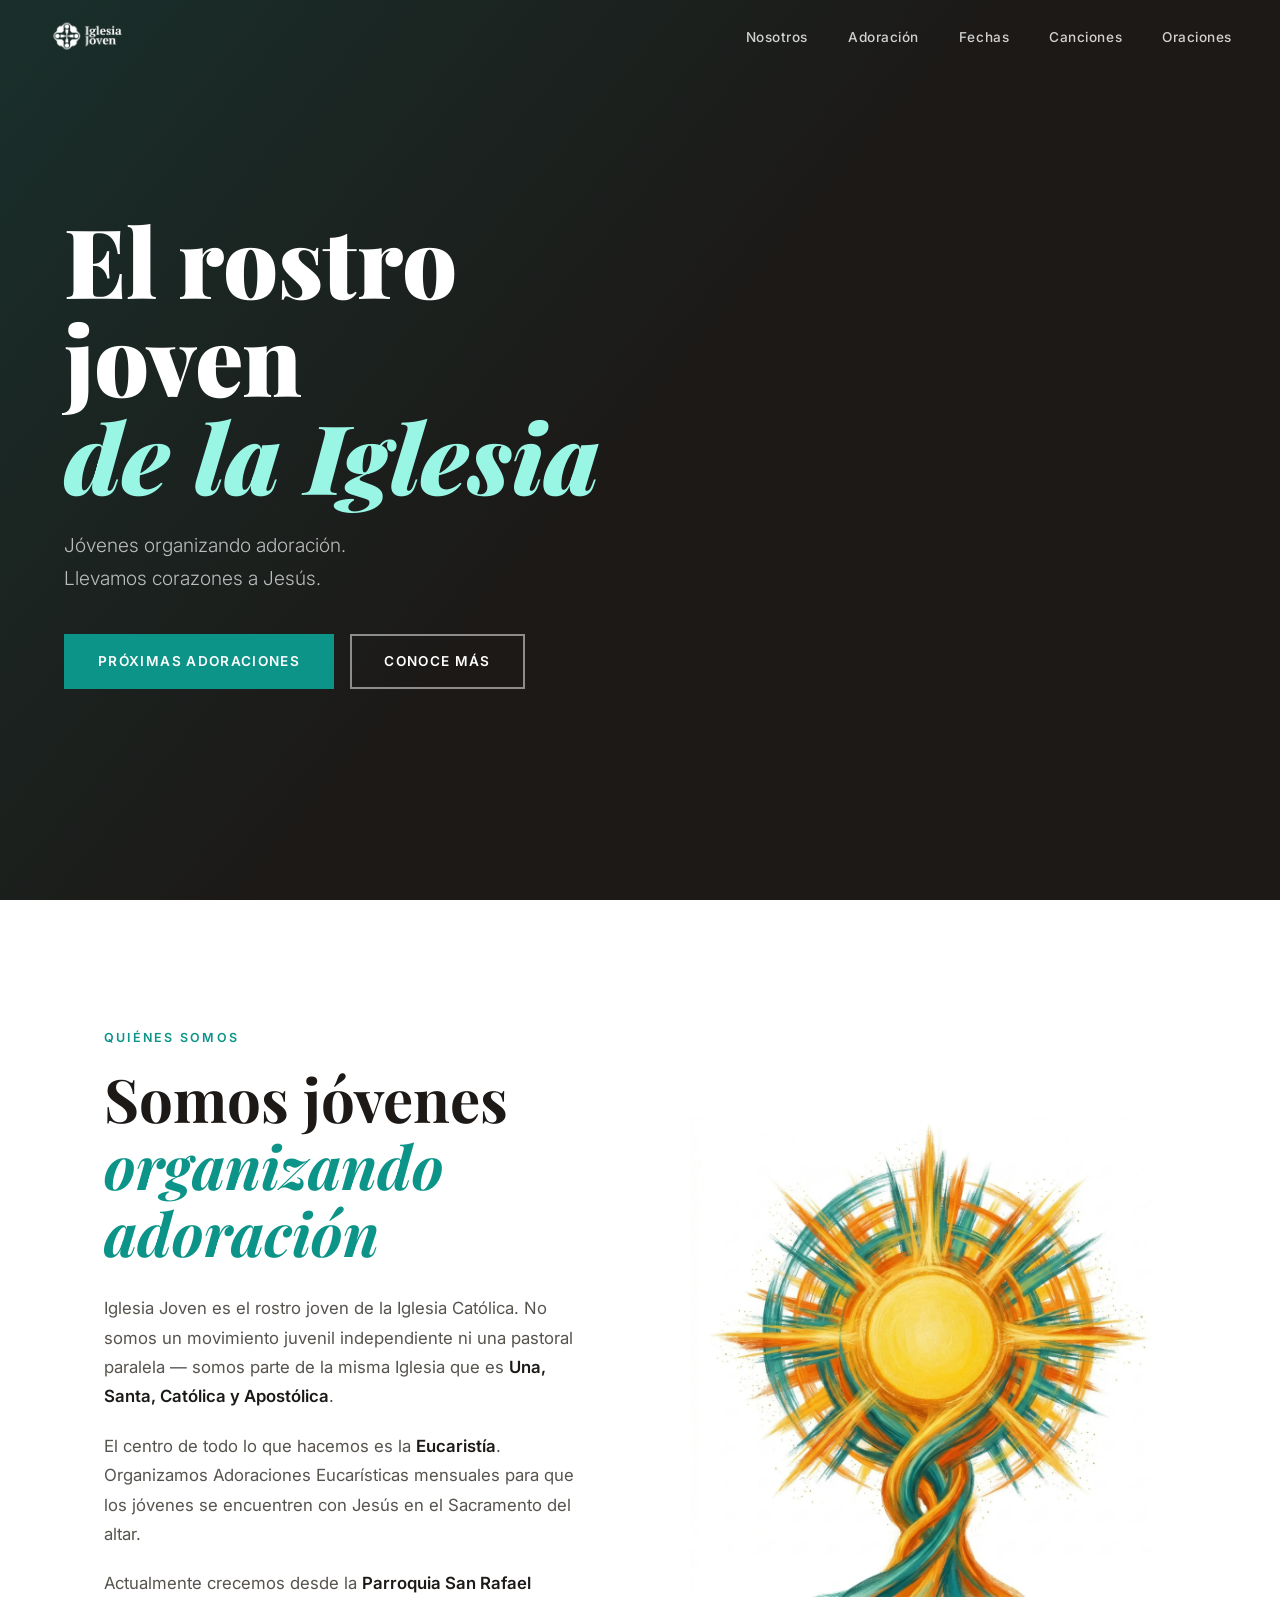
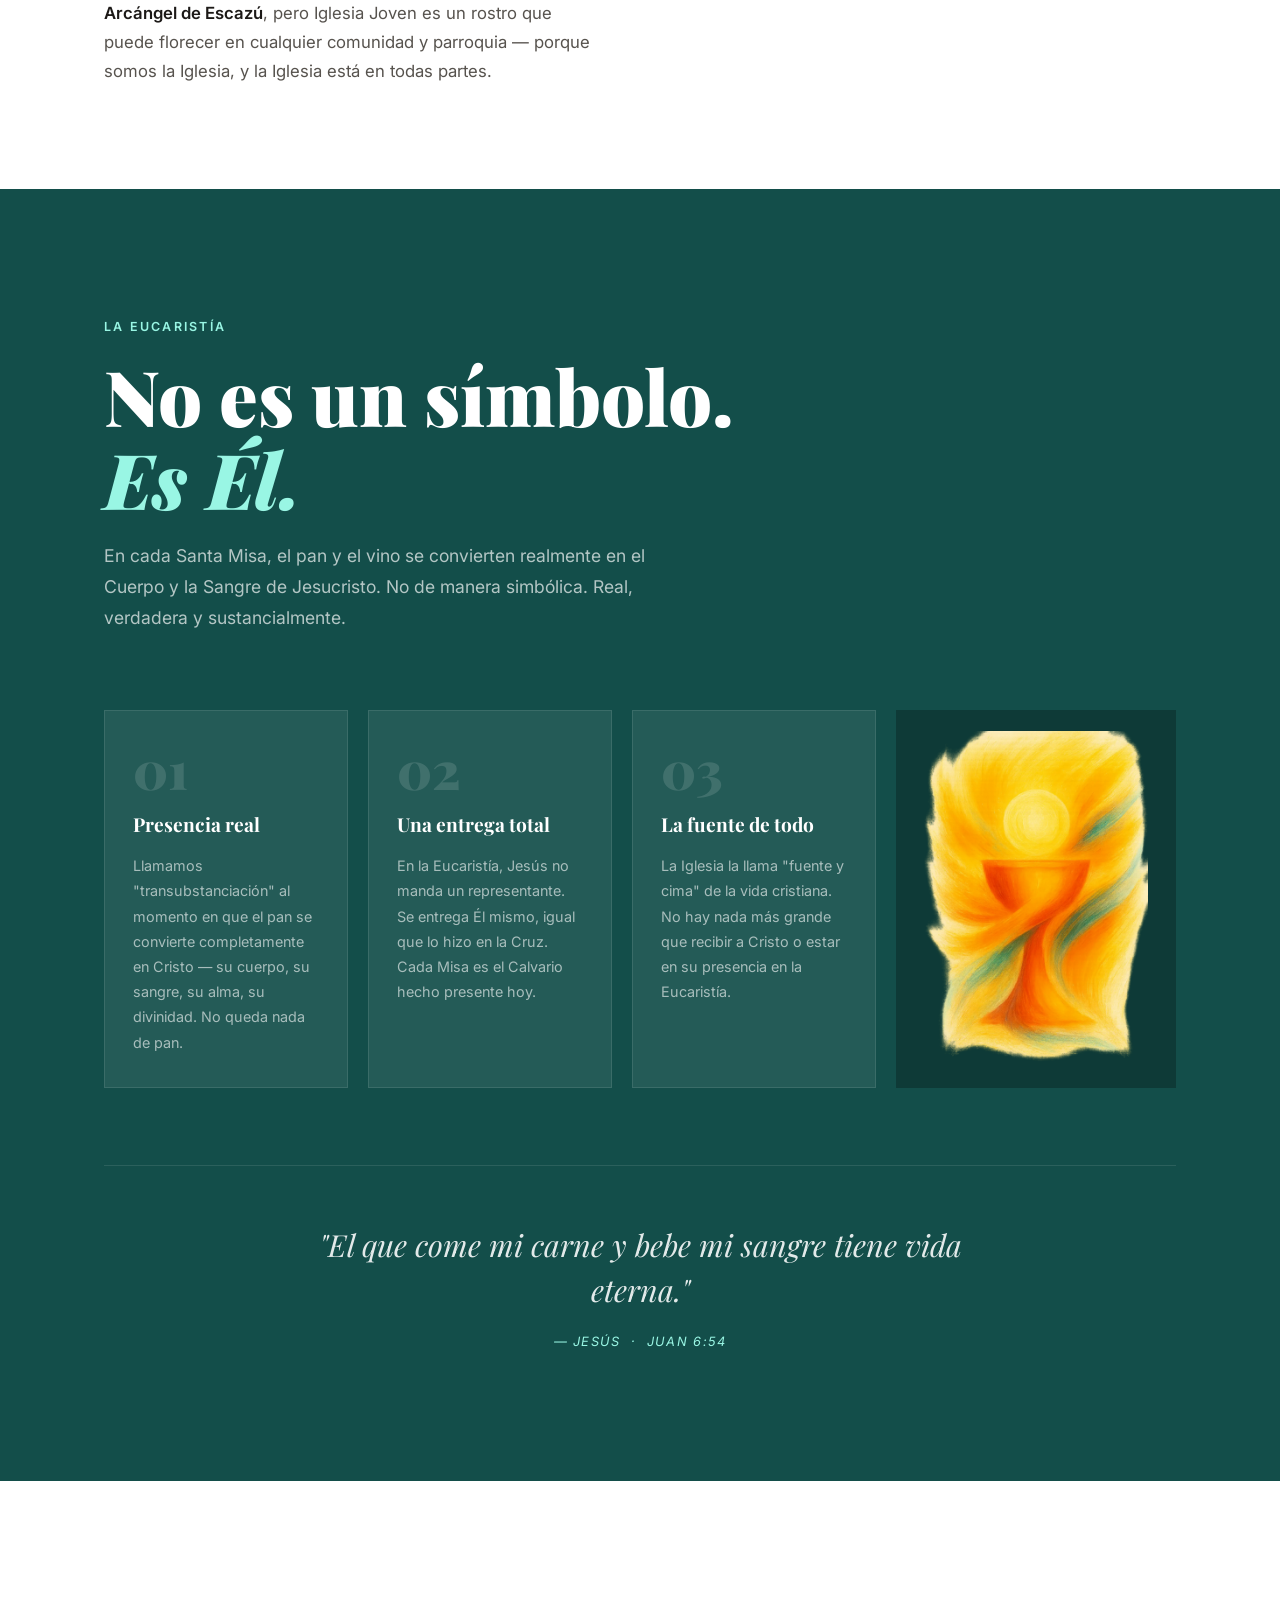
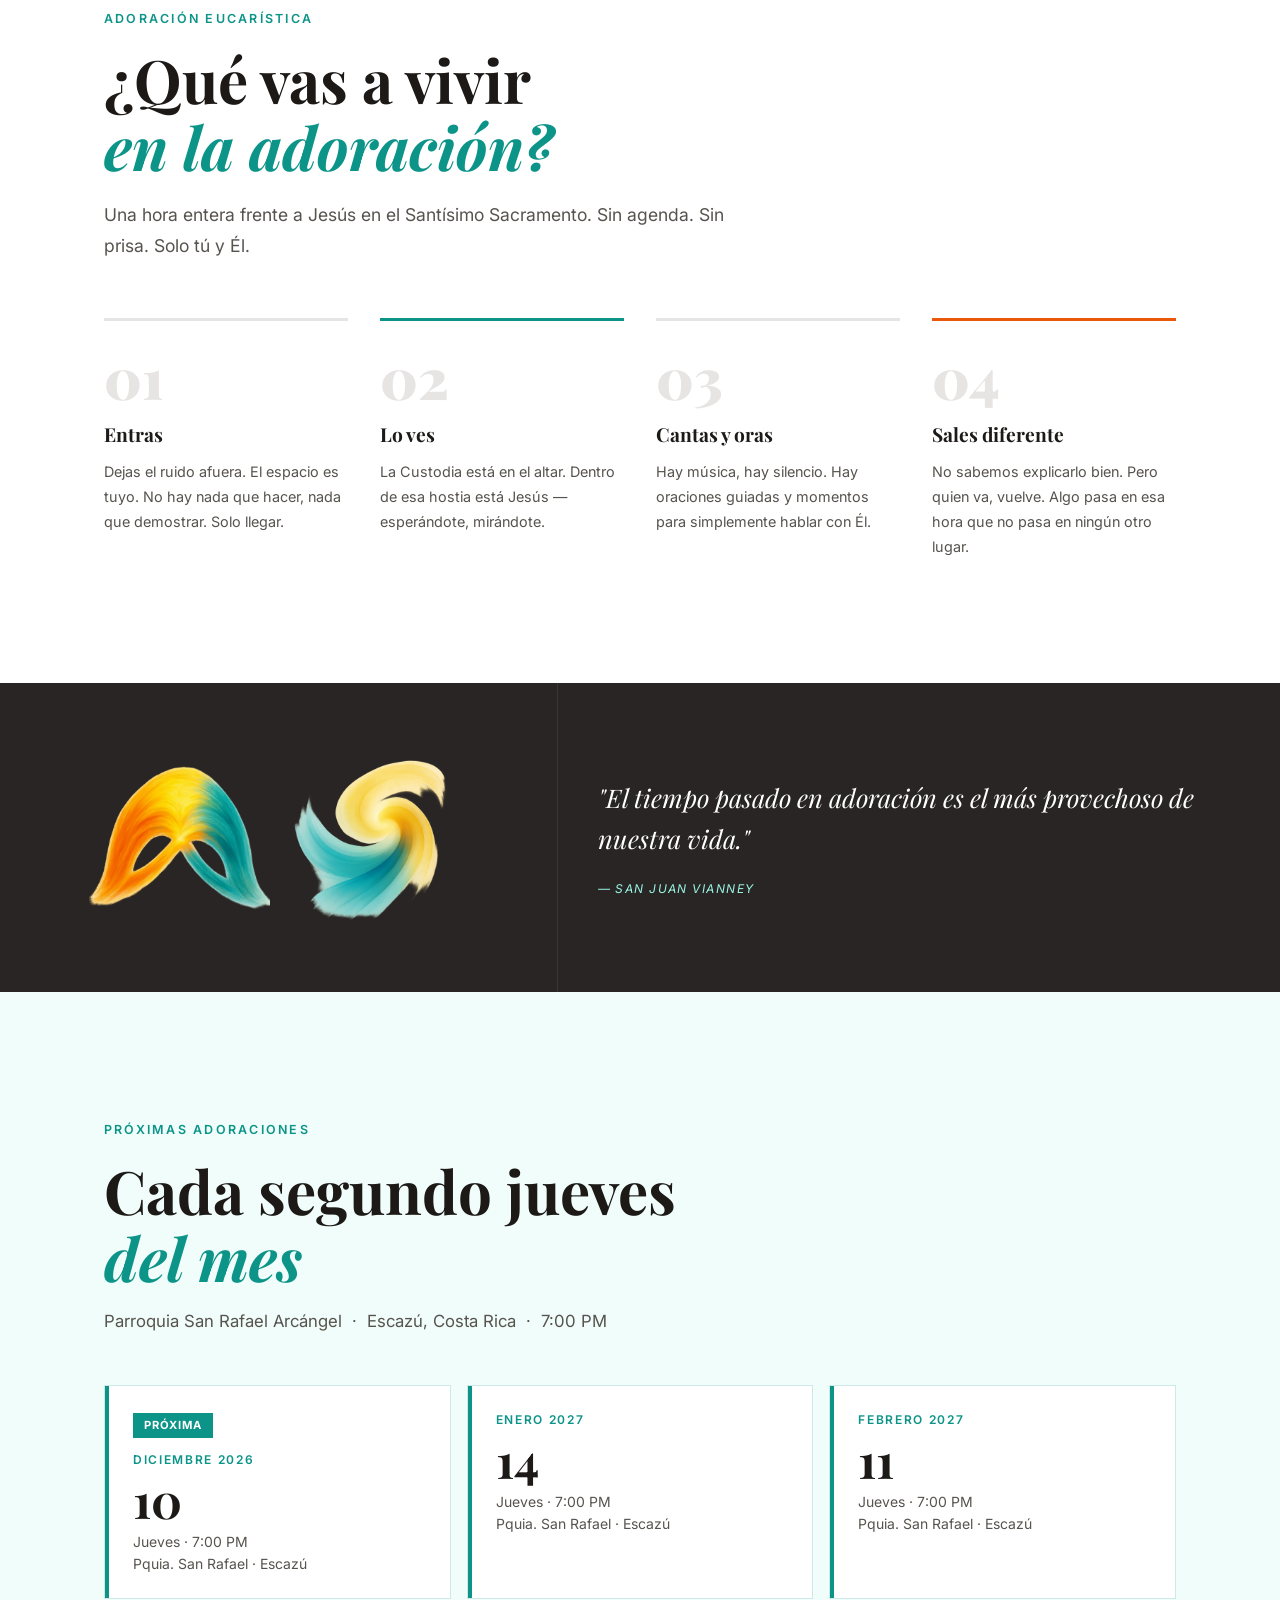
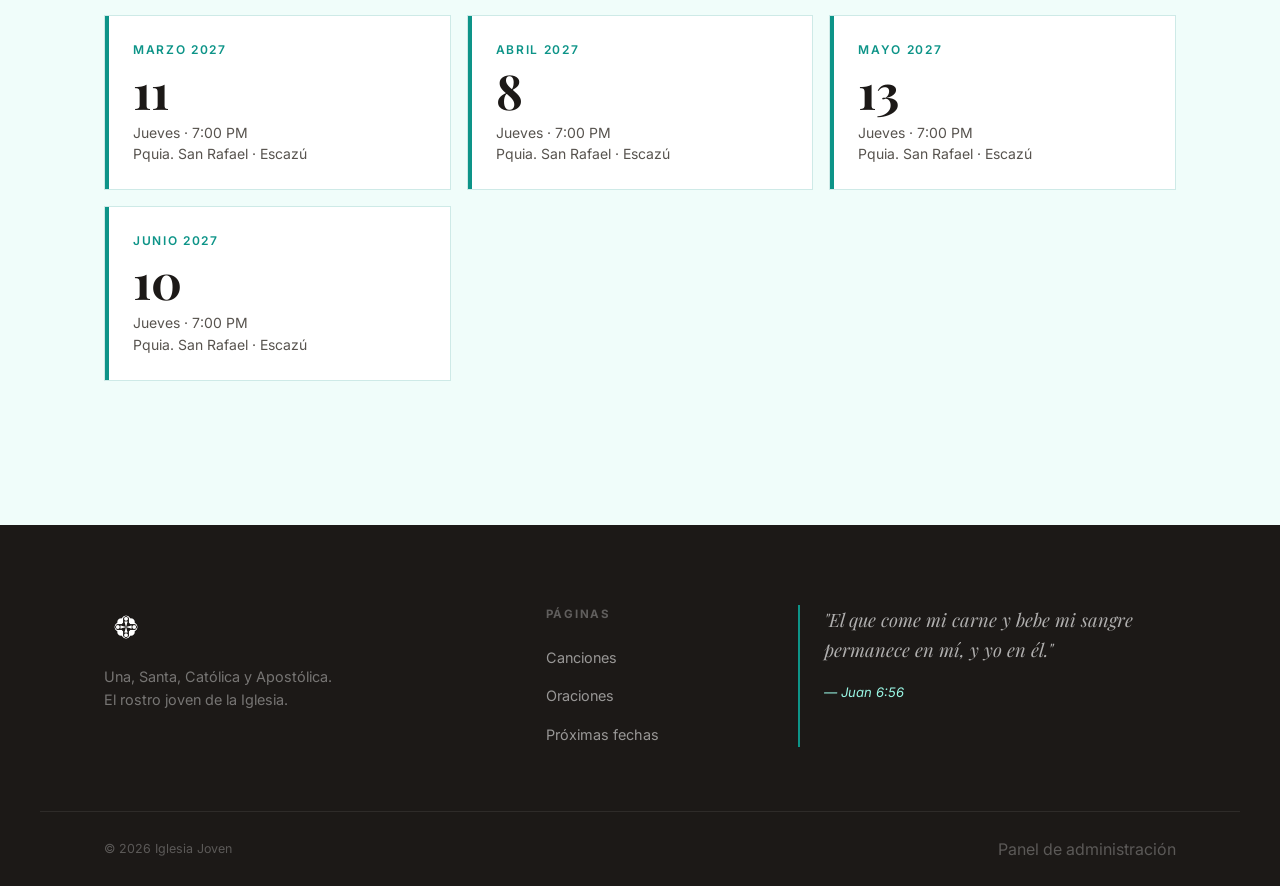
==== index.html @ f48e1050 "update" ====
<!DOCTYPE html>
<html lang="es">
<head>
  <meta charset="UTF-8">
  <meta name="viewport" content="width=device-width, initial-scale=1.0">
  <title>Iglesia Joven — El rostro joven de la Iglesia</title>
  <meta name="description" content="Iglesia Joven es el rostro joven de la Iglesia Católica. Organizamos Adoraciones Eucarísticas mensuales para llevar corazones jóvenes a Jesús.">
  <meta property="og:title" content="Iglesia Joven">
  <meta property="og:description" content="Jóvenes organizando adoración. Llevamos corazones a Jesús.">
  <link rel="preconnect" href="https://fonts.googleapis.com">
  <link rel="preconnect" href="https://fonts.gstatic.com" crossorigin>
  <link href="https://fonts.googleapis.com/css2?family=Playfair+Display:ital,wght@0,400;0,700;0,900;1,400;1,700&family=Inter:wght@300;400;500;600;700&display=swap" rel="stylesheet">
  <link rel="stylesheet" href="css/styles.css">
</head>
<body>

  <!-- ── NAVIGATION ── -->
  <nav class="nav" id="nav" role="navigation" aria-label="Navegación principal">
    <div class="nav-inner">
      <a href="index.html" class="nav-logo" aria-label="Iglesia Joven — Inicio">
        <img src="Logos/Logotipo-White.png" alt="Iglesia Joven" class="logo-white">
        <img src="Logos/Logotipo-Black.png" alt="Iglesia Joven" class="logo-black">
      </a>
      <ul class="nav-links" role="list">
        <li><a href="#nosotros">Nosotros</a></li>
        <li><a href="#adoracion">Adoración</a></li>
        <li><a href="#fechas">Fechas</a></li>
        <li><a href="canciones.html">Canciones</a></li>
        <li><a href="oraciones.html">Oraciones</a></li>
      </ul>
      <button class="nav-menu-btn" id="menuBtn" aria-label="Menú" aria-expanded="false">
        <span></span><span></span><span></span>
      </button>
    </div>
  </nav>

  <!-- Mobile menu -->
  <div class="mobile-menu" id="mobileMenu" role="dialog" aria-label="Menú móvil">
    <ul role="list">
      <li><a href="#nosotros">Nosotros</a></li>
      <li><a href="#adoracion">Adoración</a></li>
      <li><a href="#fechas">Fechas</a></li>
      <li><a href="canciones.html">Canciones</a></li>
      <li><a href="oraciones.html">Oraciones</a></li>
    </ul>
  </div>

  <!-- ── HERO ── -->
  <section class="hero" id="inicio" aria-label="Portada">
    <video class="hero-video" autoplay muted loop playsinline aria-hidden="true">
      <source src="video/eucharist-background.mp4" type="video/mp4">
    </video>
    <div class="hero-overlay" aria-hidden="true"></div>
    <div class="hero-content">
      <h1 class="hero-title">
        El rostro joven<br><em>de la Iglesia</em>
      </h1>
      <p class="hero-sub">
        Jóvenes organizando adoración.<br>
        Llevamos corazones a Jesús.
      </p>
      <div class="hero-ctas">
        <a href="#fechas" class="btn btn-primary">Próximas adoraciones</a>
        <a href="#nosotros" class="btn btn-outline-light">Conoce más</a>
      </div>
    </div>
  </section>

  <!-- ── NOSOTROS ── -->
  <section class="section-nosotros" id="nosotros" aria-labelledby="nosotros-title">
    <div class="container split">
      <div class="split-text reveal">
        <span class="eyebrow">Quiénes somos</span>
        <h2 class="section-title" id="nosotros-title">
          Somos jóvenes<br><em>organizando adoración</em>
        </h2>
        <p>
          Iglesia Joven es el rostro joven de la Iglesia Católica. No somos un movimiento
          juvenil independiente ni una pastoral paralela — somos parte de la misma Iglesia
          que es <strong>Una, Santa, Católica y Apostólica</strong>.
        </p>
        <p>
          El centro de todo lo que hacemos es la <strong>Eucaristía</strong>. Organizamos
          Adoraciones Eucarísticas mensuales para que los jóvenes se encuentren con Jesús
          en el Sacramento del altar.
        </p>
        <p>
          Actualmente crecemos desde la <strong>Parroquia San Rafael Arcángel de Escazú</strong>,
          pero Iglesia Joven es un rostro que puede florecer en cualquier comunidad y parroquia —
          porque somos la Iglesia, y la Iglesia está en todas partes.
        </p>
      </div>
      <div class="split-img reveal">
        <img src="imgs/IglesiaJoven-main-image.webp" alt="Custodia eucarística — imagen de Iglesia Joven">
      </div>
    </div>
  </section>

  <!-- ── EUCARISTÍA ── -->
  <section class="section-eucaristia" id="eucaristia">
    <div class="container">

      <!-- Statement -->
      <div class="eucaristia-statement reveal">
        <span class="eyebrow eyebrow-light">La Eucaristía</span>
        <h2 class="eucaristia-headline">No es un símbolo.<br><em>Es Él.</em></h2>
        <p class="eucaristia-lead">En cada Santa Misa, el pan y el vino se convierten realmente en el Cuerpo y la Sangre de Jesucristo. No de manera simbólica. Real, verdadera y sustancialmente.</p>
      </div>

      <!-- 3 cards + image -->
      <div class="eucaristia-grid reveal">
        <div class="ecard">
          <div class="ecard-num">01</div>
          <h3>Presencia real</h3>
          <p>Llamamos "transubstanciación" al momento en que el pan se convierte completamente en Cristo — su cuerpo, su sangre, su alma, su divinidad. No queda nada de pan.</p>
        </div>
        <div class="ecard">
          <div class="ecard-num">02</div>
          <h3>Una entrega total</h3>
          <p>En la Eucaristía, Jesús no manda un representante. Se entrega Él mismo, igual que lo hizo en la Cruz. Cada Misa es el Calvario hecho presente hoy.</p>
        </div>
        <div class="ecard">
          <div class="ecard-num">03</div>
          <h3>La fuente de todo</h3>
          <p>La Iglesia la llama "fuente y cima" de la vida cristiana. No hay nada más grande que recibir a Cristo o estar en su presencia en la Eucaristía.</p>
        </div>
        <div class="ecard-img reveal">
          <img src="imgs/Eucharist.webp" alt="" aria-hidden="true" class="img-screen">
        </div>
      </div>

      <!-- Verse -->
      <div class="eucaristia-verse reveal">
        <blockquote>"El que come mi carne y bebe mi sangre tiene vida eterna."</blockquote>
        <cite>— Jesús &nbsp;·&nbsp; Juan 6:54</cite>
      </div>

    </div>
  </section>

  <!-- ── ADORACIÓN ── -->
  <section class="section-adoracion" id="adoracion">
    <div class="container">

      <div class="adoracion-intro reveal">
        <span class="eyebrow">Adoración Eucarística</span>
        <h2 class="section-title">¿Qué vas a vivir<br><em>en la adoración?</em></h2>
        <p class="adoracion-intro-text">Una hora entera frente a Jesús en el Santísimo Sacramento. Sin agenda. Sin prisa. Solo tú y Él.</p>
      </div>

      <div class="adoracion-steps reveal">
        <div class="astep">
          <div class="astep-num">01</div>
          <h3>Entras</h3>
          <p>Dejas el ruido afuera. El espacio es tuyo. No hay nada que hacer, nada que demostrar. Solo llegar.</p>
        </div>
        <div class="astep">
          <div class="astep-num">02</div>
          <h3>Lo ves</h3>
          <p>La Custodia está en el altar. Dentro de esa hostia está Jesús — esperándote, mirándote.</p>
        </div>
        <div class="astep">
          <div class="astep-num">03</div>
          <h3>Cantas y oras</h3>
          <p>Hay música, hay silencio. Hay oraciones guiadas y momentos para simplemente hablar con Él.</p>
        </div>
        <div class="astep">
          <div class="astep-num">04</div>
          <h3>Sales diferente</h3>
          <p>No sabemos explicarlo bien. Pero quien va, vuelve. Algo pasa en esa hora que no pasa en ningún otro lugar.</p>
        </div>
      </div>

    </div>

    <!-- Full-width dark experience strip -->
    <div class="adoracion-strip">
      <div class="adoracion-strip-imgs">
        <img src="imgs/bridge.webp"         alt="" aria-hidden="true">
        <img src="imgs/transformation.webp" alt="" aria-hidden="true">
      </div>
      <div class="adoracion-strip-text">
        <blockquote>"El tiempo pasado en adoración es el más provechoso de nuestra vida."</blockquote>
        <cite>— San Juan Vianney</cite>
      </div>
    </div>

  </section>

  <!-- ── FECHAS ── -->
  <section class="section-fechas" id="fechas" aria-labelledby="fechas-title">
    <div class="container">
      <span class="eyebrow">Próximas Adoraciones</span>
      <h2 class="section-title reveal" id="fechas-title">
        Cada segundo jueves<br><em>del mes</em>
      </h2>
      <p class="fechas-subtitle reveal">
        Parroquia San Rafael Arcángel &nbsp;·&nbsp; Escazú, Costa Rica &nbsp;·&nbsp; 7:00 PM
      </p>
      <div class="fechas-grid reveal" id="fechasGrid" aria-live="polite">
        <!-- Generado por JS -->
      </div>
      <div id="specialEvents" aria-live="polite"></div>
    </div>
  </section>

  <!-- ── FOOTER ── -->
  <footer class="footer" aria-label="Pie de página">
    <div class="container footer-inner">
      <div class="footer-logo">
        <img src="Logos/Logo-white.png" alt="Iglesia Joven">
        <p>Una, Santa, Católica y Apostólica.<br>El rostro joven de la Iglesia.</p>
      </div>
      <div class="footer-links">
        <h4>Páginas</h4>
        <ul role="list">
          <li><a href="canciones.html">Canciones</a></li>
          <li><a href="oraciones.html">Oraciones</a></li>
          <li><a href="#fechas">Próximas fechas</a></li>
        </ul>
      </div>
      <div class="footer-quote">
        <p>"El que come mi carne y bebe mi sangre permanece en mí, y yo en él."</p>
        <cite>— Juan 6:56</cite>
      </div>
    </div>
    <div class="footer-bottom">
      <div class="container">
        <p>© 2026 Iglesia Joven</p>
        <a href="admin.html">Panel de administración</a>
      </div>
    </div>
  </footer>

  <script src="js/data.js"></script>
  <script src="js/main.js"></script>
</body>
</html>
---- css/styles.css ----
/* === IGLESIA JOVEN · STYLES === */

@import url('https://fonts.googleapis.com/css2?family=Playfair+Display:ital,wght@0,400;0,600;0,700;0,900;1,400;1,700&family=Inter:wght@300;400;500;600;700&display=swap');

*, *::before, *::after { box-sizing: border-box; margin: 0; padding: 0; }

:root {
  --teal: #0D9488;
  --teal-mid: #0F766E;
  --teal-dark: #134E4A;
  --teal-pale: #F0FDFA;
  --teal-light: #99F6E4;
  --orange: #EA580C;
  --orange-light: #FED7AA;
  --dark: #1C1917;
  --dark-2: #292524;
  --mid: #57534E;
  --light: #A8A29E;
  --border: #E7E5E4;
  --border-light: #F5F5F4;
  --white: #FFFFFF;
  --serif: 'Playfair Display', Georgia, serif;
  --sans: 'Inter', system-ui, sans-serif;
  --nav-height: 72px;
}

html { scroll-behavior: smooth; font-size: 16px; }
body { font-family: var(--sans); color: var(--dark); background: var(--white); line-height: 1.65; overflow-x: hidden; }
a { color: inherit; text-decoration: none; }
img { display: block; max-width: 100%; }
p { line-height: 1.75; }

/* ── CONTAINER ── */
.container { width: 100%; max-width: 1200px; margin-inline: auto; padding-inline: clamp(1.5rem, 5vw, 4rem); }

/* ── BUTTONS ── */
.btn { display: inline-flex; align-items: center; gap: .5rem; padding: .875rem 2rem; border: 2px solid transparent; font-family: var(--sans); font-size: .85rem; font-weight: 600; letter-spacing: .1em; text-transform: uppercase; cursor: pointer; transition: all .25s ease; }
.btn-primary { background: var(--teal); color: var(--white); border-color: var(--teal); }
.btn-primary:hover { background: var(--teal-mid); border-color: var(--teal-mid); }
.btn-outline { background: transparent; color: var(--teal); border-color: var(--teal); }
.btn-outline:hover { background: var(--teal); color: var(--white); }
.btn-outline-light { background: transparent; color: var(--white); border-color: rgba(255,255,255,.5); }
.btn-outline-light:hover { background: rgba(255,255,255,.1); border-color: var(--white); }

/* ── TYPOGRAPHY ── */
.eyebrow { display: block; font-size: .78rem; font-weight: 600; letter-spacing: .18em; text-transform: uppercase; color: var(--teal); margin-bottom: 1rem; }
.eyebrow-light { color: var(--teal-light); }
.eyebrow-orange { color: var(--orange); }
.section-title { font-family: var(--serif); font-size: clamp(2.25rem, 5vw, 3.75rem); font-weight: 700; line-height: 1.12; margin-bottom: 1.75rem; color: var(--dark); }
.section-title em { font-style: italic; color: var(--teal); }
.section-title.light { color: var(--white); }
.section-title.light em { color: var(--teal-light); }

/* ── NAVIGATION ── */
.nav { position: fixed; top: 0; left: 0; right: 0; z-index: 100; height: var(--nav-height); transition: background .35s ease, box-shadow .35s ease; }
.nav.scrolled { background: var(--white); box-shadow: 0 1px 0 var(--border); }
.nav-inner { height: 100%; display: flex; align-items: center; justify-content: space-between; padding-inline: clamp(1.5rem, 4vw, 3rem); }
.nav-logo img { height: 34px; width: auto; }
.logo-white { display: block; }
.logo-black { display: none; }
.nav.scrolled .logo-white { display: none; }
.nav.scrolled .logo-black { display: block; }
.nav-links { display: flex; align-items: center; gap: 2.5rem; list-style: none; }
.nav-links a { font-size: .85rem; font-weight: 500; letter-spacing: .04em; color: rgba(255,255,255,.8); transition: color .2s; }
.nav-links a:hover { color: var(--white); }
.nav.scrolled .nav-links a { color: var(--mid); }
.nav.scrolled .nav-links a:hover { color: var(--teal); }
.nav-menu-btn { display: none; flex-direction: column; gap: 5px; background: none; border: none; cursor: pointer; padding: 4px; }
.nav-menu-btn span { display: block; width: 24px; height: 2px; background: var(--white); transition: background .3s; border-radius: 1px; }
.nav.scrolled .nav-menu-btn span { background: var(--dark); }

/* Mobile menu */
.mobile-menu { position: fixed; top: var(--nav-height); left: 0; right: 0; background: var(--white); z-index: 99; transform: translateY(-100%); opacity: 0; transition: transform .3s ease, opacity .3s ease; pointer-events: none; border-bottom: 1px solid var(--border); box-shadow: 0 8px 24px rgba(0,0,0,.08); }
.mobile-menu.open { transform: translateY(0); opacity: 1; pointer-events: all; }
.mobile-menu ul { list-style: none; padding: 1.5rem 2rem; display: flex; flex-direction: column; gap: 1.25rem; }
.mobile-menu a { font-size: 1.05rem; font-weight: 500; color: var(--dark); }
.mobile-menu a:hover { color: var(--teal); }

/* ── HERO ── */
.hero { position: relative; height: 100svh; min-height: 620px; display: flex; align-items: center; overflow: hidden; background: var(--dark); }
.hero-video { position: absolute; inset: 0; width: 100%; height: 100%; object-fit: cover; opacity: .4; }
.hero-overlay { position: absolute; inset: 0; background: linear-gradient(130deg, rgba(13,148,136,.18) 0%, rgba(28,25,23,.65) 50%, rgba(28,25,23,.9) 100%); }
.hero-content { position: relative; z-index: 2; padding-inline: clamp(1.5rem, 5vw, 4rem); max-width: 760px; }
.hero-eyebrow { display: block; font-size: .78rem; font-weight: 500; letter-spacing: .2em; text-transform: uppercase; color: var(--teal-light); margin-bottom: 1.5rem; }
.hero-title { font-family: var(--serif); font-size: clamp(3rem, 7.5vw, 6.5rem); font-weight: 900; line-height: 1.02; color: var(--white); margin-bottom: 1.5rem; }
.hero-title em { font-style: italic; color: var(--teal-light); }
.hero-sub { font-size: clamp(1rem, 2vw, 1.2rem); color: rgba(255,255,255,.7); margin-bottom: 2.5rem; font-weight: 300; max-width: 460px; line-height: 1.7; }
.hero-ctas { display: flex; gap: 1rem; flex-wrap: wrap; }

/* ── NOSOTROS ── */
.section-nosotros { padding: clamp(5rem, 10vw, 9rem) 0 clamp(4rem, 8vw, 7rem); }
.split { display: grid; grid-template-columns: 1fr 1fr; gap: clamp(3rem, 7vw, 7rem); align-items: center; }
.split-reverse { direction: rtl; }
.split-reverse > * { direction: ltr; }
.split-text p { color: var(--mid); margin-bottom: 1.25rem; font-size: 1.05rem; }
.split-text p:last-child { margin-bottom: 0; }
.split-text strong { color: var(--dark); font-weight: 600; }
.split-img img { width: 100%; max-width: 480px; margin-inline: auto; }

/* ── EUCARISTÍA REDESIGN ── */
.section-eucaristia { padding: clamp(5rem, 10vw, 9rem) 0; background: var(--teal-dark); isolation: isolate; }
.img-screen { mix-blend-mode: screen; }
.eucaristia-statement { max-width: 720px; margin-bottom: clamp(3rem, 6vw, 5rem); }
.eucaristia-headline { font-family: var(--serif); font-size: clamp(2.75rem, 6vw, 5rem); font-weight: 900; line-height: 1.08; color: var(--white); margin-bottom: 1.25rem; }
.eucaristia-headline em { font-style: italic; color: var(--teal-light); }
.eucaristia-lead { color: rgba(255,255,255,.68); font-size: 1.1rem; line-height: 1.78; max-width: 580px; }
.eucaristia-grid { display: grid; grid-template-columns: repeat(3, 1fr) 280px; gap: 1.25rem; align-items: stretch; margin-bottom: clamp(3rem, 6vw, 5rem); }
.ecard { background: rgba(255,255,255,.07); border: 1px solid rgba(255,255,255,.1); padding: 2rem 1.75rem; transition: background .25s; }
.ecard:hover { background: rgba(255,255,255,.11); }
.ecard-num { font-family: var(--serif); font-size: 3.25rem; font-weight: 900; color: rgba(255,255,255,.13); line-height: 1; margin-bottom: .875rem; }
.ecard h3 { font-family: var(--serif); font-size: 1.2rem; font-weight: 700; color: var(--white); margin-bottom: .75rem; }
.ecard p { color: rgba(255,255,255,.6); font-size: .9rem; line-height: 1.75; }
.ecard-img { display: flex; align-items: center; justify-content: center; background: rgba(0,0,0,.25); isolation: isolate; }
.ecard-img img { width: 80%; mix-blend-mode: screen; }
.eucaristia-verse { text-align: center; border-top: 1px solid rgba(255,255,255,.1); padding-top: 3.5rem; }
.eucaristia-verse blockquote { font-family: var(--serif); font-size: clamp(1.3rem, 3vw, 1.9rem); font-style: italic; color: rgba(255,255,255,.88); line-height: 1.5; max-width: 660px; margin-inline: auto; margin-bottom: .875rem; }
.eucaristia-verse cite { font-size: .8rem; color: var(--teal-light); letter-spacing: .1em; text-transform: uppercase; }

/* ── ADORACIÓN REDESIGN ── */
.section-adoracion { padding: clamp(5rem, 10vw, 9rem) 0 0; }
.adoracion-intro { max-width: 640px; margin-bottom: 3.5rem; }
.adoracion-intro-text { color: var(--mid); font-size: 1.1rem; margin-top: -.5rem; }
.adoracion-steps { display: grid; grid-template-columns: repeat(4, 1fr); gap: 2rem; margin-bottom: clamp(4rem, 8vw, 6rem); }
.astep { padding: 1.75rem 0; border-top: 3px solid var(--border); }
.astep:nth-child(2) { border-top-color: var(--teal); }
.astep:nth-child(4) { border-top-color: var(--orange); }
.astep-num { font-family: var(--serif); font-size: 3.5rem; font-weight: 900; color: var(--border); line-height: 1; margin-bottom: .875rem; }
.astep h3 { font-family: var(--serif); font-size: 1.2rem; font-weight: 700; color: var(--dark); margin-bottom: .625rem; }
.astep p { font-size: .9rem; color: var(--mid); line-height: 1.72; }
/* Dark strip */
.adoracion-strip { background: var(--dark-2); display: grid; grid-template-columns: 1fr 1.3fr; isolation: isolate; }
.adoracion-strip-imgs { display: flex; align-items: center; justify-content: center; gap: 1rem; padding: 4rem 2.5rem; isolation: isolate; }
.adoracion-strip-imgs img { width: 38%; mix-blend-mode: screen; }
.adoracion-strip-text { display: flex; flex-direction: column; justify-content: center; padding: 4rem 3.5rem 4rem 2.5rem; border-left: 1px solid rgba(255,255,255,.08); }
.adoracion-strip-text blockquote { font-family: var(--serif); font-size: clamp(1.25rem, 2.5vw, 1.6rem); font-style: italic; color: var(--white); line-height: 1.6; margin-bottom: 1.25rem; }
.adoracion-strip-text cite { font-size: .75rem; color: var(--teal-light); letter-spacing: .12em; text-transform: uppercase; }

/* ── FECHAS ── */
.section-fechas { padding: clamp(5rem, 10vw, 9rem) 0; background: var(--teal-pale); }
.fechas-subtitle { color: var(--mid); font-size: 1.05rem; margin-top: -.75rem; margin-bottom: 3rem; }
.fechas-grid { display: grid; grid-template-columns: repeat(auto-fill, minmax(260px, 1fr)); gap: 1rem; margin-bottom: 1rem; }
.fecha-card { background: var(--white); border: 1px solid rgba(13,148,136,.2); padding: 1.5rem 1.75rem; position: relative; overflow: hidden; transition: box-shadow .2s; }
.fecha-card:hover { box-shadow: 0 4px 20px rgba(13,148,136,.12); }
.fecha-card::before { content: ''; position: absolute; left: 0; top: 0; bottom: 0; width: 4px; background: var(--teal); }
.fecha-card.special::before { background: var(--orange); }
.fecha-card.past { opacity: .45; }
.fecha-badge { display: inline-block; font-size: .7rem; font-weight: 700; letter-spacing: .08em; text-transform: uppercase; padding: .2rem .7rem; margin-bottom: .75rem; background: var(--teal); color: var(--white); }
.fecha-badge.orange { background: var(--orange); }
.fecha-month { font-size: .75rem; font-weight: 600; letter-spacing: .14em; text-transform: uppercase; color: var(--teal); margin-bottom: .35rem; }
.fecha-card.special .fecha-month { color: var(--orange); }
.fecha-day { font-family: var(--serif); font-size: 3rem; font-weight: 700; line-height: 1; color: var(--dark); margin-bottom: .5rem; }
.fecha-detail { font-size: .875rem; color: var(--mid); line-height: 1.55; }
.special-events-title { font-size: .78rem; font-weight: 700; letter-spacing: .15em; text-transform: uppercase; color: var(--orange); margin: 2.5rem 0 1rem; }

/* ── PARROQUIA ── */
.section-parroquia { padding: clamp(5rem, 10vw, 9rem) 0; border-top: 1px solid var(--border); }
.parroquia-inner { display: grid; grid-template-columns: 1fr 1fr; gap: clamp(3rem, 7vw, 7rem); align-items: center; }
.parroquia-text p { color: var(--mid); margin-bottom: 2rem; font-size: 1.05rem; }
.parroquia-details { display: flex; flex-direction: column; gap: .75rem; }
.detail-item { padding: 1rem 1.25rem; border-left: 3px solid var(--teal); background: var(--teal-pale); display: flex; flex-direction: column; gap: .25rem; }
.detail-item strong { font-size: .75rem; font-weight: 700; letter-spacing: .12em; text-transform: uppercase; color: var(--teal); }
.detail-item span { color: var(--dark); font-size: .95rem; }
.parroquia-visual { background: var(--dark); display: flex; align-items: center; justify-content: center; min-height: 420px; padding: 2.5rem; isolation: isolate; }
.parroquia-visual img { width: 70%; mix-blend-mode: screen; }

/* ── FOOTER ── */
.footer { background: var(--dark); color: rgba(255,255,255,.65); padding: 5rem 0 0; }
.footer-inner { display: grid; grid-template-columns: 2fr 1fr 2fr; gap: 4rem; padding-bottom: 4rem; border-bottom: 1px solid rgba(255,255,255,.08); }
.footer-logo img { height: 44px; width: auto; margin-bottom: 1rem; }
.footer-logo p { font-size: .9rem; color: rgba(255,255,255,.4); line-height: 1.6; }
.footer-links h4 { font-size: .72rem; font-weight: 700; letter-spacing: .15em; text-transform: uppercase; color: rgba(255,255,255,.3); margin-bottom: 1.25rem; }
.footer-links ul { list-style: none; display: flex; flex-direction: column; gap: .75rem; }
.footer-links a { font-size: .9rem; color: rgba(255,255,255,.55); transition: color .2s; }
.footer-links a:hover { color: var(--teal-light); }
.footer-quote { border-left: 2px solid var(--teal); padding-left: 1.5rem; }
.footer-quote p { font-family: var(--serif); font-size: 1.15rem; font-style: italic; color: rgba(255,255,255,.65); line-height: 1.65; margin-bottom: .75rem; }
.footer-quote cite { font-size: .82rem; color: var(--teal-light); }
.footer-bottom { padding: 1.5rem 0; }
.footer-bottom .container { display: flex; justify-content: space-between; align-items: center; flex-wrap: wrap; gap: .5rem; }
.footer-bottom p { font-size: .78rem; color: rgba(255,255,255,.28); }
.footer-bottom a { color: rgba(255,255,255,.28); transition: color .2s; }
.footer-bottom a:hover { color: var(--teal-light); }

/* ── PAGE HERO (inner pages) ── */
.page-hero { padding: calc(var(--nav-height) + 4rem) 0 3.5rem; border-bottom: 1px solid var(--border); }
.page-title { font-family: var(--serif); font-size: clamp(2.5rem, 6vw, 5rem); font-weight: 900; line-height: 1.08; color: var(--dark); margin-bottom: .75rem; }
.page-title em { font-style: italic; color: var(--teal); }
.page-subtitle { color: var(--mid); font-size: 1.05rem; max-width: 540px; margin-bottom: 1.75rem; }
.search-bar { display: flex; max-width: 520px; }
.search-bar input { flex: 1; padding: .875rem 1.25rem; border: 2px solid var(--border); border-right: none; font-family: var(--sans); font-size: .95rem; outline: none; transition: border-color .2s; background: var(--white); color: var(--dark); }
.search-bar input::placeholder { color: var(--light); }
.search-bar input:focus { border-color: var(--teal); }
.search-bar button { padding: .875rem 1.5rem; background: var(--teal); color: var(--white); border: 2px solid var(--teal); font-family: var(--sans); font-size: .85rem; font-weight: 600; cursor: pointer; letter-spacing: .06em; transition: background .2s; }
.search-bar button:hover { background: var(--teal-mid); }

/* ── SONGS ── */
.songs-section { padding: 4rem 0; }
.results-count { font-size: .82rem; color: var(--light); letter-spacing: .04em; margin-bottom: 2rem; }
.songs-grid { display: grid; grid-template-columns: repeat(auto-fill, minmax(300px, 1fr)); gap: 1.25rem; }
.song-card { border: 1px solid var(--border); padding: 1.75rem; cursor: pointer; transition: border-color .2s, box-shadow .2s, transform .2s; background: var(--white); }
.song-card:hover { border-color: var(--teal); box-shadow: 0 6px 24px rgba(13,148,136,.1); transform: translateY(-2px); }
.song-card-title { font-family: var(--serif); font-size: 1.3rem; font-weight: 700; color: var(--dark); margin-bottom: .35rem; line-height: 1.3; }
.song-card-artist { font-size: .85rem; color: var(--teal); font-weight: 600; letter-spacing: .04em; margin-bottom: 1rem; }
.song-card-preview { font-size: .875rem; color: var(--light); line-height: 1.6; display: -webkit-box; -webkit-line-clamp: 3; -webkit-box-orient: vertical; overflow: hidden; }
.song-card-footer { display: flex; justify-content: flex-end; margin-top: 1.25rem; border-top: 1px solid var(--border-light); padding-top: 1rem; }
.song-card-arrow { font-size: .78rem; color: var(--teal); font-weight: 600; letter-spacing: .06em; text-transform: uppercase; }
.songs-empty { text-align: center; padding: 5rem 2rem; grid-column: 1 / -1; }
.songs-empty h3 { font-family: var(--serif); font-size: 1.75rem; font-weight: 700; color: var(--mid); margin-bottom: .75rem; }
.songs-empty p { color: var(--light); }

/* Song modal */
.modal-overlay { position: fixed; inset: 0; background: rgba(28,25,23,.75); z-index: 200; display: flex; align-items: flex-start; justify-content: center; padding: calc(var(--nav-height) + 1.5rem) 1.5rem 1.5rem; opacity: 0; pointer-events: none; transition: opacity .3s; overflow-y: auto; }
.modal-overlay.open { opacity: 1; pointer-events: all; }
.modal { background: var(--white); width: 100%; max-width: 680px; position: relative; }
.modal-header { padding: 2rem 2rem 1.5rem; border-bottom: 1px solid var(--border); position: sticky; top: 0; background: var(--white); z-index: 1; }
.modal-title { font-family: var(--serif); font-size: 1.85rem; font-weight: 700; color: var(--dark); margin-bottom: .25rem; line-height: 1.25; padding-right: 2.5rem; }
.modal-artist { color: var(--teal); font-weight: 600; font-size: .9rem; letter-spacing: .04em; }
.modal-situation { color: var(--teal); font-weight: 600; font-size: .78rem; letter-spacing: .12em; text-transform: uppercase; margin-bottom: .25rem; }
.modal-close { position: absolute; top: 1.5rem; right: 1.5rem; background: none; border: none; cursor: pointer; font-size: 1.4rem; color: var(--light); line-height: 1; padding: .25rem; transition: color .2s; }
.modal-close:hover { color: var(--dark); }
.modal-body { padding: 2rem; white-space: pre-wrap; font-size: 1rem; line-height: 2.1; color: var(--mid); }

/* ── PRAYERS ── */
.prayers-section { padding: 4rem 0; }
.filters-bar { display: flex; gap: .625rem; flex-wrap: wrap; margin-bottom: 2.5rem; }
.filter-btn { padding: .45rem 1.1rem; border: 1.5px solid var(--border); background: none; font-family: var(--sans); font-size: .82rem; font-weight: 500; cursor: pointer; color: var(--mid); transition: all .2s; }
.filter-btn:hover { border-color: var(--teal); color: var(--teal); }
.filter-btn.active { border-color: var(--teal); background: var(--teal); color: var(--white); }
.prayers-list { display: flex; flex-direction: column; gap: 1rem; }
.prayer-card { border: 1px solid var(--border); padding: 2rem; cursor: pointer; transition: border-color .2s, box-shadow .2s, transform .2s; background: var(--white); }
.prayer-card:hover { border-color: var(--teal); box-shadow: 0 6px 24px rgba(13,148,136,.1); transform: translateY(-2px); }
.prayer-situation-tag { font-size: .72rem; font-weight: 700; letter-spacing: .14em; text-transform: uppercase; color: var(--teal); margin-bottom: .5rem; }
.prayer-title { font-family: var(--serif); font-size: 1.5rem; font-weight: 700; color: var(--dark); margin-bottom: .75rem; line-height: 1.3; }
.prayer-preview { font-size: .95rem; color: var(--mid); line-height: 1.65; display: -webkit-box; -webkit-line-clamp: 3; -webkit-box-orient: vertical; overflow: hidden; }

/* ── ADMIN ── */
.admin-page { min-height: 100vh; background: #F8F7F6; }
.admin-topbar { background: var(--dark); padding: calc(var(--nav-height) + 1.5rem) 0 1.5rem; }
.admin-topbar .container { display: flex; align-items: flex-end; justify-content: space-between; flex-wrap: wrap; gap: 1rem; }
.admin-topbar h1 { font-family: var(--serif); font-size: 2rem; font-weight: 700; color: var(--white); }
.admin-topbar p { color: rgba(255,255,255,.4); font-size: .85rem; margin-top: .25rem; }
.admin-io { display: flex; gap: .5rem; }
.btn-io { padding: .5rem 1.1rem; border: 1.5px solid rgba(255,255,255,.2); background: none; color: rgba(255,255,255,.65); font-family: var(--sans); font-size: .8rem; font-weight: 500; cursor: pointer; letter-spacing: .04em; transition: all .2s; }
.btn-io:hover { border-color: var(--teal-light); color: var(--teal-light); }
.admin-tabs { display: flex; background: var(--white); border-bottom: 1px solid var(--border); position: sticky; top: var(--nav-height); z-index: 10; }
.admin-tab { padding: 1.1rem 2rem; font-size: .875rem; font-weight: 600; color: var(--mid); border: none; background: none; cursor: pointer; border-bottom: 2px solid transparent; margin-bottom: -1px; transition: all .2s; letter-spacing: .03em; white-space: nowrap; }
.admin-tab.active { color: var(--teal); border-bottom-color: var(--teal); }
.admin-tab:hover:not(.active) { color: var(--dark); }
.admin-content { padding: 2.5rem 0; }
.admin-panel { display: none; }
.admin-panel.active { display: block; }
.admin-split { display: grid; grid-template-columns: 380px 1fr; gap: 2rem; align-items: start; }
.admin-form-box { background: var(--white); border: 1px solid var(--border); padding: 1.75rem; }
.admin-form-box h3 { font-size: .95rem; font-weight: 700; color: var(--dark); margin-bottom: 1.5rem; padding-bottom: .875rem; border-bottom: 1px solid var(--border); }
.form-field { margin-bottom: 1.1rem; }
.form-field label { display: block; font-size: .75rem; font-weight: 700; letter-spacing: .1em; text-transform: uppercase; color: var(--mid); margin-bottom: .4rem; }
.form-field input, .form-field textarea { width: 100%; padding: .7rem 1rem; border: 1.5px solid var(--border); font-family: var(--sans); font-size: .95rem; color: var(--dark); background: var(--white); outline: none; transition: border-color .2s; resize: vertical; }
.form-field input:focus, .form-field textarea:focus { border-color: var(--teal); }
.form-field textarea { min-height: 160px; line-height: 1.65; }
.form-hint { font-size: .78rem; color: var(--light); margin-top: .3rem; }
.form-actions { display: flex; gap: .75rem; margin-top: 1.5rem; }
.form-actions .btn { flex: 1; justify-content: center; font-size: .8rem; }
.btn-cancel { background: var(--border); color: var(--mid); border-color: var(--border); }
.btn-cancel:hover { background: #D6D3D1; border-color: #D6D3D1; }
.admin-list-box { background: var(--white); border: 1px solid var(--border); padding: 1.75rem; }
.admin-list-box h3 { font-size: .95rem; font-weight: 700; color: var(--dark); margin-bottom: 1.25rem; padding-bottom: .875rem; border-bottom: 1px solid var(--border); }
.admin-items { display: flex; flex-direction: column; gap: .625rem; }
.admin-item { border: 1px solid var(--border); padding: .875rem 1.1rem; display: flex; align-items: center; gap: 1rem; background: #FAFAF9; }
.admin-item-info { flex: 1; min-width: 0; }
.admin-item-title { font-weight: 600; color: var(--dark); font-size: .9rem; white-space: nowrap; overflow: hidden; text-overflow: ellipsis; }
.admin-item-sub { font-size: .78rem; color: var(--light); margin-top: .2rem; white-space: nowrap; overflow: hidden; text-overflow: ellipsis; }
.admin-item-actions { display: flex; gap: .4rem; flex-shrink: 0; }
.btn-sm { padding: .35rem .75rem; font-size: .78rem; background: none; border: 1px solid var(--border); color: var(--mid); cursor: pointer; font-family: var(--sans); font-weight: 500; transition: all .2s; }
.btn-sm-edit:hover { border-color: var(--teal); color: var(--teal); }
.btn-sm-del:hover { border-color: #EF4444; color: #EF4444; }
.admin-empty { text-align: center; padding: 3rem 2rem; color: var(--light); font-size: .9rem; border: 1.5px dashed var(--border); }

/* Toast */
.toast { position: fixed; bottom: 2rem; right: 2rem; background: var(--dark); color: var(--white); padding: .875rem 1.5rem; font-size: .875rem; z-index: 500; transform: translateY(130%); transition: transform .35s cubic-bezier(.4,0,.2,1); border-left: 4px solid var(--teal); box-shadow: 0 8px 24px rgba(0,0,0,.2); }
.toast.show { transform: translateY(0); }
.toast.error { border-left-color: #EF4444; }

/* ── SCROLL REVEAL ── */
.reveal { opacity: 0; transform: translateY(28px); transition: opacity .7s ease, transform .7s ease; }
.reveal.visible { opacity: 1; transform: none; }

/* ── RESPONSIVE ── */
@media (max-width: 900px) {
  .nav-links { display: none; }
  .nav-menu-btn { display: flex; }
  .split { grid-template-columns: 1fr; }
  .split-reverse { direction: ltr; }
  .split-img { order: -1; }
  .footer-inner { grid-template-columns: 1fr 1fr; gap: 2.5rem; }
  .footer-inner > :first-child { grid-column: 1 / -1; }
  .admin-split { grid-template-columns: 1fr; }
  .eucaristia-grid { grid-template-columns: 1fr; }
  .ecard-img { min-height: 240px; }
  .adoracion-steps { grid-template-columns: repeat(2, 1fr); }
  .adoracion-strip { grid-template-columns: 1fr; }
  .adoracion-strip-text { border-left: none; border-top: 1px solid rgba(255,255,255,.08); padding: 2.5rem; }
}

@media (max-width: 600px) {
  .hero-title { font-size: 2.75rem; }
  .section-title { font-size: 2rem; }
  .fechas-grid { grid-template-columns: 1fr; }
  .footer-inner { grid-template-columns: 1fr; }
  .hero-ctas { flex-direction: column; }
  .hero-ctas .btn { text-align: center; justify-content: center; }
  .modal-overlay { padding: calc(var(--nav-height) + .75rem) .75rem .75rem; }
  .songs-grid { grid-template-columns: 1fr; }
  .admin-tabs { overflow-x: auto; }
  .adoracion-steps { grid-template-columns: 1fr; }
}
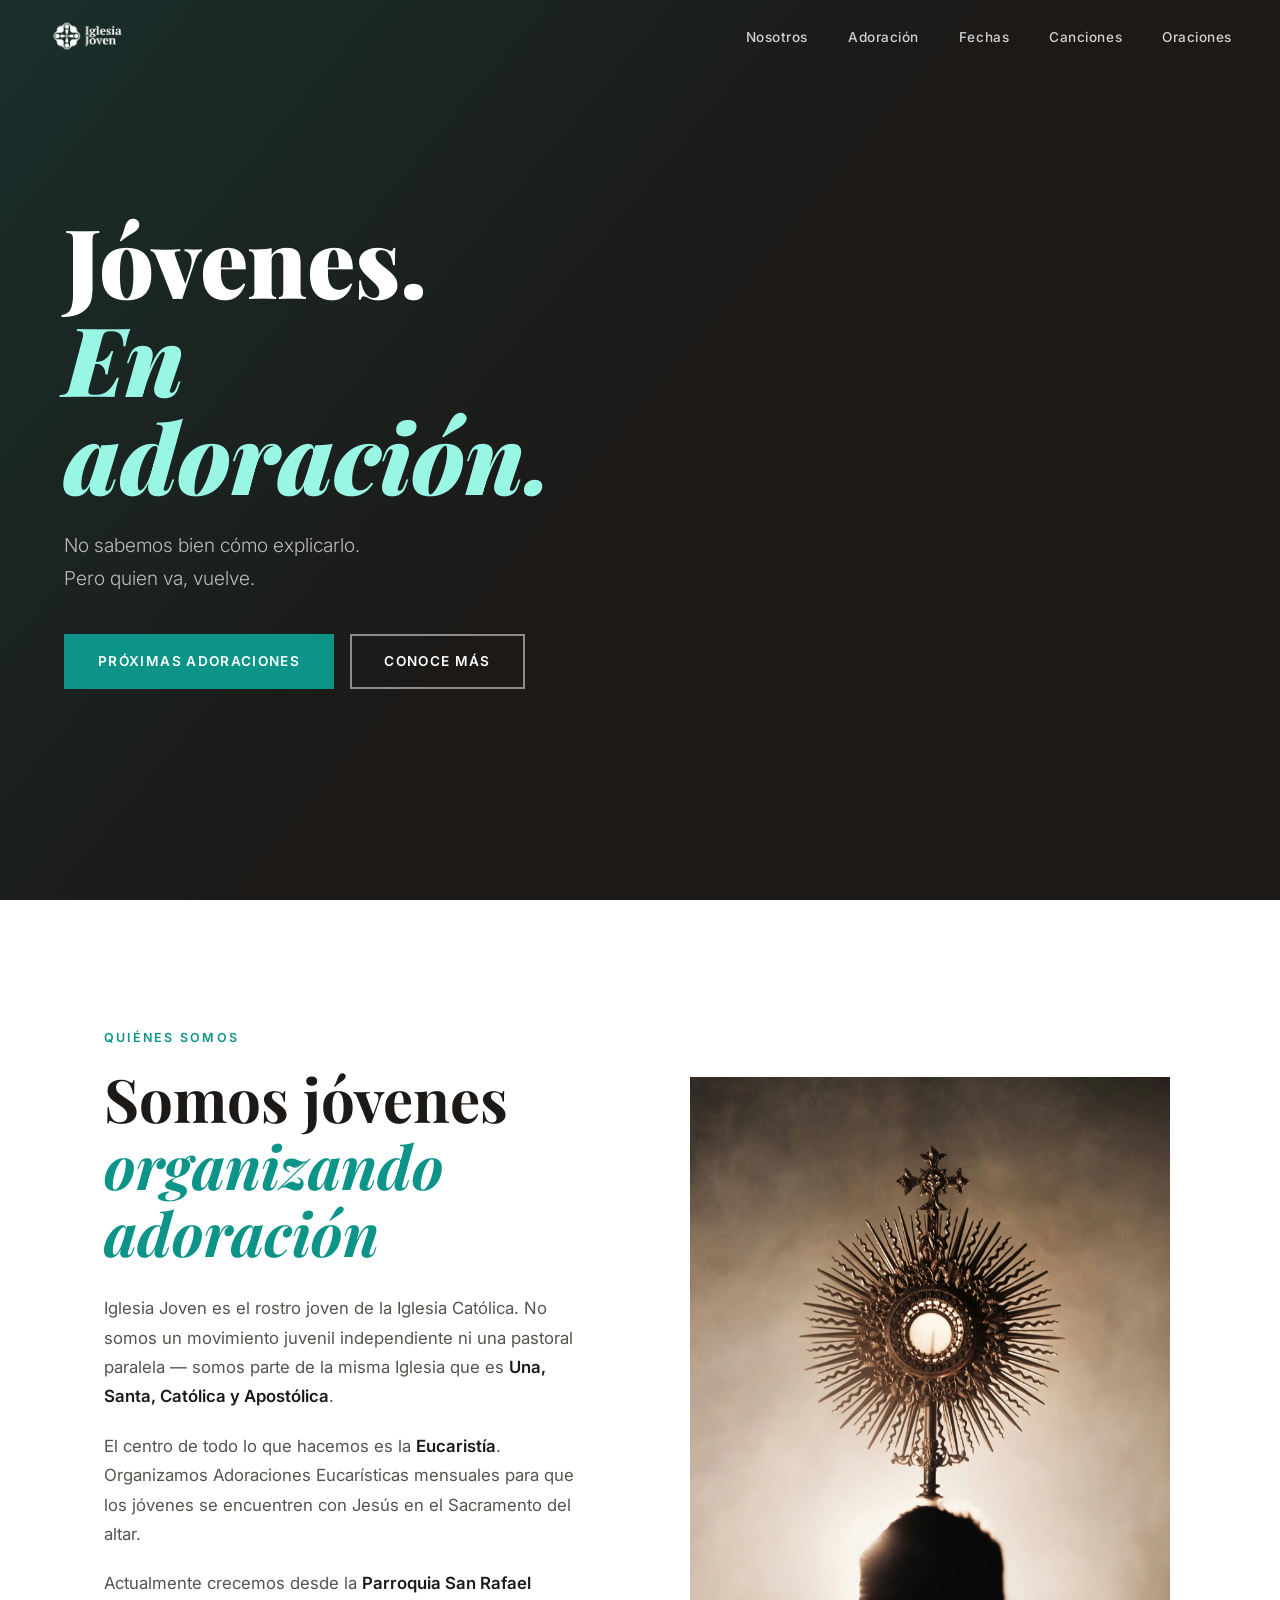
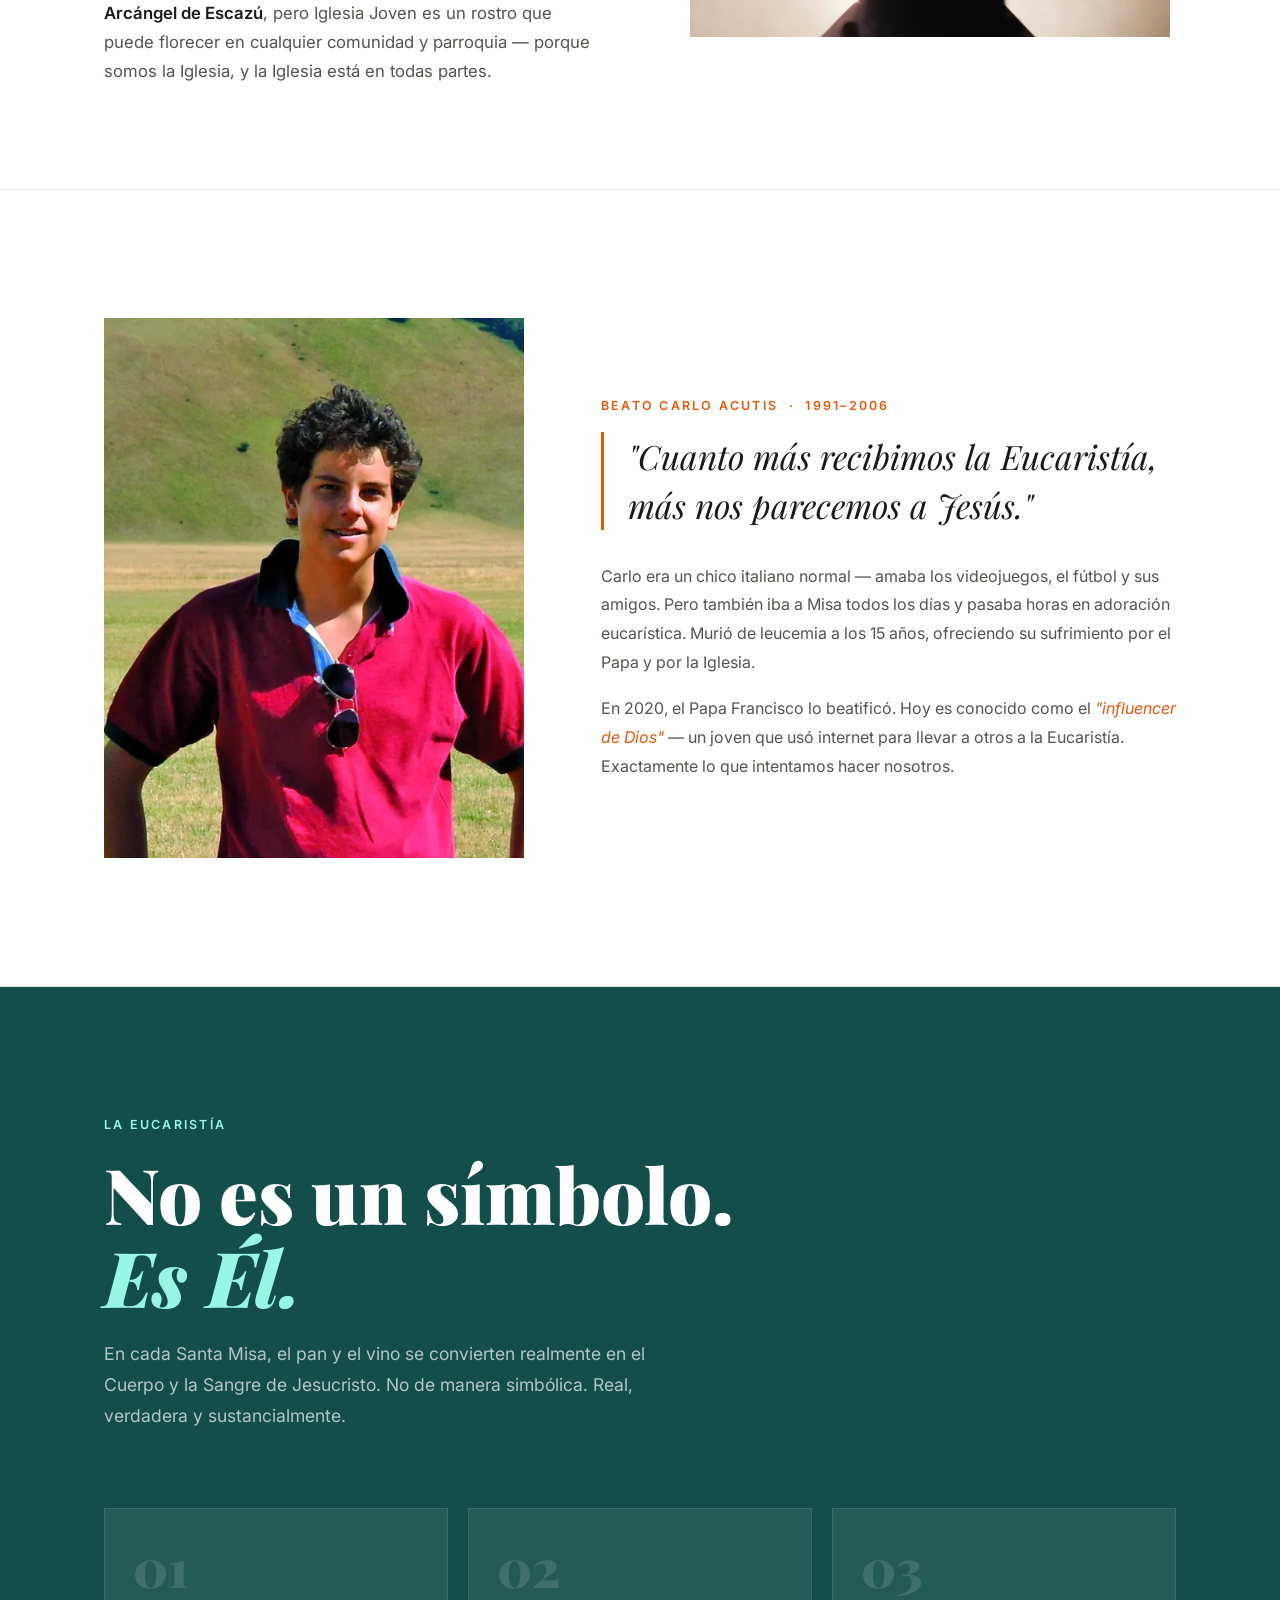
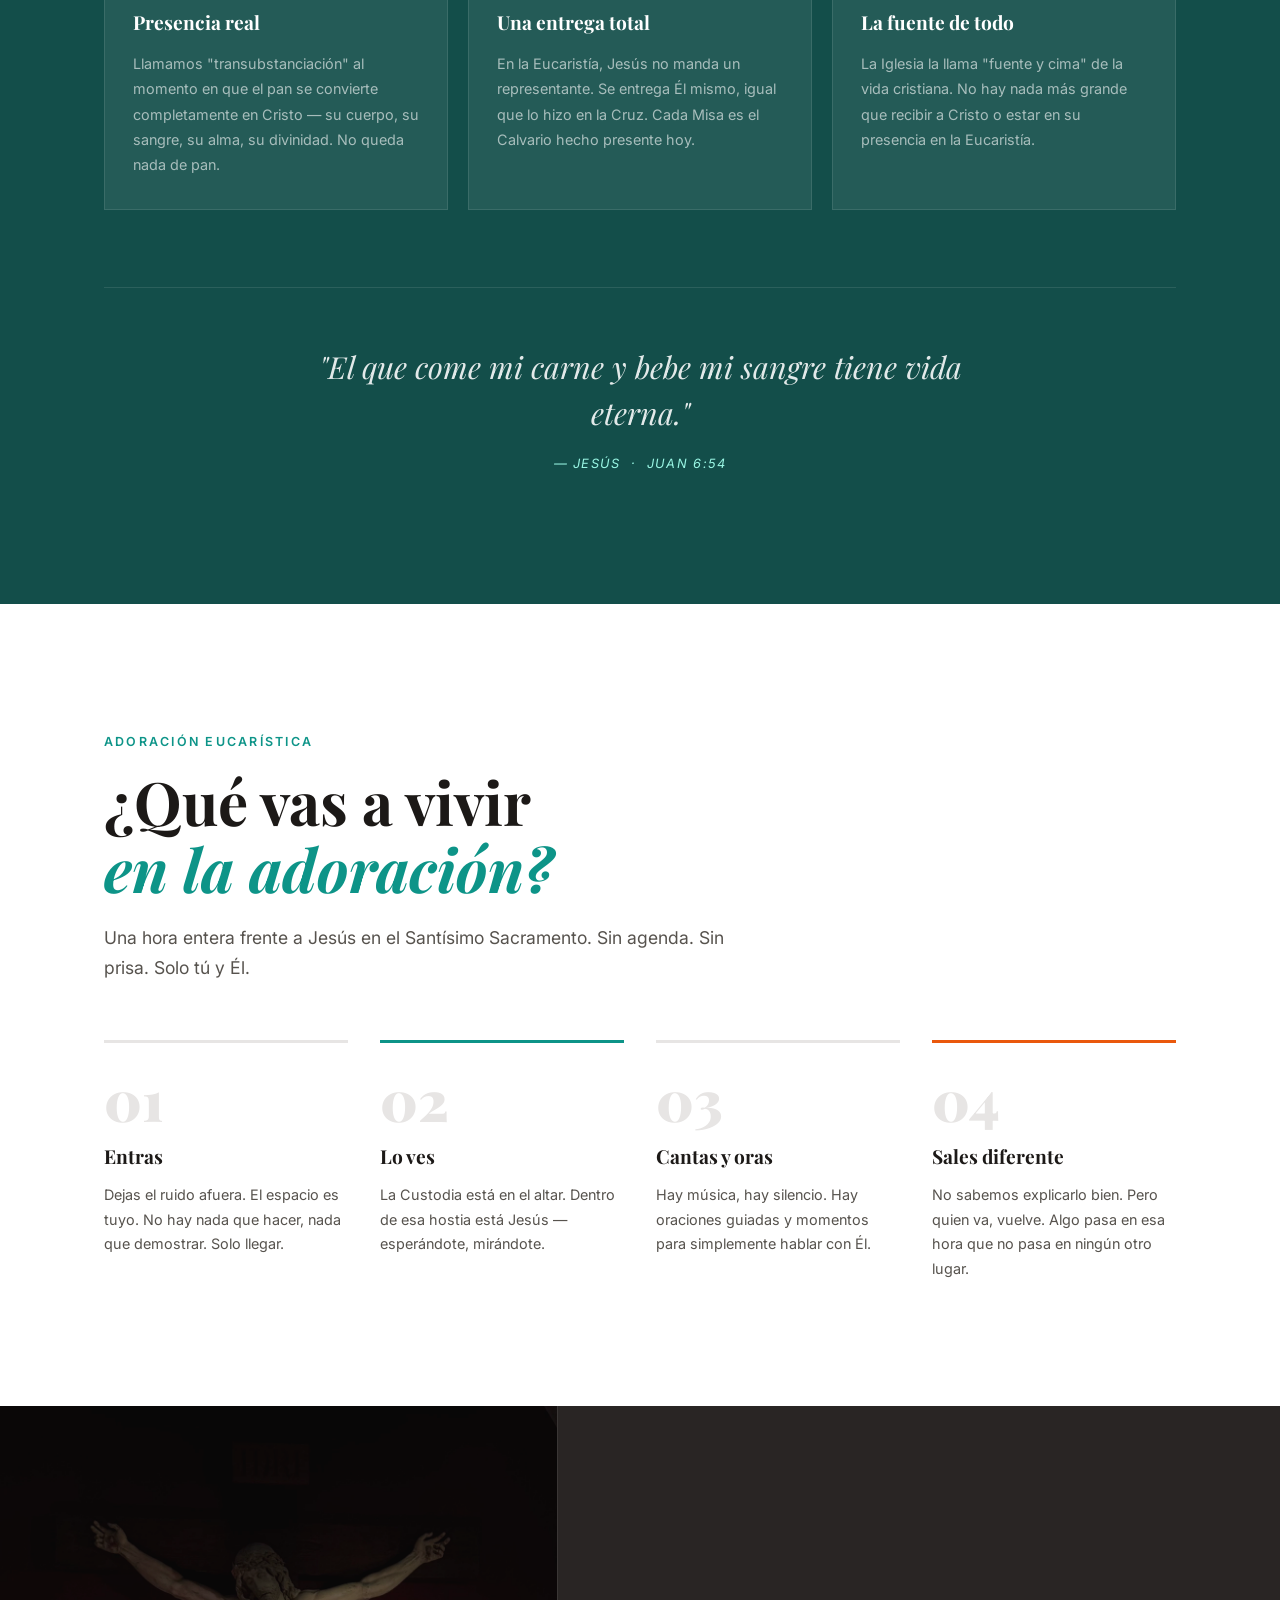
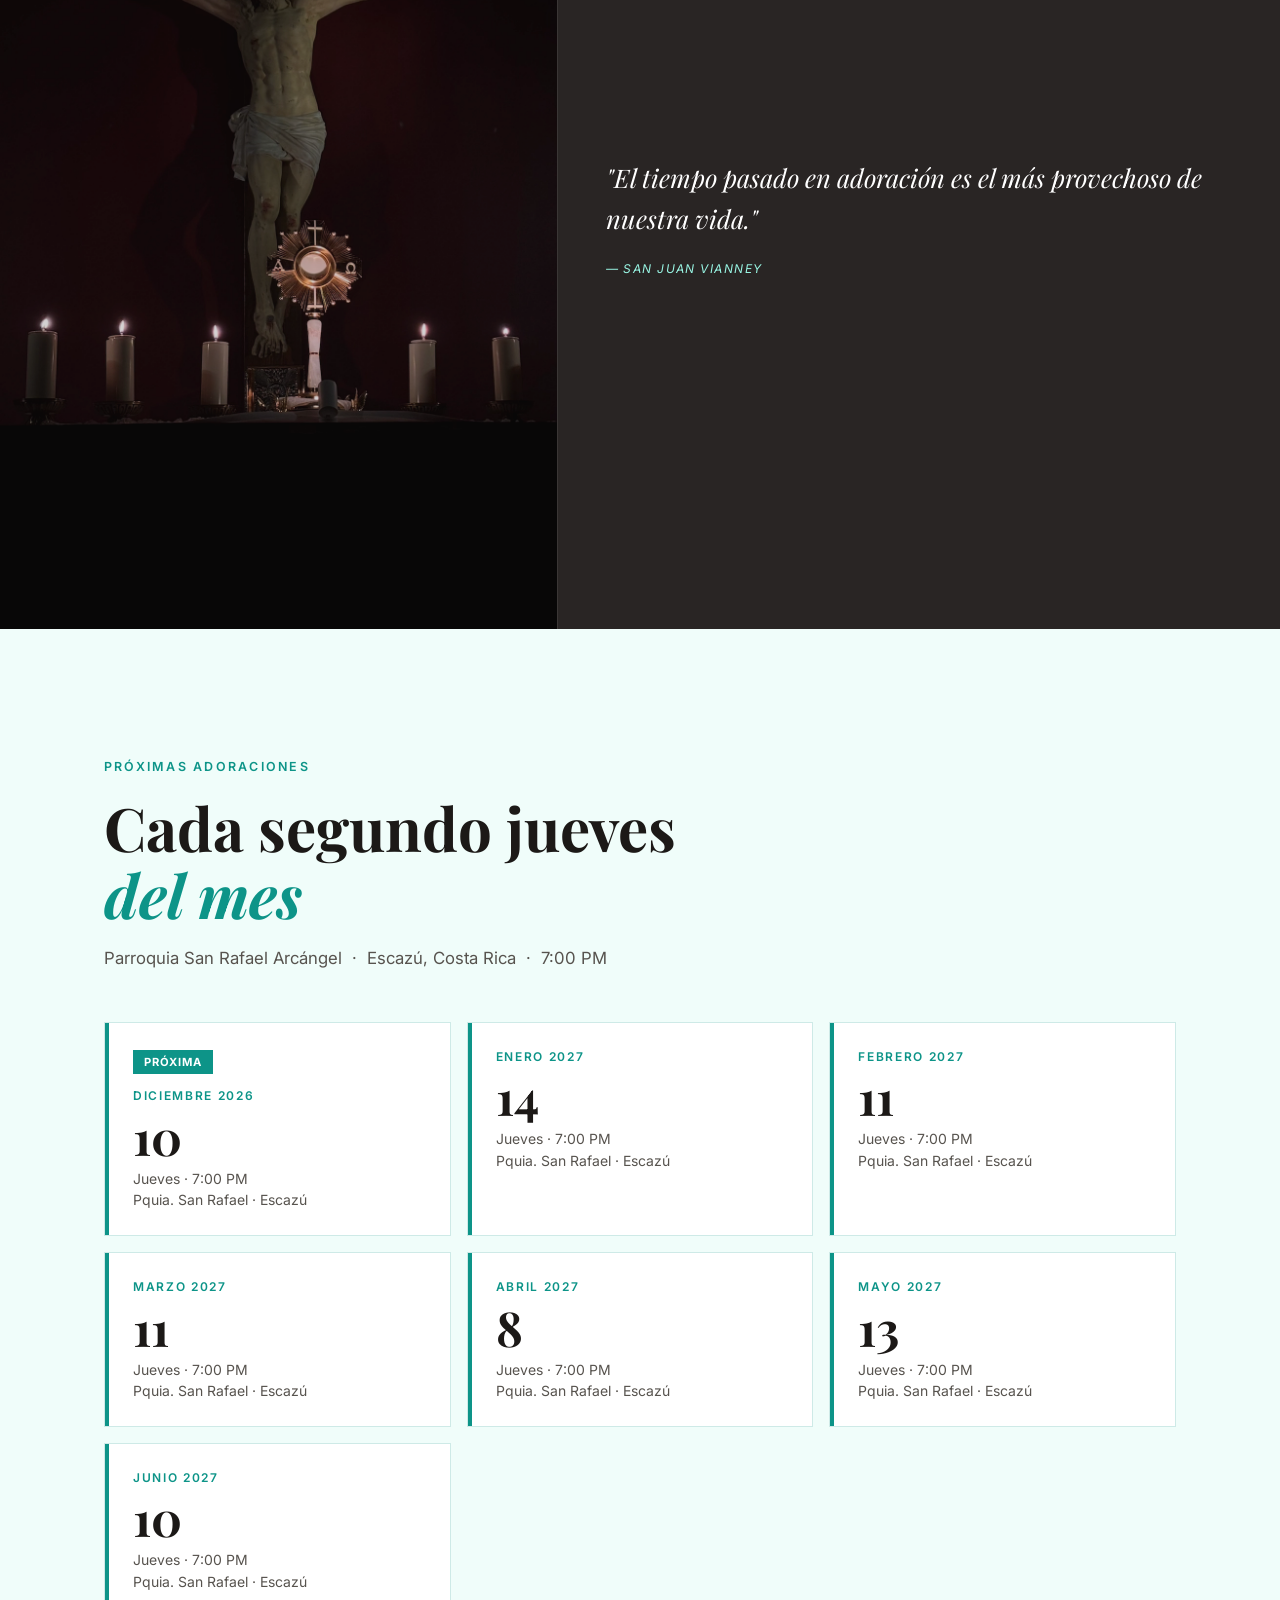
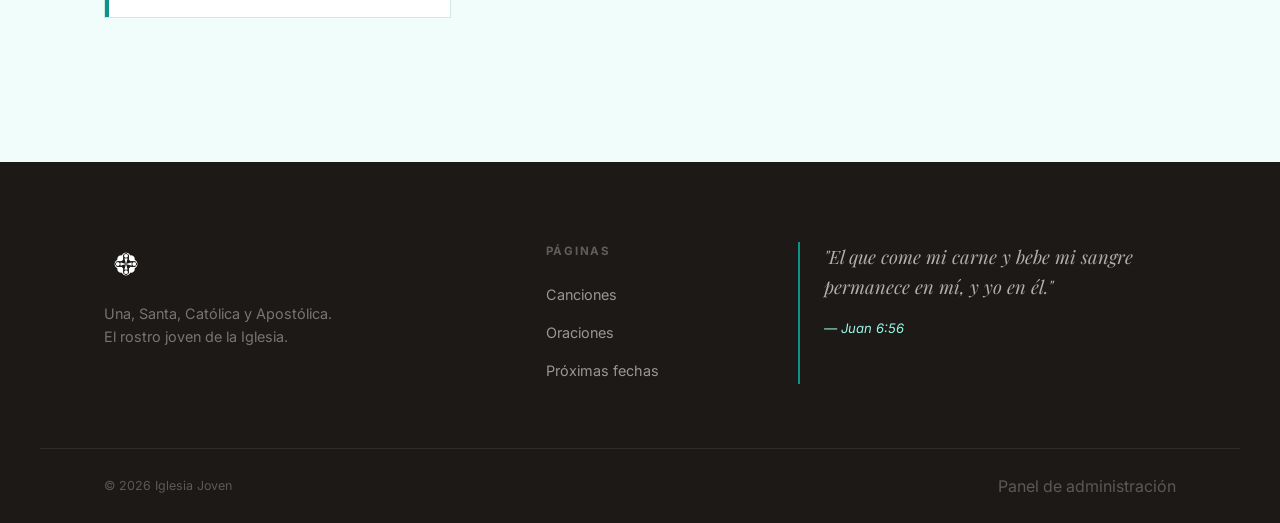
==== commit ae31872b: "upload" ====
--- a/index.html
+++ b/index.html
@@ -53,11 +53,10 @@
     <div class="hero-overlay" aria-hidden="true"></div>
     <div class="hero-content">
       <h1 class="hero-title">
-        El rostro joven<br><em>de la Iglesia</em>
+        Jóvenes.<br><em>En adoración.</em>
       </h1>
       <p class="hero-sub">
-        Jóvenes organizando adoración.<br>
-        Llevamos corazones a Jesús.
+        No sabemos bien cómo explicarlo.<br>Pero quien va, vuelve.
       </p>
       <div class="hero-ctas">
         <a href="#fechas" class="btn btn-primary">Próximas adoraciones</a>
@@ -91,7 +90,28 @@
         </p>
       </div>
       <div class="split-img reveal">
-        <img src="imgs/IglesiaJoven-main-image.webp" alt="Custodia eucarística — imagen de Iglesia Joven">
+        <div class="nosotros-photo">
+          <img src="imgs/eucharist-risen-smoke-in.webp" alt="Custodia eucarística durante adoración">
+        </div>
+      </div>
+    </div>
+  </section>
+
+  <!-- ── CARLO ACUTIS ── -->
+  <section class="section-carlo" id="carlo">
+    <div class="container carlo-inner">
+      <div class="carlo-photo reveal">
+        <img src="imgs/Carlo-acutis-saint.webp" alt="Beato Carlo Acutis">
+      </div>
+      <div class="carlo-content reveal">
+        <span class="eyebrow eyebrow-orange">Beato Carlo Acutis &nbsp;·&nbsp; 1991–2006</span>
+        <blockquote class="carlo-quote">
+          "Cuanto más recibimos la Eucaristía, más nos parecemos a Jesús."
+        </blockquote>
+        <div class="carlo-bio">
+          <p>Carlo era un chico italiano normal — amaba los videojuegos, el fútbol y sus amigos. Pero también iba a Misa todos los días y pasaba horas en adoración eucarística. Murió de leucemia a los 15 años, ofreciendo su sufrimiento por el Papa y por la Iglesia.</p>
+          <p>En 2020, el Papa Francisco lo beatificó. Hoy es conocido como el <em>"influencer de Dios"</em> — un joven que usó internet para llevar a otros a la Eucaristía. Exactamente lo que intentamos hacer nosotros.</p>
+        </div>
       </div>
     </div>
   </section>
@@ -124,9 +144,6 @@
           <h3>La fuente de todo</h3>
           <p>La Iglesia la llama "fuente y cima" de la vida cristiana. No hay nada más grande que recibir a Cristo o estar en su presencia en la Eucaristía.</p>
         </div>
-        <div class="ecard-img reveal">
-          <img src="imgs/Eucharist.webp" alt="" aria-hidden="true" class="img-screen">
-        </div>
       </div>
 
       <!-- Verse -->
@@ -176,8 +193,7 @@
     <!-- Full-width dark experience strip -->
     <div class="adoracion-strip">
       <div class="adoracion-strip-imgs">
-        <img src="imgs/bridge.webp"         alt="" aria-hidden="true">
-        <img src="imgs/transformation.webp" alt="" aria-hidden="true">
+        <img src="imgs/chapel-eucharist-christ-in-the-back.webp" alt="Adoración eucarística en capilla">
       </div>
       <div class="adoracion-strip-text">
         <blockquote>"El tiempo pasado en adoración es el más provechoso de nuestra vida."</blockquote>
--- a/css/styles.css
+++ b/css/styles.css
@@ -96,6 +96,8 @@
 .split-text p:last-child { margin-bottom: 0; }
 .split-text strong { color: var(--dark); font-weight: 600; }
 .split-img img { width: 100%; max-width: 480px; margin-inline: auto; }
+.nosotros-photo { overflow: hidden; }
+.nosotros-photo img { width: 100%; height: 560px; object-fit: cover; object-position: center; display: block; }
 
 /* ── EUCARISTÍA REDESIGN ── */
 .section-eucaristia { padding: clamp(5rem, 10vw, 9rem) 0; background: var(--teal-dark); isolation: isolate; }
@@ -104,14 +106,12 @@
 .eucaristia-headline { font-family: var(--serif); font-size: clamp(2.75rem, 6vw, 5rem); font-weight: 900; line-height: 1.08; color: var(--white); margin-bottom: 1.25rem; }
 .eucaristia-headline em { font-style: italic; color: var(--teal-light); }
 .eucaristia-lead { color: rgba(255,255,255,.68); font-size: 1.1rem; line-height: 1.78; max-width: 580px; }
-.eucaristia-grid { display: grid; grid-template-columns: repeat(3, 1fr) 280px; gap: 1.25rem; align-items: stretch; margin-bottom: clamp(3rem, 6vw, 5rem); }
+.eucaristia-grid { display: grid; grid-template-columns: repeat(3, 1fr); gap: 1.25rem; align-items: stretch; margin-bottom: clamp(3rem, 6vw, 5rem); }
 .ecard { background: rgba(255,255,255,.07); border: 1px solid rgba(255,255,255,.1); padding: 2rem 1.75rem; transition: background .25s; }
 .ecard:hover { background: rgba(255,255,255,.11); }
 .ecard-num { font-family: var(--serif); font-size: 3.25rem; font-weight: 900; color: rgba(255,255,255,.13); line-height: 1; margin-bottom: .875rem; }
 .ecard h3 { font-family: var(--serif); font-size: 1.2rem; font-weight: 700; color: var(--white); margin-bottom: .75rem; }
 .ecard p { color: rgba(255,255,255,.6); font-size: .9rem; line-height: 1.75; }
-.ecard-img { display: flex; align-items: center; justify-content: center; background: rgba(0,0,0,.25); isolation: isolate; }
-.ecard-img img { width: 80%; mix-blend-mode: screen; }
 .eucaristia-verse { text-align: center; border-top: 1px solid rgba(255,255,255,.1); padding-top: 3.5rem; }
 .eucaristia-verse blockquote { font-family: var(--serif); font-size: clamp(1.3rem, 3vw, 1.9rem); font-style: italic; color: rgba(255,255,255,.88); line-height: 1.5; max-width: 660px; margin-inline: auto; margin-bottom: .875rem; }
 .eucaristia-verse cite { font-size: .8rem; color: var(--teal-light); letter-spacing: .1em; text-transform: uppercase; }
@@ -128,12 +128,21 @@
 .astep h3 { font-family: var(--serif); font-size: 1.2rem; font-weight: 700; color: var(--dark); margin-bottom: .625rem; }
 .astep p { font-size: .9rem; color: var(--mid); line-height: 1.72; }
 /* Dark strip */
-.adoracion-strip { background: var(--dark-2); display: grid; grid-template-columns: 1fr 1.3fr; isolation: isolate; }
-.adoracion-strip-imgs { display: flex; align-items: center; justify-content: center; gap: 1rem; padding: 4rem 2.5rem; isolation: isolate; }
-.adoracion-strip-imgs img { width: 38%; mix-blend-mode: screen; }
-.adoracion-strip-text { display: flex; flex-direction: column; justify-content: center; padding: 4rem 3.5rem 4rem 2.5rem; border-left: 1px solid rgba(255,255,255,.08); }
+.adoracion-strip { background: var(--dark-2); display: grid; grid-template-columns: 1fr 1.3fr; }
+.adoracion-strip-imgs { overflow: hidden; min-height: 400px; }
+.adoracion-strip-imgs img { width: 100%; height: 100%; object-fit: cover; object-position: center; display: block; opacity: .8; }
+.adoracion-strip-text { display: flex; flex-direction: column; justify-content: center; padding: 4rem 3.5rem 4rem 3rem; border-left: 1px solid rgba(255,255,255,.08); }
 .adoracion-strip-text blockquote { font-family: var(--serif); font-size: clamp(1.25rem, 2.5vw, 1.6rem); font-style: italic; color: var(--white); line-height: 1.6; margin-bottom: 1.25rem; }
 .adoracion-strip-text cite { font-size: .75rem; color: var(--teal-light); letter-spacing: .12em; text-transform: uppercase; }
+
+/* ── CARLO ACUTIS ── */
+.section-carlo { padding: clamp(5rem, 10vw, 9rem) 0; border-top: 1px solid var(--border); border-bottom: 1px solid var(--border); background: var(--white); }
+.carlo-inner { display: grid; grid-template-columns: 420px 1fr; gap: clamp(3rem, 6vw, 6rem); align-items: center; }
+.carlo-photo img { width: 100%; height: 540px; object-fit: cover; object-position: center top; display: block; }
+.carlo-quote { font-family: var(--serif); font-size: clamp(1.4rem, 3vw, 2.1rem); font-style: italic; color: var(--dark); line-height: 1.45; margin-bottom: 2rem; border-left: 3px solid var(--orange); padding-left: 1.5rem; }
+.carlo-bio p { color: var(--mid); font-size: 1rem; line-height: 1.8; margin-bottom: 1.1rem; }
+.carlo-bio p:last-child { margin-bottom: 0; }
+.carlo-bio em { color: var(--orange); font-style: italic; }
 
 /* ── FECHAS ── */
 .section-fechas { padding: clamp(5rem, 10vw, 9rem) 0; background: var(--teal-pale); }
@@ -294,8 +303,10 @@
   .footer-inner { grid-template-columns: 1fr 1fr; gap: 2.5rem; }
   .footer-inner > :first-child { grid-column: 1 / -1; }
   .admin-split { grid-template-columns: 1fr; }
+  .carlo-inner { grid-template-columns: 1fr; }
+  .carlo-photo img { height: 380px; }
+  .nosotros-photo img { height: 380px; }
   .eucaristia-grid { grid-template-columns: 1fr; }
-  .ecard-img { min-height: 240px; }
   .adoracion-steps { grid-template-columns: repeat(2, 1fr); }
   .adoracion-strip { grid-template-columns: 1fr; }
   .adoracion-strip-text { border-left: none; border-top: 1px solid rgba(255,255,255,.08); padding: 2.5rem; }
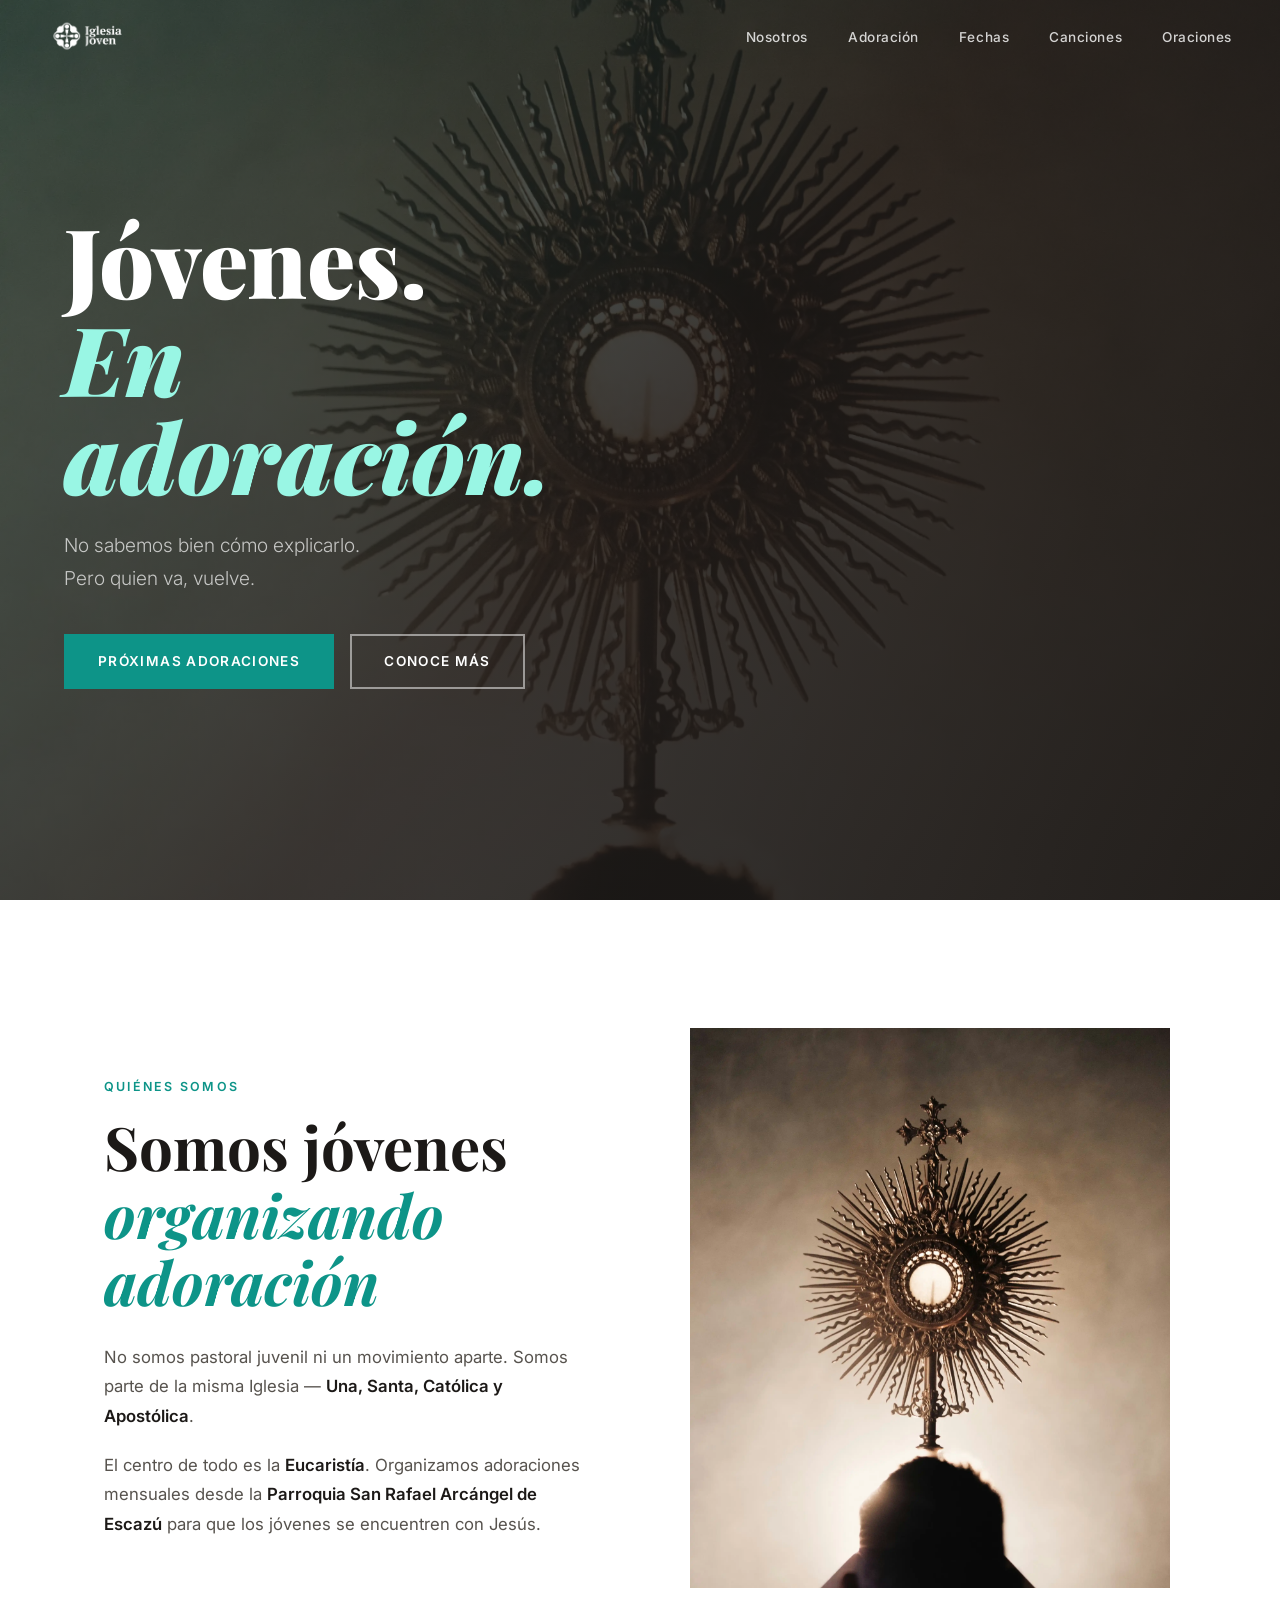
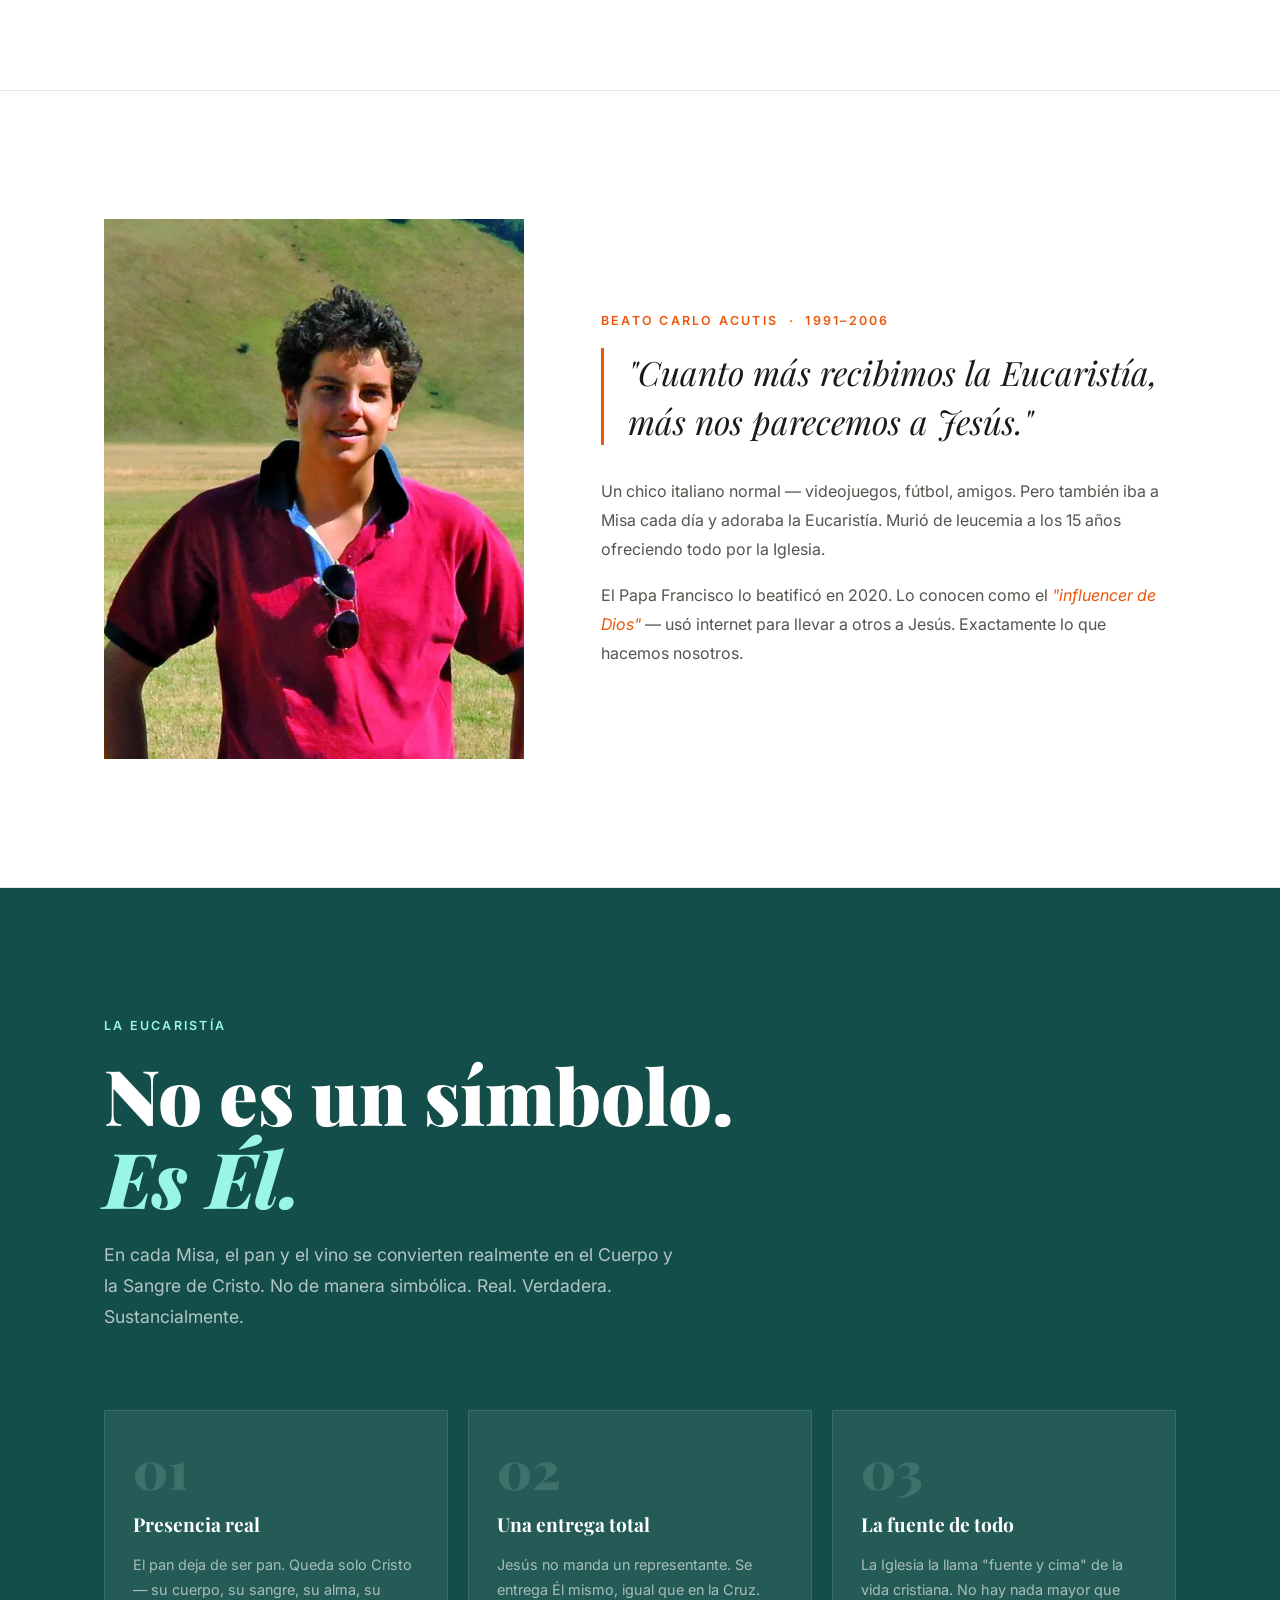
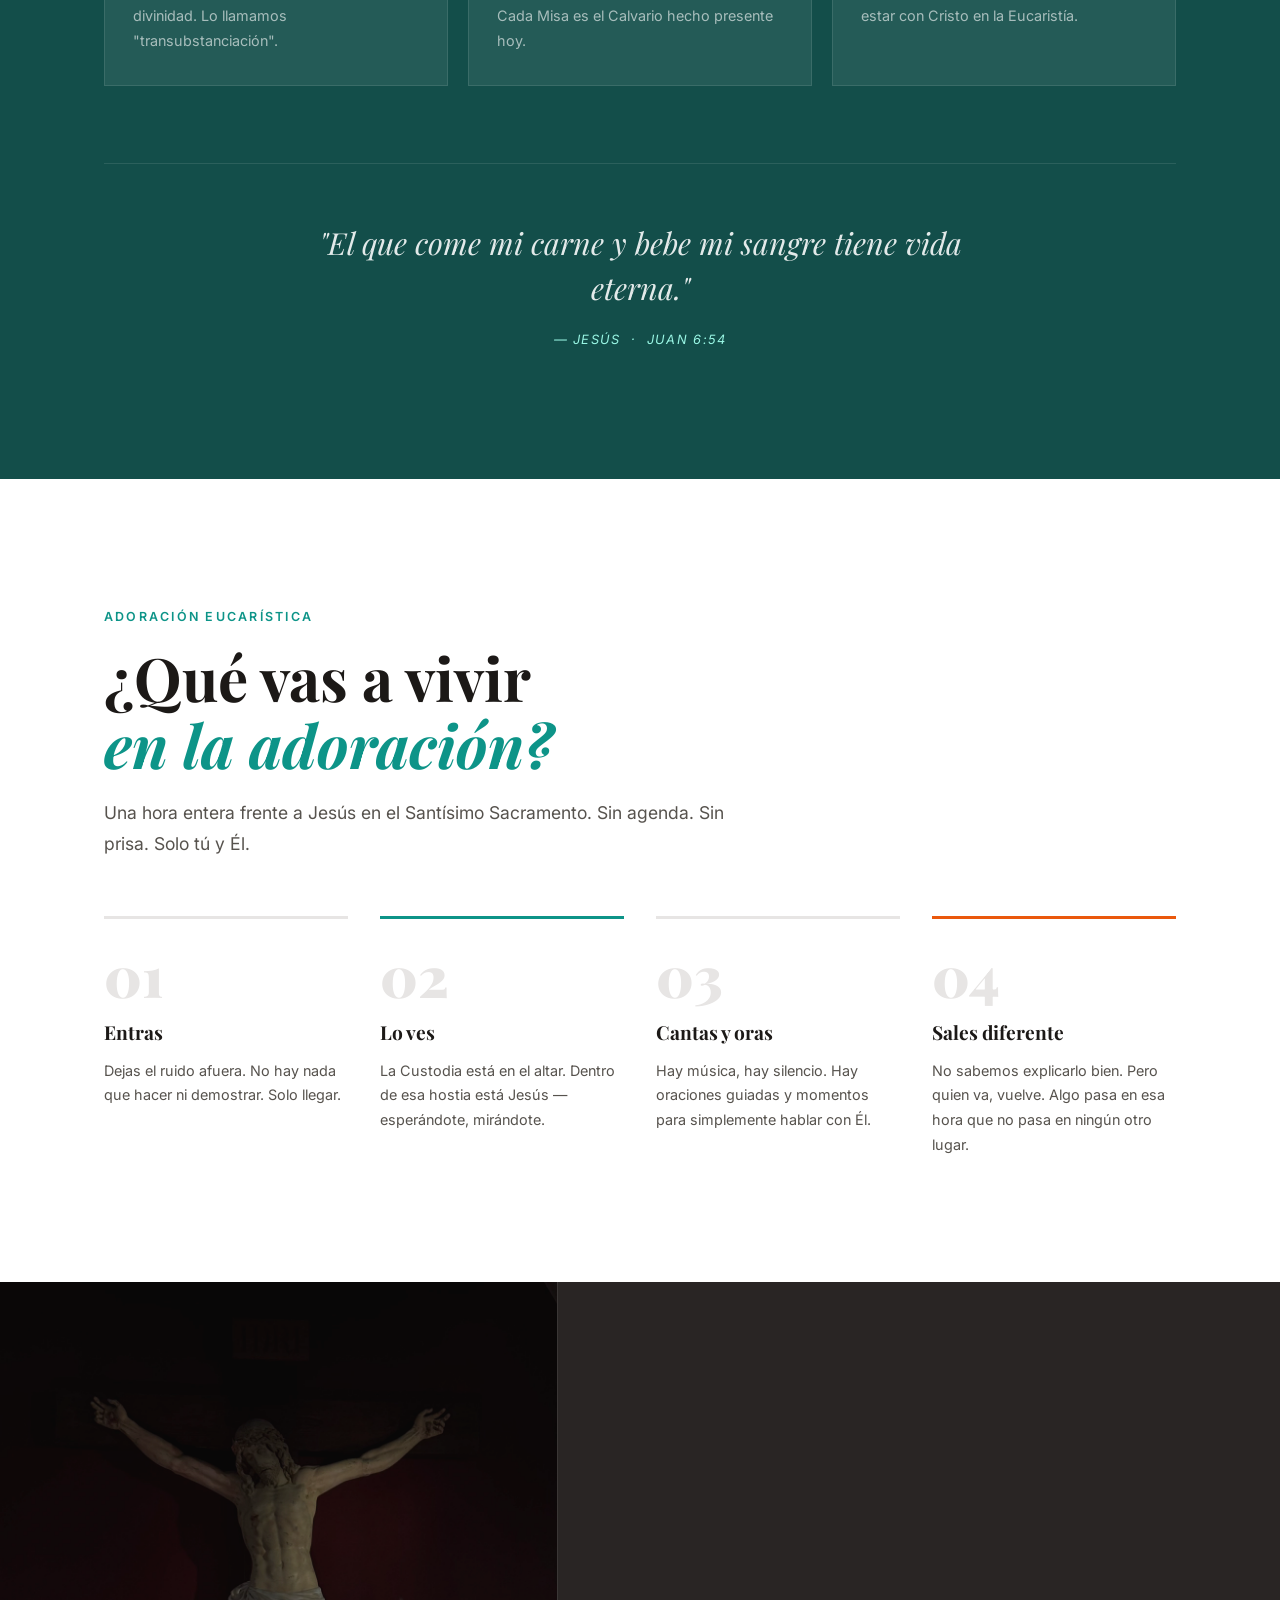
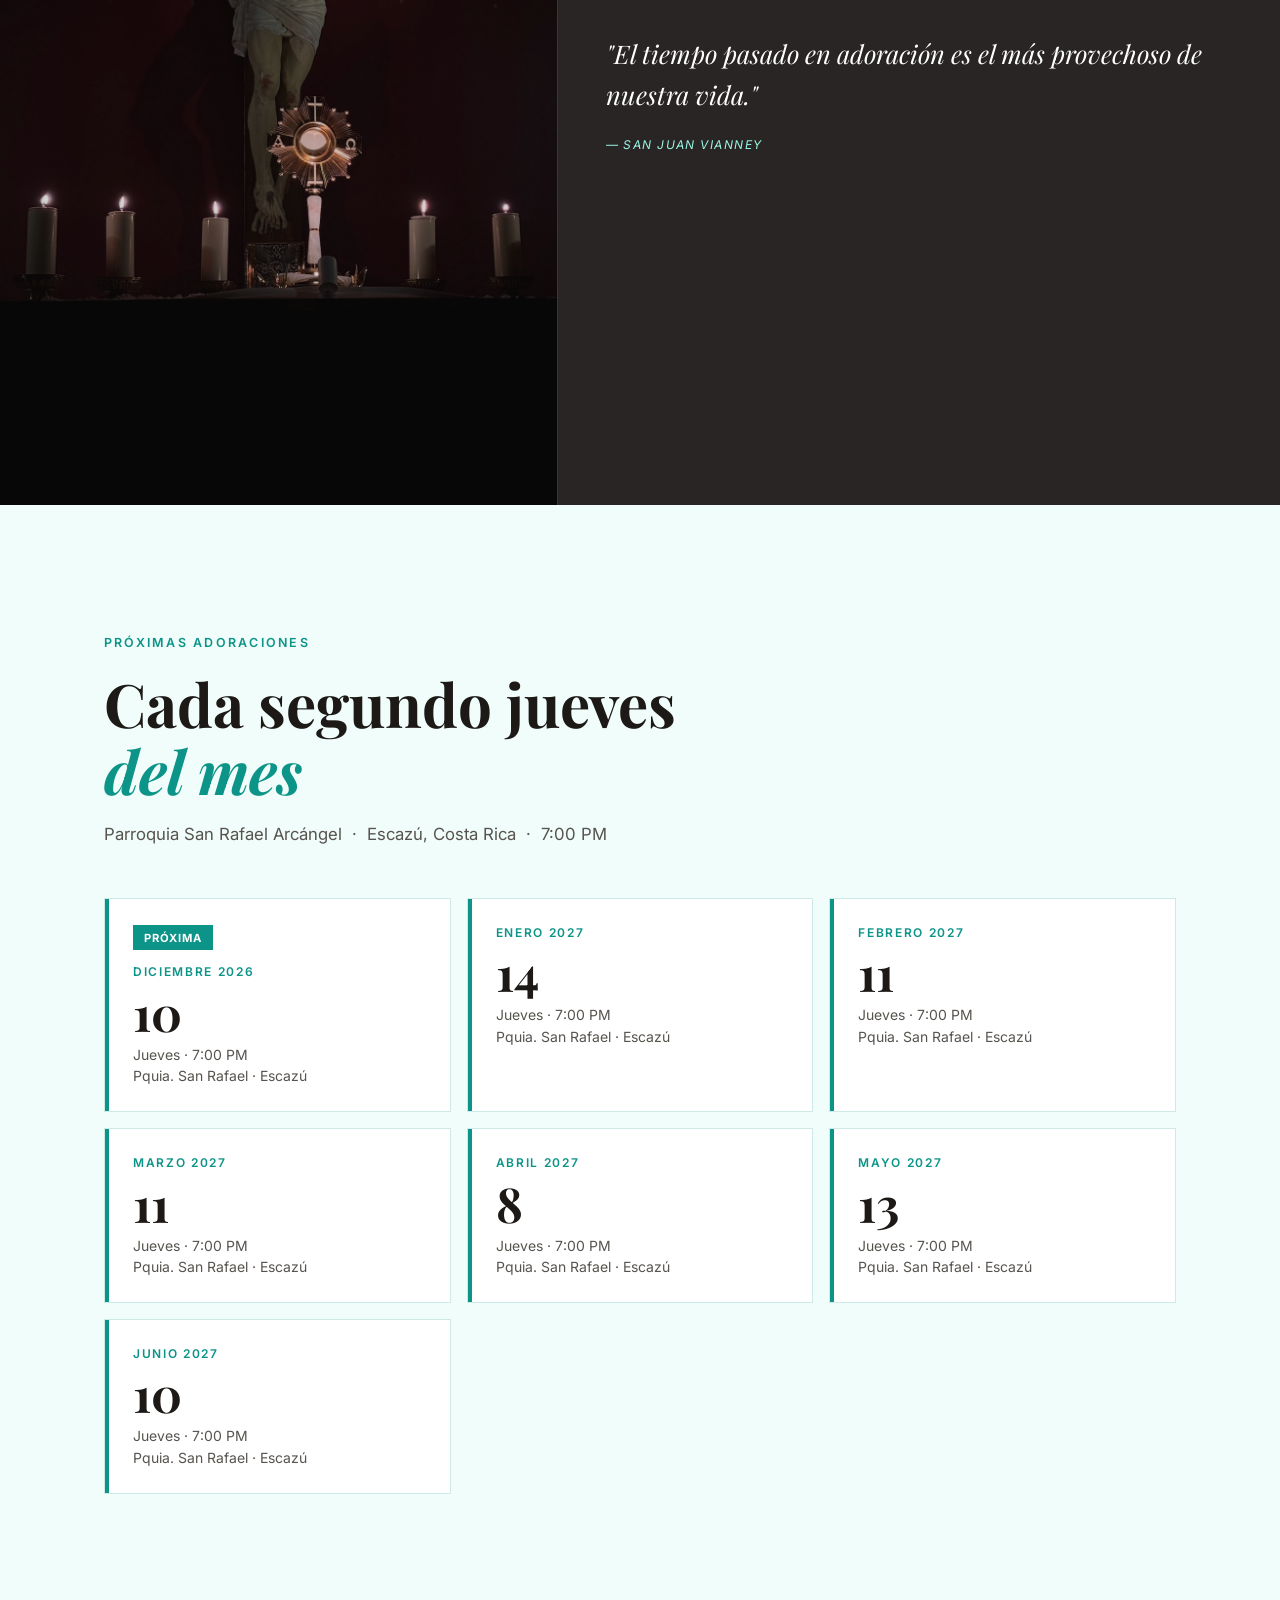
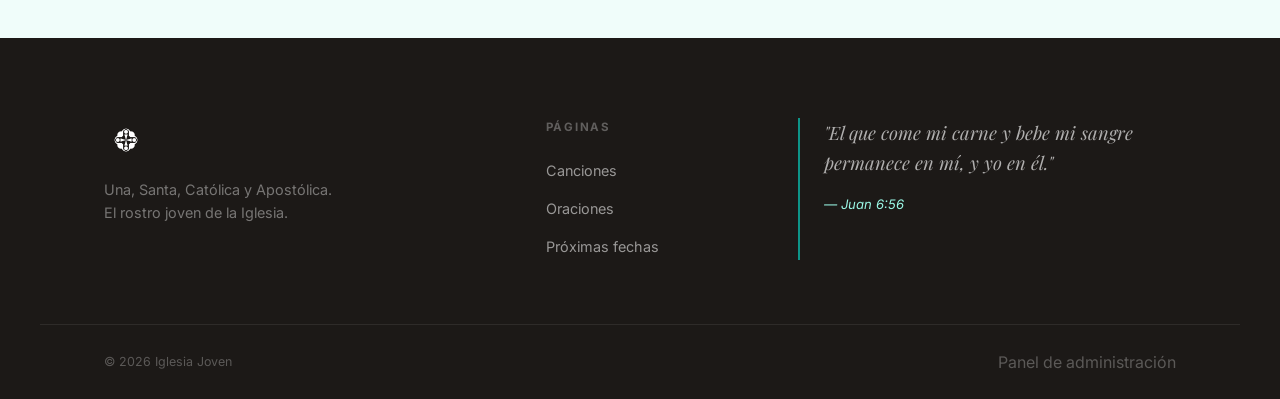
==== commit 094c1181: "updates" ====
--- a/index.html
+++ b/index.html
@@ -10,6 +10,9 @@
   <link rel="preconnect" href="https://fonts.googleapis.com">
   <link rel="preconnect" href="https://fonts.gstatic.com" crossorigin>
   <link href="https://fonts.googleapis.com/css2?family=Playfair+Display:ital,wght@0,400;0,700;0,900;1,400;1,700&family=Inter:wght@300;400;500;600;700&display=swap" rel="stylesheet">
+  <link rel="icon" type="image/png" href="Logos/Logo-black.png" media="(prefers-color-scheme: light)">
+  <link rel="icon" type="image/png" href="Logos/Logo-white.png" media="(prefers-color-scheme: dark)">
+  <link rel="apple-touch-icon" href="Logos/Logo-black.png">
   <link rel="stylesheet" href="css/styles.css">
 </head>
 <body>
@@ -47,7 +50,7 @@
 
   <!-- ── HERO ── -->
   <section class="hero" id="inicio" aria-label="Portada">
-    <video class="hero-video" autoplay muted loop playsinline aria-hidden="true">
+    <video class="hero-video" autoplay muted loop playsinline preload="metadata" poster="imgs/eucharist-risen-smoke-in.webp" aria-hidden="true">
       <source src="video/eucharist-background.mp4" type="video/mp4">
     </video>
     <div class="hero-overlay" aria-hidden="true"></div>
@@ -74,19 +77,13 @@
           Somos jóvenes<br><em>organizando adoración</em>
         </h2>
         <p>
-          Iglesia Joven es el rostro joven de la Iglesia Católica. No somos un movimiento
-          juvenil independiente ni una pastoral paralela — somos parte de la misma Iglesia
-          que es <strong>Una, Santa, Católica y Apostólica</strong>.
+          No somos pastoral juvenil ni un movimiento aparte.
+          Somos parte de la misma Iglesia — <strong>Una, Santa, Católica y Apostólica</strong>.
         </p>
         <p>
-          El centro de todo lo que hacemos es la <strong>Eucaristía</strong>. Organizamos
-          Adoraciones Eucarísticas mensuales para que los jóvenes se encuentren con Jesús
-          en el Sacramento del altar.
-        </p>
-        <p>
-          Actualmente crecemos desde la <strong>Parroquia San Rafael Arcángel de Escazú</strong>,
-          pero Iglesia Joven es un rostro que puede florecer en cualquier comunidad y parroquia —
-          porque somos la Iglesia, y la Iglesia está en todas partes.
+          El centro de todo es la <strong>Eucaristía</strong>. Organizamos adoraciones mensuales
+          desde la <strong>Parroquia San Rafael Arcángel de Escazú</strong> para que los jóvenes
+          se encuentren con Jesús.
         </p>
       </div>
       <div class="split-img reveal">
@@ -109,8 +106,8 @@
           "Cuanto más recibimos la Eucaristía, más nos parecemos a Jesús."
         </blockquote>
         <div class="carlo-bio">
-          <p>Carlo era un chico italiano normal — amaba los videojuegos, el fútbol y sus amigos. Pero también iba a Misa todos los días y pasaba horas en adoración eucarística. Murió de leucemia a los 15 años, ofreciendo su sufrimiento por el Papa y por la Iglesia.</p>
-          <p>En 2020, el Papa Francisco lo beatificó. Hoy es conocido como el <em>"influencer de Dios"</em> — un joven que usó internet para llevar a otros a la Eucaristía. Exactamente lo que intentamos hacer nosotros.</p>
+          <p>Un chico italiano normal — videojuegos, fútbol, amigos. Pero también iba a Misa cada día y adoraba la Eucaristía. Murió de leucemia a los 15 años ofreciendo todo por la Iglesia.</p>
+          <p>El Papa Francisco lo beatificó en 2020. Lo conocen como el <em>"influencer de Dios"</em> — usó internet para llevar a otros a Jesús. Exactamente lo que hacemos nosotros.</p>
         </div>
       </div>
     </div>
@@ -124,7 +121,7 @@
       <div class="eucaristia-statement reveal">
         <span class="eyebrow eyebrow-light">La Eucaristía</span>
         <h2 class="eucaristia-headline">No es un símbolo.<br><em>Es Él.</em></h2>
-        <p class="eucaristia-lead">En cada Santa Misa, el pan y el vino se convierten realmente en el Cuerpo y la Sangre de Jesucristo. No de manera simbólica. Real, verdadera y sustancialmente.</p>
+        <p class="eucaristia-lead">En cada Misa, el pan y el vino se convierten realmente en el Cuerpo y la Sangre de Cristo. No de manera simbólica. Real. Verdadera. Sustancialmente.</p>
       </div>
 
       <!-- 3 cards + image -->
@@ -132,17 +129,17 @@
         <div class="ecard">
           <div class="ecard-num">01</div>
           <h3>Presencia real</h3>
-          <p>Llamamos "transubstanciación" al momento en que el pan se convierte completamente en Cristo — su cuerpo, su sangre, su alma, su divinidad. No queda nada de pan.</p>
+          <p>El pan deja de ser pan. Queda solo Cristo — su cuerpo, su sangre, su alma, su divinidad. Lo llamamos "transubstanciación".</p>
         </div>
         <div class="ecard">
           <div class="ecard-num">02</div>
           <h3>Una entrega total</h3>
-          <p>En la Eucaristía, Jesús no manda un representante. Se entrega Él mismo, igual que lo hizo en la Cruz. Cada Misa es el Calvario hecho presente hoy.</p>
+          <p>Jesús no manda un representante. Se entrega Él mismo, igual que en la Cruz. Cada Misa es el Calvario hecho presente hoy.</p>
         </div>
         <div class="ecard">
           <div class="ecard-num">03</div>
           <h3>La fuente de todo</h3>
-          <p>La Iglesia la llama "fuente y cima" de la vida cristiana. No hay nada más grande que recibir a Cristo o estar en su presencia en la Eucaristía.</p>
+          <p>La Iglesia la llama "fuente y cima" de la vida cristiana. No hay nada mayor que estar con Cristo en la Eucaristía.</p>
         </div>
       </div>
 
@@ -169,7 +166,7 @@
         <div class="astep">
           <div class="astep-num">01</div>
           <h3>Entras</h3>
-          <p>Dejas el ruido afuera. El espacio es tuyo. No hay nada que hacer, nada que demostrar. Solo llegar.</p>
+          <p>Dejas el ruido afuera. No hay nada que hacer ni demostrar. Solo llegar.</p>
         </div>
         <div class="astep">
           <div class="astep-num">02</div>
--- a/css/styles.css
+++ b/css/styles.css
@@ -293,7 +293,7 @@
 .reveal { opacity: 0; transform: translateY(28px); transition: opacity .7s ease, transform .7s ease; }
 .reveal.visible { opacity: 1; transform: none; }
 
-/* ── RESPONSIVE ── */
+/* ── TABLET (900px) ── */
 @media (max-width: 900px) {
   .nav-links { display: none; }
   .nav-menu-btn { display: flex; }
@@ -305,22 +305,96 @@
   .admin-split { grid-template-columns: 1fr; }
   .carlo-inner { grid-template-columns: 1fr; }
   .carlo-photo img { height: 380px; }
-  .nosotros-photo img { height: 380px; }
+  .nosotros-photo img { height: 320px; }
   .eucaristia-grid { grid-template-columns: 1fr; }
   .adoracion-steps { grid-template-columns: repeat(2, 1fr); }
   .adoracion-strip { grid-template-columns: 1fr; }
+  .adoracion-strip-imgs { min-height: 300px; max-height: 380px; }
   .adoracion-strip-text { border-left: none; border-top: 1px solid rgba(255,255,255,.08); padding: 2.5rem; }
 }
 
-@media (max-width: 600px) {
-  .hero-title { font-size: 2.75rem; }
-  .section-title { font-size: 2rem; }
+/* ── MOBILE (480px) ── */
+@media (max-width: 480px) {
+  :root { --nav-height: 60px; }
+
+  /* Nav */
+  .nav-logo img { height: 26px; }
+
+  /* Hero */
+  .hero-content { padding-inline: 1.25rem; }
+  .hero-title { font-size: 2.6rem; line-height: 1.04; }
+  .hero-sub { font-size: .95rem; }
+  .hero-ctas { flex-direction: column; gap: .75rem; }
+  .hero-ctas .btn { justify-content: center; }
+
+  /* Section padding */
+  .section-nosotros { padding: 3rem 0; }
+  .section-carlo { padding: 3rem 0; }
+  .section-eucaristia { padding: 3rem 0; }
+  .section-adoracion { padding: 3rem 0 0; }
+  .section-fechas { padding: 3rem 0; }
+
+  /* Nosotros */
+  .nosotros-photo img { height: 250px; }
+  .split-text p { font-size: 1rem; margin-bottom: 1rem; }
+
+  /* Eucaristía */
+  .eucaristia-statement { margin-bottom: 1.75rem; }
+  .eucaristia-headline { font-size: 2.2rem; }
+  .eucaristia-lead { font-size: 1rem; }
+  .eucaristia-grid { gap: .75rem; margin-bottom: 2rem; }
+  .ecard { padding: 1.25rem; }
+  .ecard-num { font-size: 2.5rem; margin-bottom: .5rem; }
+  .ecard h3 { font-size: 1.1rem; }
+  .ecard p { font-size: .875rem; }
+  .eucaristia-verse { padding-top: 2rem; }
+  .eucaristia-verse blockquote { font-size: 1.1rem; }
+
+  /* Carlo */
+  .carlo-photo img { height: 260px; }
+  .carlo-quote { font-size: 1.2rem; padding-left: 1rem; margin-bottom: 1.5rem; }
+  .carlo-bio p { font-size: .95rem; margin-bottom: 1rem; }
+
+  /* Adoración */
+  .adoracion-intro { margin-bottom: 1.75rem; }
+  .adoracion-intro-text { font-size: 1rem; }
+  .adoracion-steps { grid-template-columns: 1fr; gap: 0; }
+  .astep { padding: 1.1rem 0; }
+  .astep-num { font-size: 2.25rem; margin-bottom: .4rem; }
+  .astep h3 { font-size: 1.05rem; margin-bottom: .4rem; }
+  .astep p { font-size: .875rem; }
+  .adoracion-strip-imgs { min-height: 220px; max-height: 260px; }
+  .adoracion-strip-text { padding: 2rem 1.5rem; }
+  .adoracion-strip-text blockquote { font-size: 1.05rem; }
+
+  /* Fechas */
+  .section-title { font-size: 1.85rem; }
   .fechas-grid { grid-template-columns: 1fr; }
-  .footer-inner { grid-template-columns: 1fr; }
-  .hero-ctas { flex-direction: column; }
-  .hero-ctas .btn { text-align: center; justify-content: center; }
-  .modal-overlay { padding: calc(var(--nav-height) + .75rem) .75rem .75rem; }
+  .fechas-subtitle { font-size: .9rem; }
+  .fecha-day { font-size: 2.25rem; }
+
+  /* Footer */
+  .footer { padding-top: 3rem; }
+  .footer-inner { grid-template-columns: 1fr; gap: 2rem; padding-bottom: 2.5rem; }
+  .footer-quote p { font-size: 1rem; }
+  .footer-bottom .container { flex-direction: column; align-items: flex-start; gap: .5rem; }
+
+  /* Modals */
+  .modal-overlay { padding: calc(var(--nav-height) + .5rem) .5rem .5rem; }
+  .modal-header { padding: 1.25rem 1rem 1rem; }
+  .modal-title { font-size: 1.4rem; padding-right: 2rem; }
+  .modal-body { padding: 1.25rem 1rem; font-size: .95rem; line-height: 1.9; }
+
+  /* Inner pages */
+  .page-hero { padding: calc(var(--nav-height) + 2rem) 0 2rem; }
+  .page-title { font-size: 2.1rem; }
+  .page-subtitle { font-size: .95rem; }
+  .search-bar input { font-size: .9rem; }
   .songs-grid { grid-template-columns: 1fr; }
-  .admin-tabs { overflow-x: auto; }
-  .adoracion-steps { grid-template-columns: 1fr; }
+  .song-card { padding: 1.25rem; }
+  .prayer-card { padding: 1.5rem; }
+  .admin-tabs { overflow-x: auto; -webkit-overflow-scrolling: touch; }
+  .admin-tab { padding: .875rem 1rem; font-size: .8rem; }
+  .filters-bar { gap: .5rem; }
+  .filter-btn { font-size: .78rem; padding: .4rem .9rem; }
 }
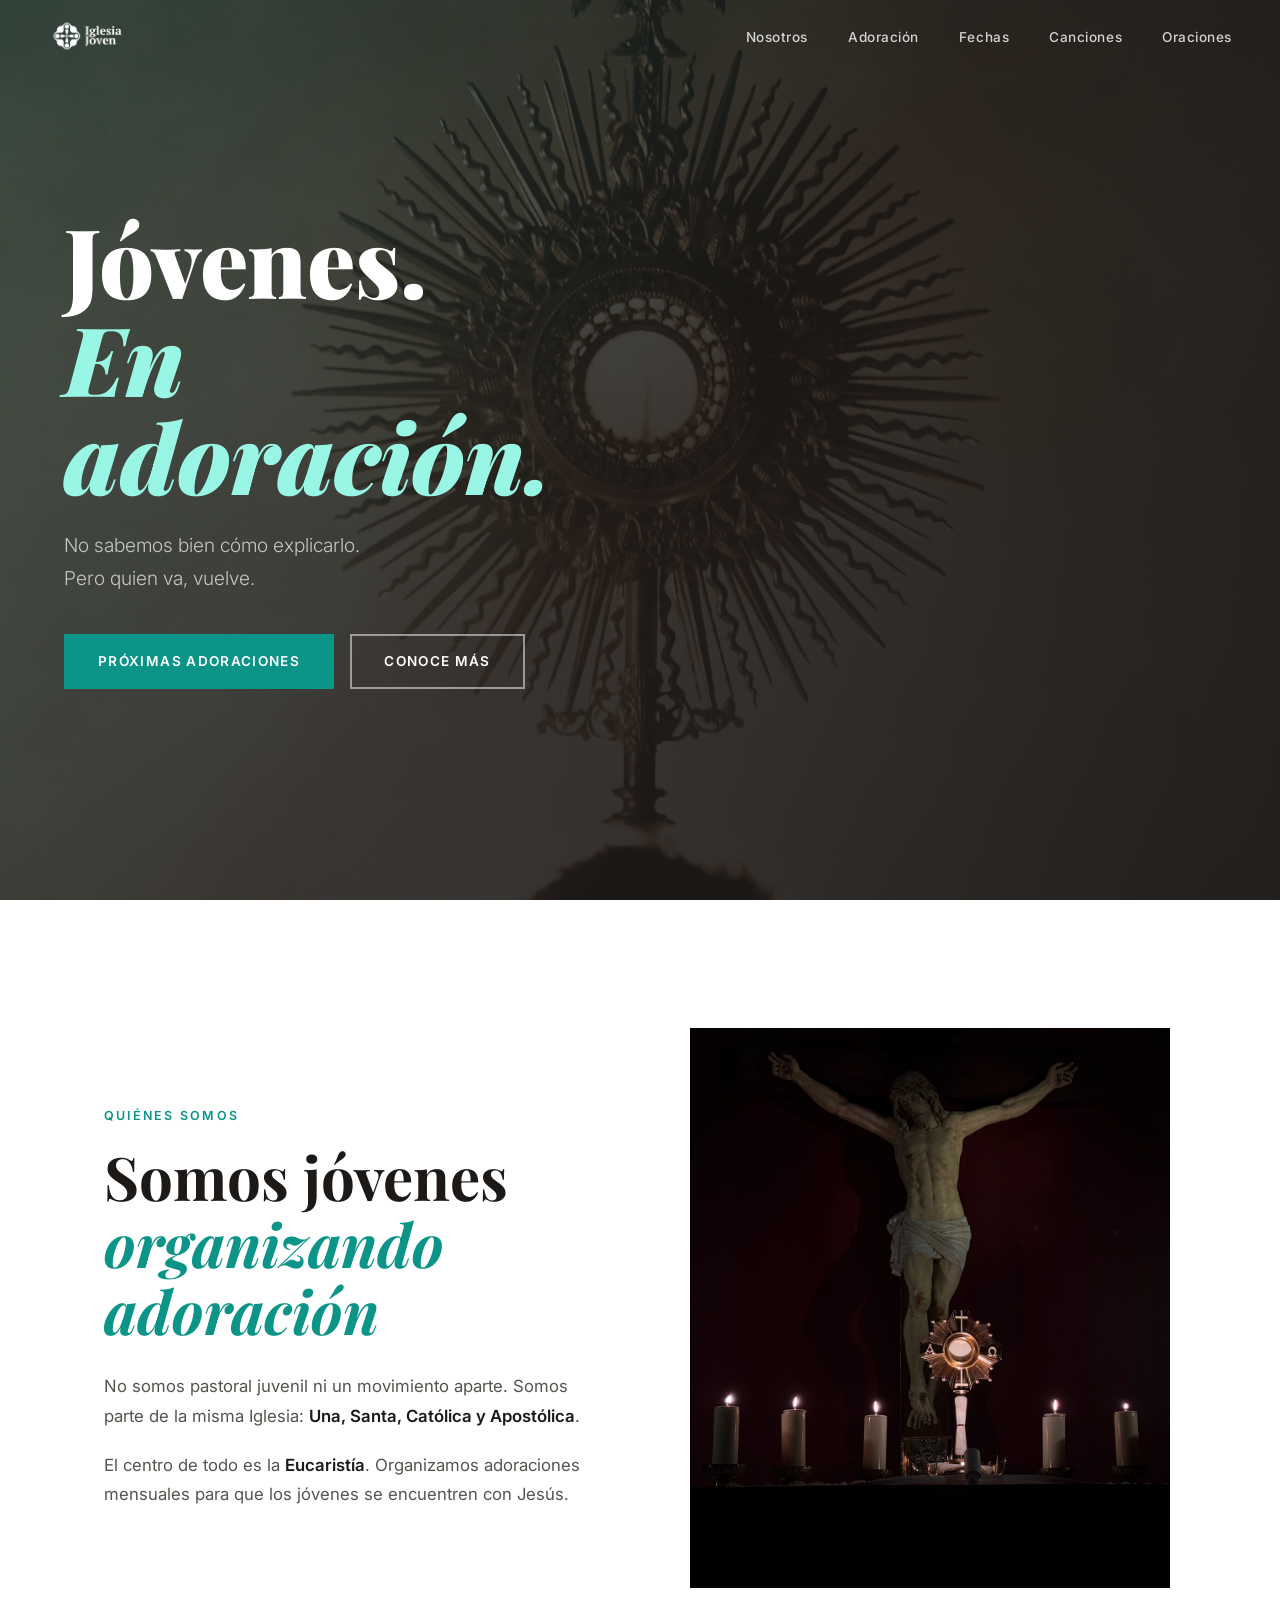
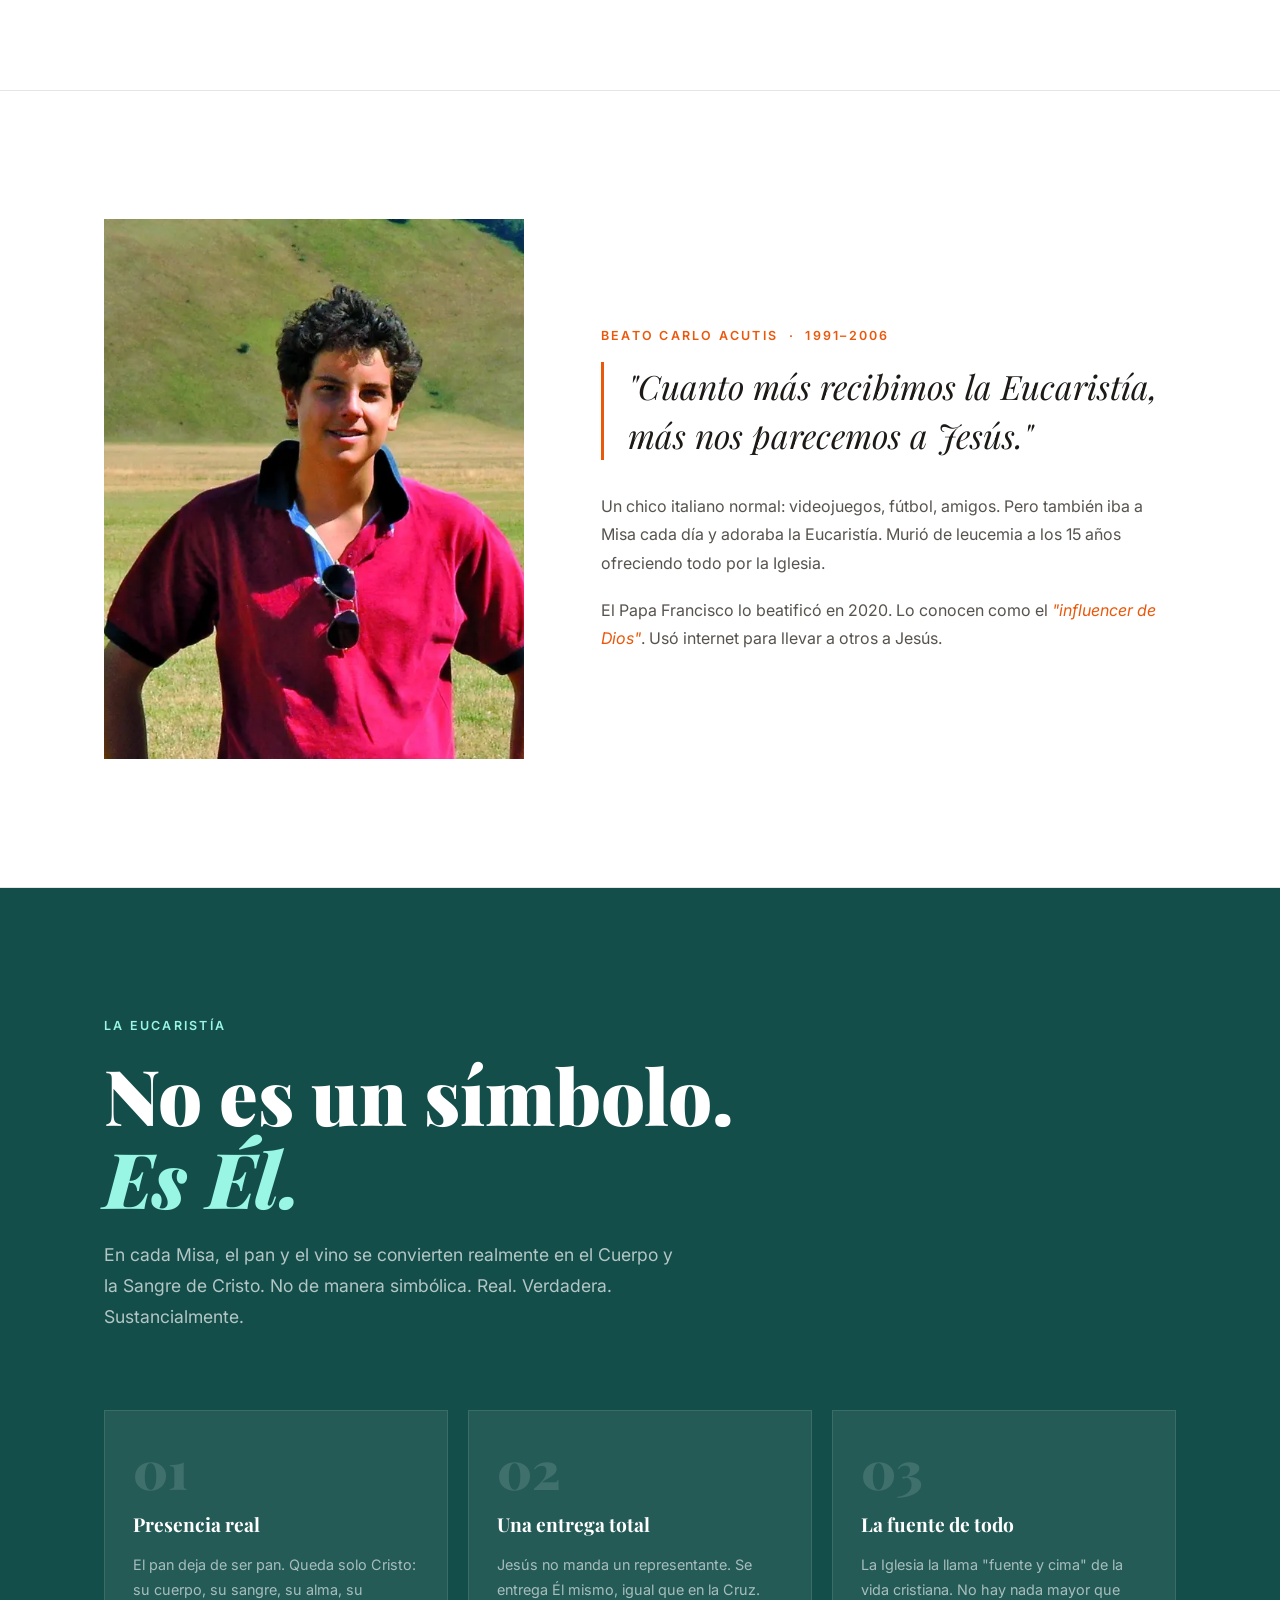
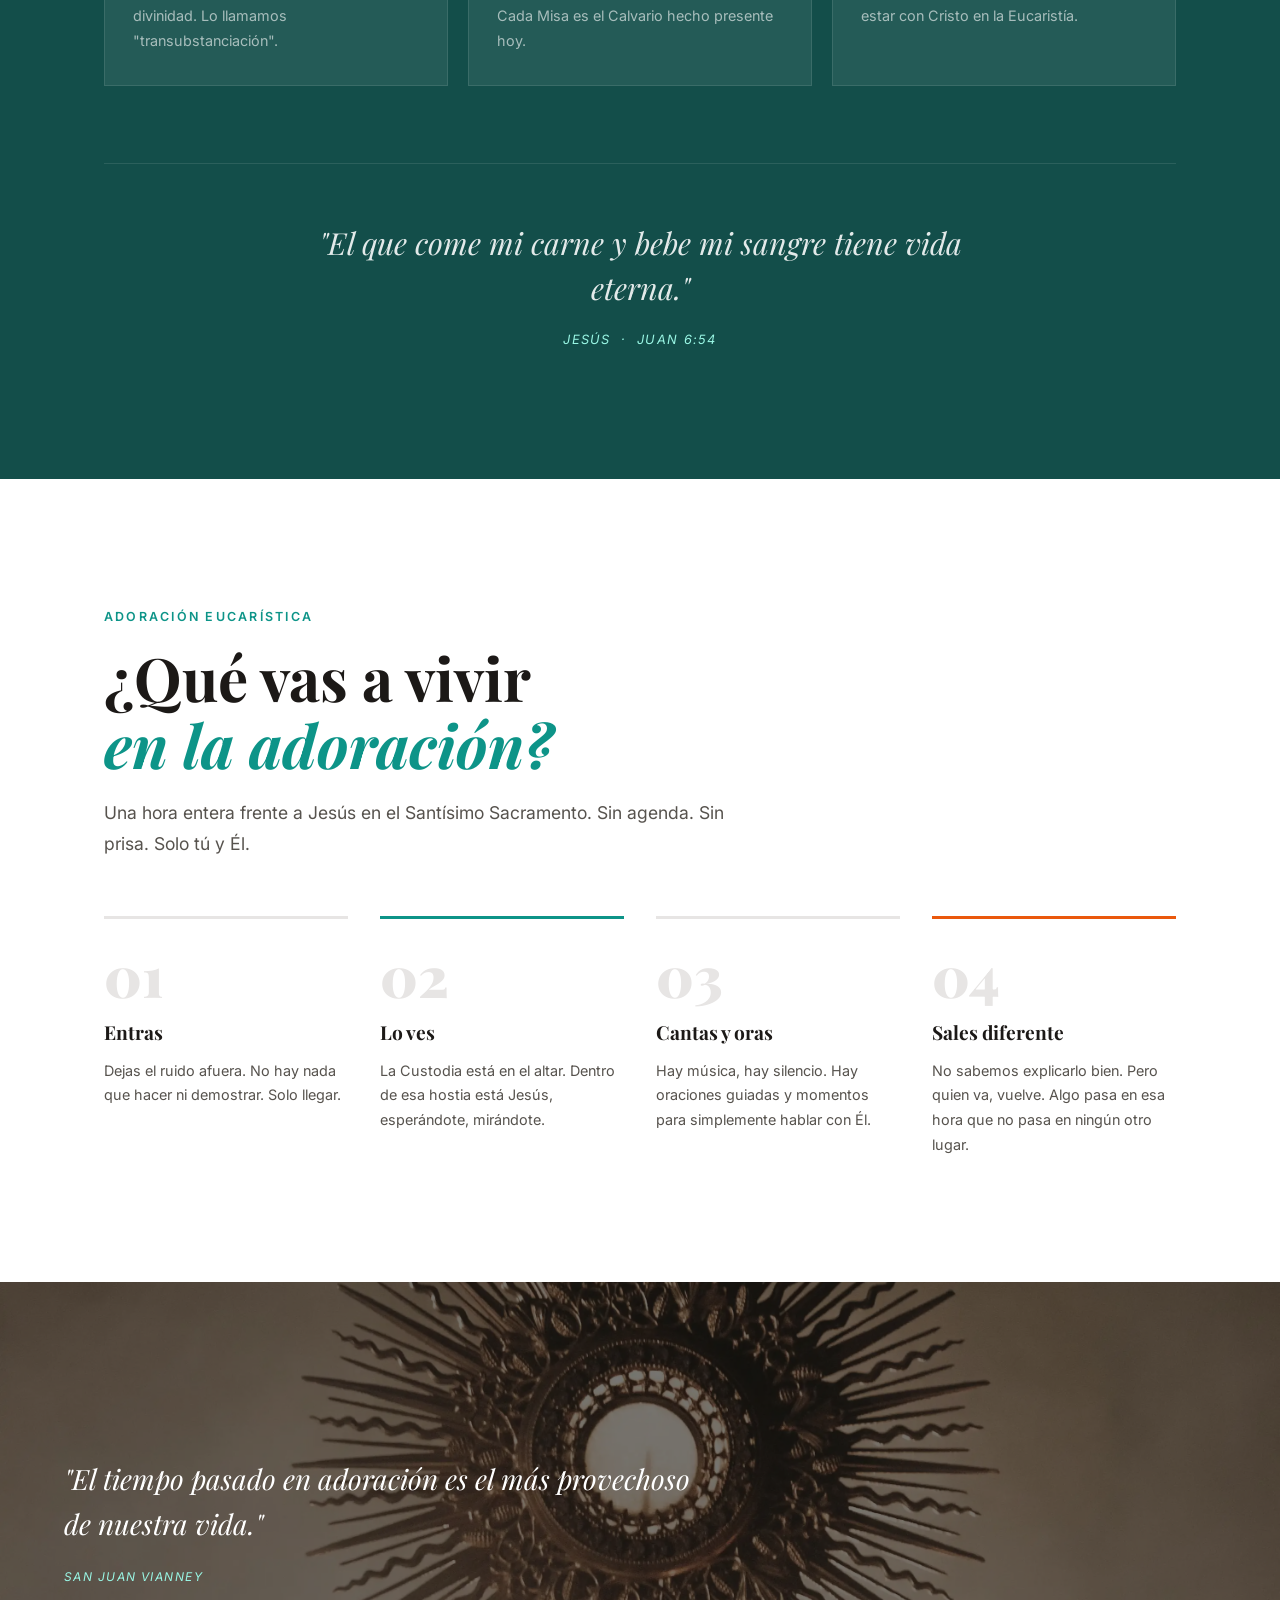
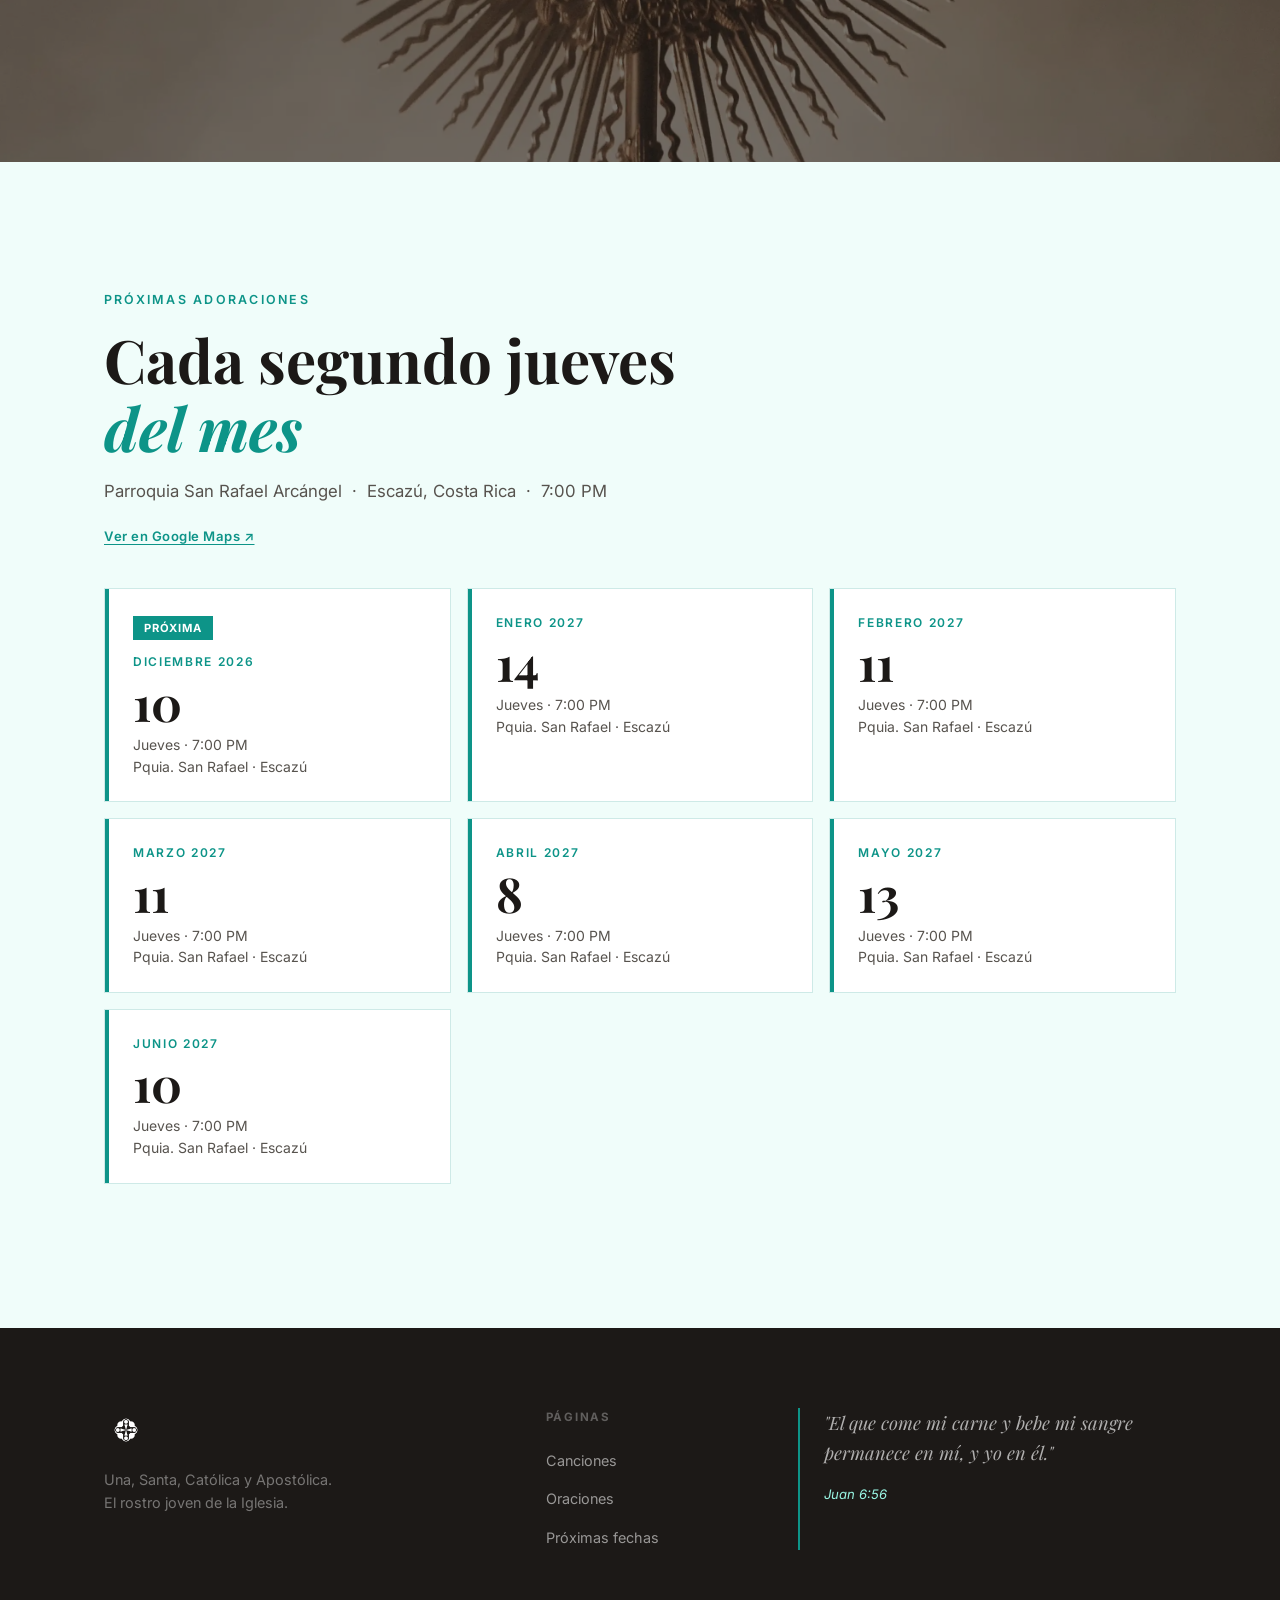
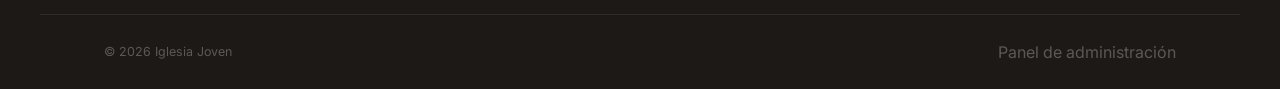
==== commit b4dfeeba: "updates" ====
--- a/index.html
+++ b/index.html
@@ -3,7 +3,7 @@
 <head>
   <meta charset="UTF-8">
   <meta name="viewport" content="width=device-width, initial-scale=1.0">
-  <title>Iglesia Joven — El rostro joven de la Iglesia</title>
+  <title>Iglesia Joven · El rostro joven de la Iglesia</title>
   <meta name="description" content="Iglesia Joven es el rostro joven de la Iglesia Católica. Organizamos Adoraciones Eucarísticas mensuales para llevar corazones jóvenes a Jesús.">
   <meta property="og:title" content="Iglesia Joven">
   <meta property="og:description" content="Jóvenes organizando adoración. Llevamos corazones a Jesús.">
@@ -20,7 +20,7 @@
   <!-- ── NAVIGATION ── -->
   <nav class="nav" id="nav" role="navigation" aria-label="Navegación principal">
     <div class="nav-inner">
-      <a href="index.html" class="nav-logo" aria-label="Iglesia Joven — Inicio">
+      <a href="index.html" class="nav-logo" aria-label="Iglesia Joven · Inicio">
         <img src="Logos/Logotipo-White.png" alt="Iglesia Joven" class="logo-white">
         <img src="Logos/Logotipo-Black.png" alt="Iglesia Joven" class="logo-black">
       </a>
@@ -78,17 +78,16 @@
         </h2>
         <p>
           No somos pastoral juvenil ni un movimiento aparte.
-          Somos parte de la misma Iglesia — <strong>Una, Santa, Católica y Apostólica</strong>.
+          Somos parte de la misma Iglesia: <strong>Una, Santa, Católica y Apostólica</strong>.
         </p>
         <p>
           El centro de todo es la <strong>Eucaristía</strong>. Organizamos adoraciones mensuales
-          desde la <strong>Parroquia San Rafael Arcángel de Escazú</strong> para que los jóvenes
-          se encuentren con Jesús.
+          para que los jóvenes se encuentren con Jesús.
         </p>
       </div>
       <div class="split-img reveal">
         <div class="nosotros-photo">
-          <img src="imgs/eucharist-risen-smoke-in.webp" alt="Custodia eucarística durante adoración">
+          <img src="imgs/chapel-eucharist-christ-in-the-back.webp" alt="Adoración eucarística en capilla">
         </div>
       </div>
     </div>
@@ -106,8 +105,8 @@
           "Cuanto más recibimos la Eucaristía, más nos parecemos a Jesús."
         </blockquote>
         <div class="carlo-bio">
-          <p>Un chico italiano normal — videojuegos, fútbol, amigos. Pero también iba a Misa cada día y adoraba la Eucaristía. Murió de leucemia a los 15 años ofreciendo todo por la Iglesia.</p>
-          <p>El Papa Francisco lo beatificó en 2020. Lo conocen como el <em>"influencer de Dios"</em> — usó internet para llevar a otros a Jesús. Exactamente lo que hacemos nosotros.</p>
+          <p>Un chico italiano normal: videojuegos, fútbol, amigos. Pero también iba a Misa cada día y adoraba la Eucaristía. Murió de leucemia a los 15 años ofreciendo todo por la Iglesia.</p>
+          <p>El Papa Francisco lo beatificó en 2020. Lo conocen como el <em>"influencer de Dios"</em>. Usó internet para llevar a otros a Jesús.</p>
         </div>
       </div>
     </div>
@@ -129,7 +128,7 @@
         <div class="ecard">
           <div class="ecard-num">01</div>
           <h3>Presencia real</h3>
-          <p>El pan deja de ser pan. Queda solo Cristo — su cuerpo, su sangre, su alma, su divinidad. Lo llamamos "transubstanciación".</p>
+          <p>El pan deja de ser pan. Queda solo Cristo: su cuerpo, su sangre, su alma, su divinidad. Lo llamamos "transubstanciación".</p>
         </div>
         <div class="ecard">
           <div class="ecard-num">02</div>
@@ -146,7 +145,7 @@
       <!-- Verse -->
       <div class="eucaristia-verse reveal">
         <blockquote>"El que come mi carne y bebe mi sangre tiene vida eterna."</blockquote>
-        <cite>— Jesús &nbsp;·&nbsp; Juan 6:54</cite>
+        <cite>Jesús &nbsp;·&nbsp; Juan 6:54</cite>
       </div>
 
     </div>
@@ -171,7 +170,7 @@
         <div class="astep">
           <div class="astep-num">02</div>
           <h3>Lo ves</h3>
-          <p>La Custodia está en el altar. Dentro de esa hostia está Jesús — esperándote, mirándote.</p>
+          <p>La Custodia está en el altar. Dentro de esa hostia está Jesús, esperándote, mirándote.</p>
         </div>
         <div class="astep">
           <div class="astep-num">03</div>
@@ -189,12 +188,10 @@
 
     <!-- Full-width dark experience strip -->
     <div class="adoracion-strip">
-      <div class="adoracion-strip-imgs">
-        <img src="imgs/chapel-eucharist-christ-in-the-back.webp" alt="Adoración eucarística en capilla">
-      </div>
+      <img src="imgs/eucharist-risen-smoke-in.webp" alt="Custodia eucarística" class="adoracion-strip-bg" loading="lazy">
       <div class="adoracion-strip-text">
         <blockquote>"El tiempo pasado en adoración es el más provechoso de nuestra vida."</blockquote>
-        <cite>— San Juan Vianney</cite>
+        <cite>San Juan Vianney</cite>
       </div>
     </div>
 
@@ -210,6 +207,7 @@
       <p class="fechas-subtitle reveal">
         Parroquia San Rafael Arcángel &nbsp;·&nbsp; Escazú, Costa Rica &nbsp;·&nbsp; 7:00 PM
       </p>
+      <a href="https://share.google/cnCtVxWoxsBsEWJ0V" target="_blank" rel="noopener noreferrer" class="fechas-maps-link reveal">Ver en Google Maps ↗</a>
       <div class="fechas-grid reveal" id="fechasGrid" aria-live="polite">
         <!-- Generado por JS -->
       </div>
@@ -234,7 +232,7 @@
       </div>
       <div class="footer-quote">
         <p>"El que come mi carne y bebe mi sangre permanece en mí, y yo en él."</p>
-        <cite>— Juan 6:56</cite>
+        <cite>Juan 6:56</cite>
       </div>
     </div>
     <div class="footer-bottom">
--- a/css/styles.css
+++ b/css/styles.css
@@ -128,11 +128,10 @@
 .astep h3 { font-family: var(--serif); font-size: 1.2rem; font-weight: 700; color: var(--dark); margin-bottom: .625rem; }
 .astep p { font-size: .9rem; color: var(--mid); line-height: 1.72; }
 /* Dark strip */
-.adoracion-strip { background: var(--dark-2); display: grid; grid-template-columns: 1fr 1.3fr; }
-.adoracion-strip-imgs { overflow: hidden; min-height: 400px; }
-.adoracion-strip-imgs img { width: 100%; height: 100%; object-fit: cover; object-position: center; display: block; opacity: .8; }
-.adoracion-strip-text { display: flex; flex-direction: column; justify-content: center; padding: 4rem 3.5rem 4rem 3rem; border-left: 1px solid rgba(255,255,255,.08); }
-.adoracion-strip-text blockquote { font-family: var(--serif); font-size: clamp(1.25rem, 2.5vw, 1.6rem); font-style: italic; color: var(--white); line-height: 1.6; margin-bottom: 1.25rem; }
+.adoracion-strip { position: relative; min-height: 480px; overflow: hidden; display: flex; align-items: center; background: var(--dark); }
+.adoracion-strip-bg { position: absolute; inset: 0; width: 100%; height: 100%; object-fit: cover; object-position: center; opacity: .4; }
+.adoracion-strip-text { position: relative; z-index: 1; display: flex; flex-direction: column; justify-content: center; padding: 4rem clamp(1.5rem, 5vw, 4rem); max-width: 780px; }
+.adoracion-strip-text blockquote { font-family: var(--serif); font-size: clamp(1.3rem, 2.5vw, 1.75rem); font-style: italic; color: var(--white); line-height: 1.6; margin-bottom: 1.25rem; }
 .adoracion-strip-text cite { font-size: .75rem; color: var(--teal-light); letter-spacing: .12em; text-transform: uppercase; }
 
 /* ── CARLO ACUTIS ── */
@@ -146,7 +145,9 @@
 
 /* ── FECHAS ── */
 .section-fechas { padding: clamp(5rem, 10vw, 9rem) 0; background: var(--teal-pale); }
-.fechas-subtitle { color: var(--mid); font-size: 1.05rem; margin-top: -.75rem; margin-bottom: 3rem; }
+.fechas-subtitle { color: var(--mid); font-size: 1.05rem; margin-top: -.75rem; margin-bottom: 1rem; }
+.fechas-maps-link { display: inline-block; font-size: .82rem; font-weight: 600; color: var(--teal); letter-spacing: .04em; margin-bottom: 2.5rem; text-decoration: underline; text-underline-offset: 3px; }
+.fechas-maps-link:hover { color: var(--teal-mid); }
 .fechas-grid { display: grid; grid-template-columns: repeat(auto-fill, minmax(260px, 1fr)); gap: 1rem; margin-bottom: 1rem; }
 .fecha-card { background: var(--white); border: 1px solid rgba(13,148,136,.2); padding: 1.5rem 1.75rem; position: relative; overflow: hidden; transition: box-shadow .2s; }
 .fecha-card:hover { box-shadow: 0 4px 20px rgba(13,148,136,.12); }
@@ -308,9 +309,8 @@
   .nosotros-photo img { height: 320px; }
   .eucaristia-grid { grid-template-columns: 1fr; }
   .adoracion-steps { grid-template-columns: repeat(2, 1fr); }
-  .adoracion-strip { grid-template-columns: 1fr; }
-  .adoracion-strip-imgs { min-height: 300px; max-height: 380px; }
-  .adoracion-strip-text { border-left: none; border-top: 1px solid rgba(255,255,255,.08); padding: 2.5rem; }
+  .adoracion-strip { min-height: 380px; }
+  .adoracion-strip-text { padding: 2.5rem; }
 }
 
 /* ── MOBILE (480px) ── */
@@ -363,7 +363,7 @@
   .astep-num { font-size: 2.25rem; margin-bottom: .4rem; }
   .astep h3 { font-size: 1.05rem; margin-bottom: .4rem; }
   .astep p { font-size: .875rem; }
-  .adoracion-strip-imgs { min-height: 220px; max-height: 260px; }
+  .adoracion-strip { min-height: 300px; }
   .adoracion-strip-text { padding: 2rem 1.5rem; }
   .adoracion-strip-text blockquote { font-size: 1.05rem; }
 
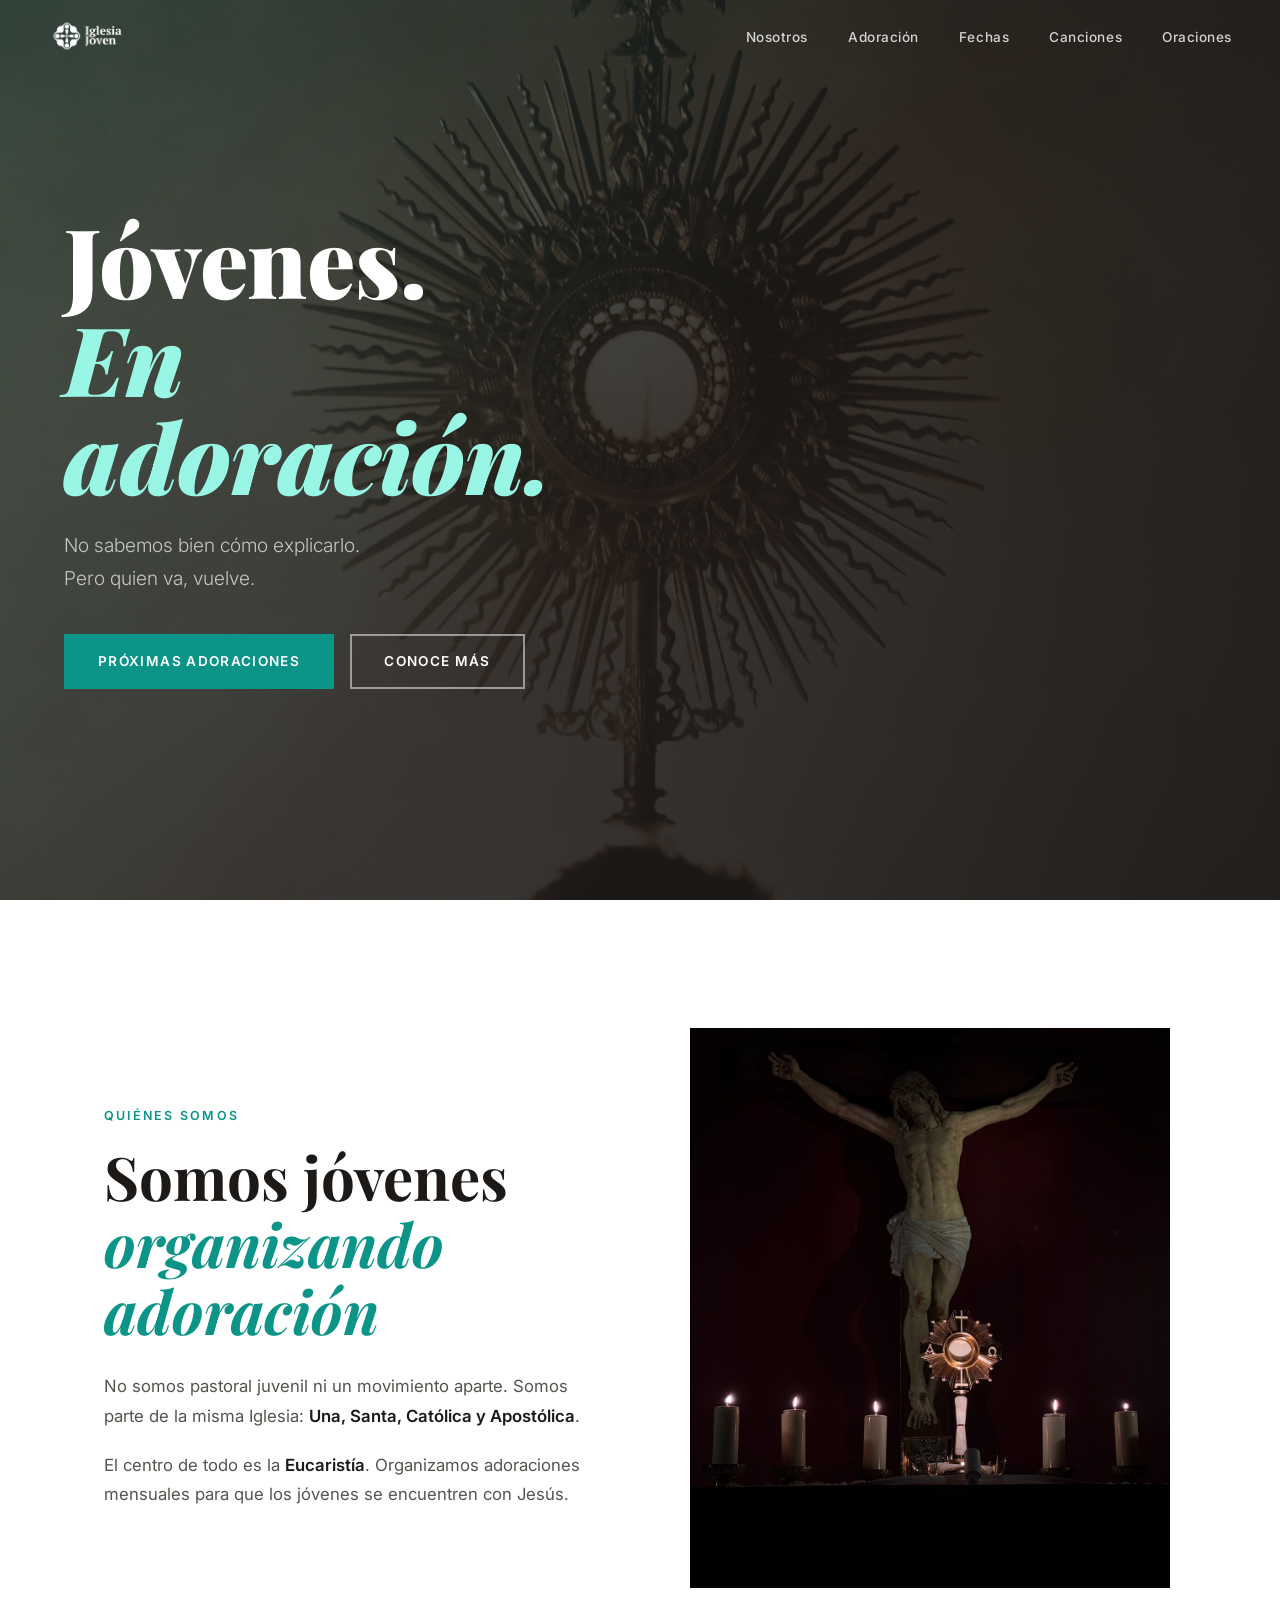
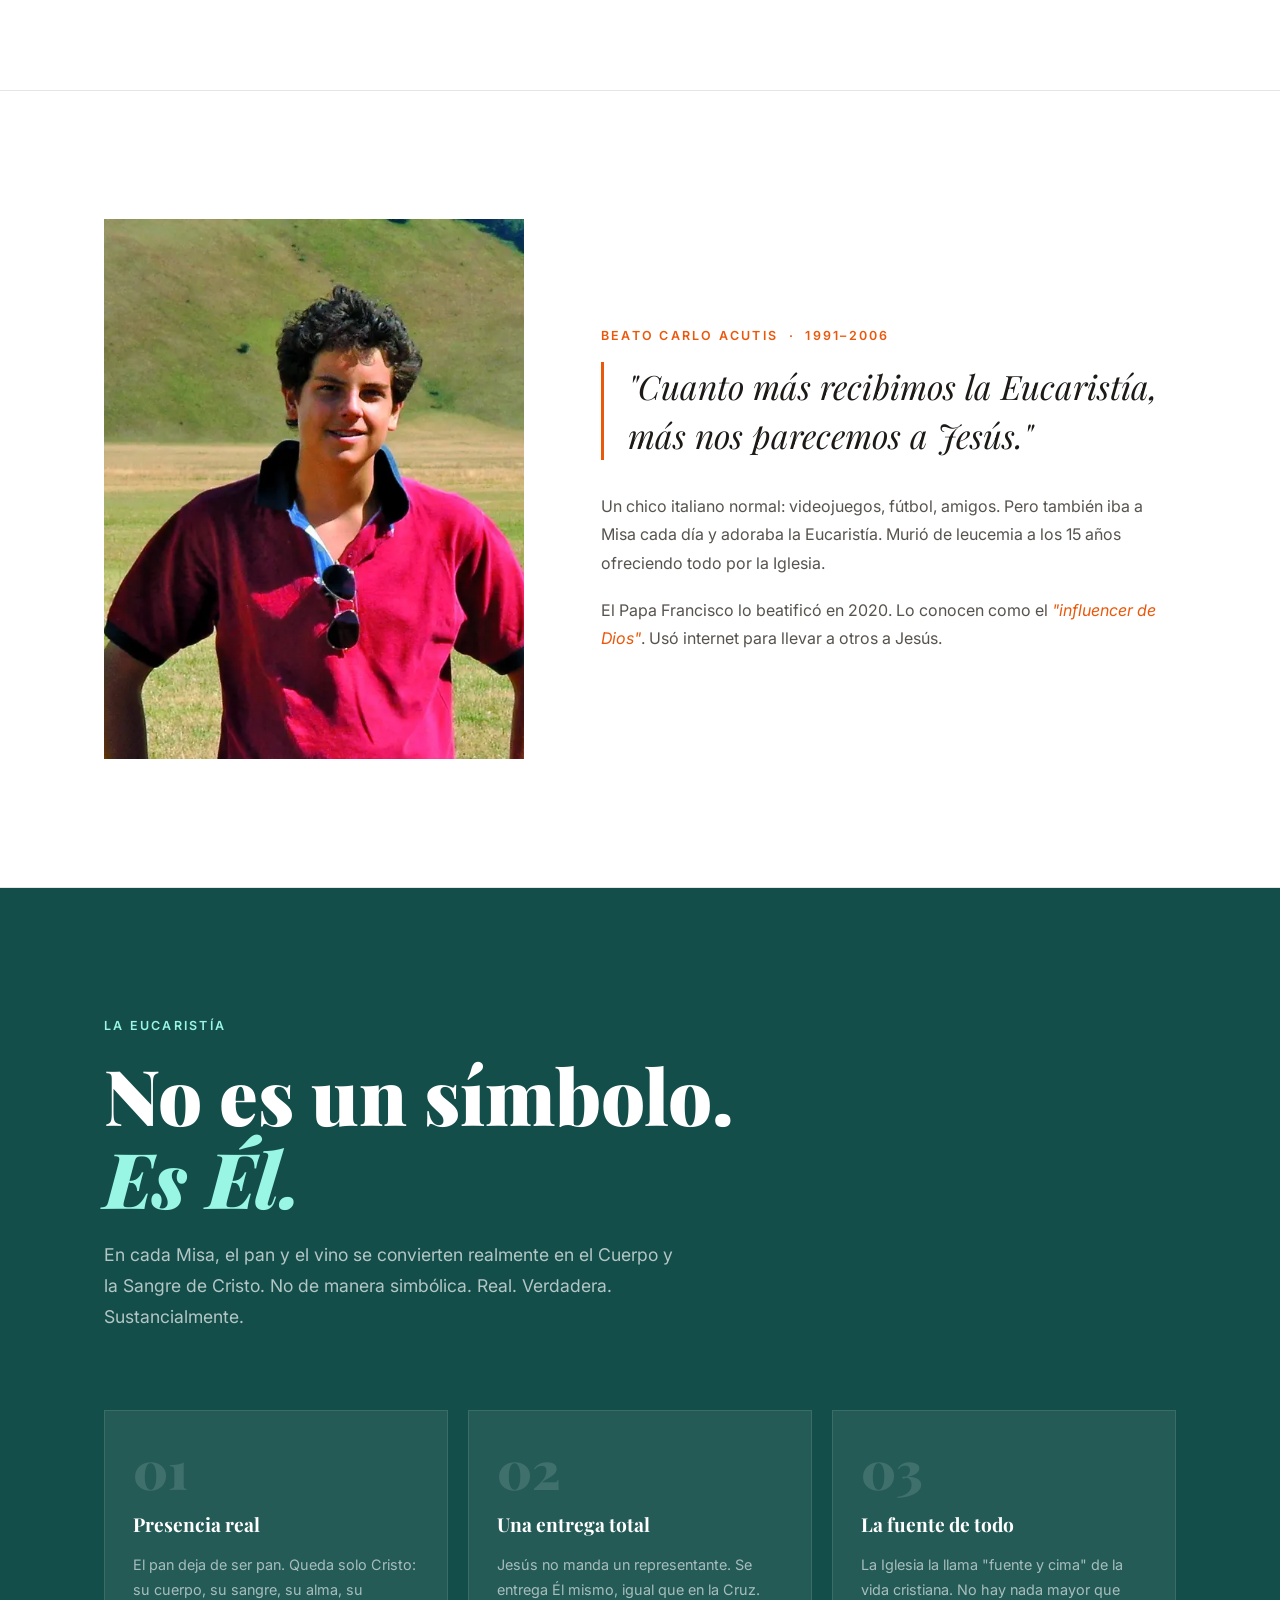
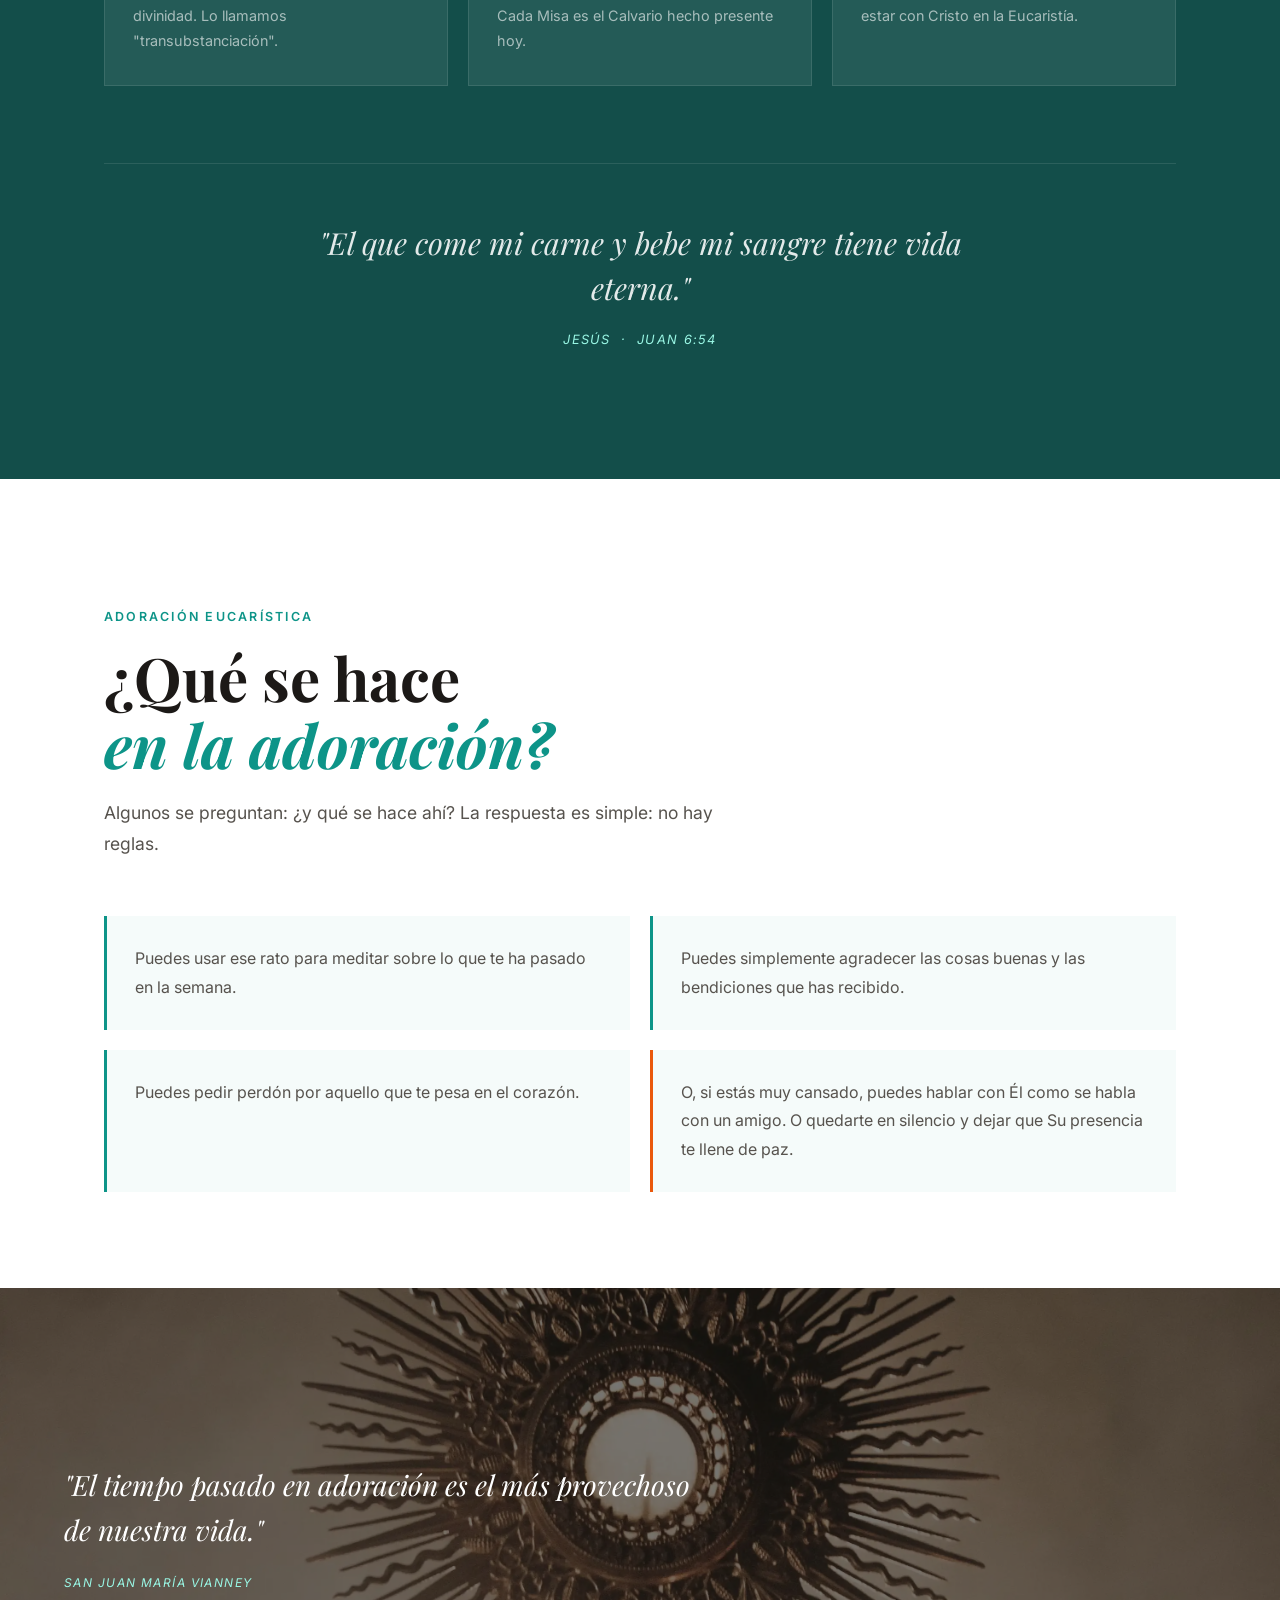
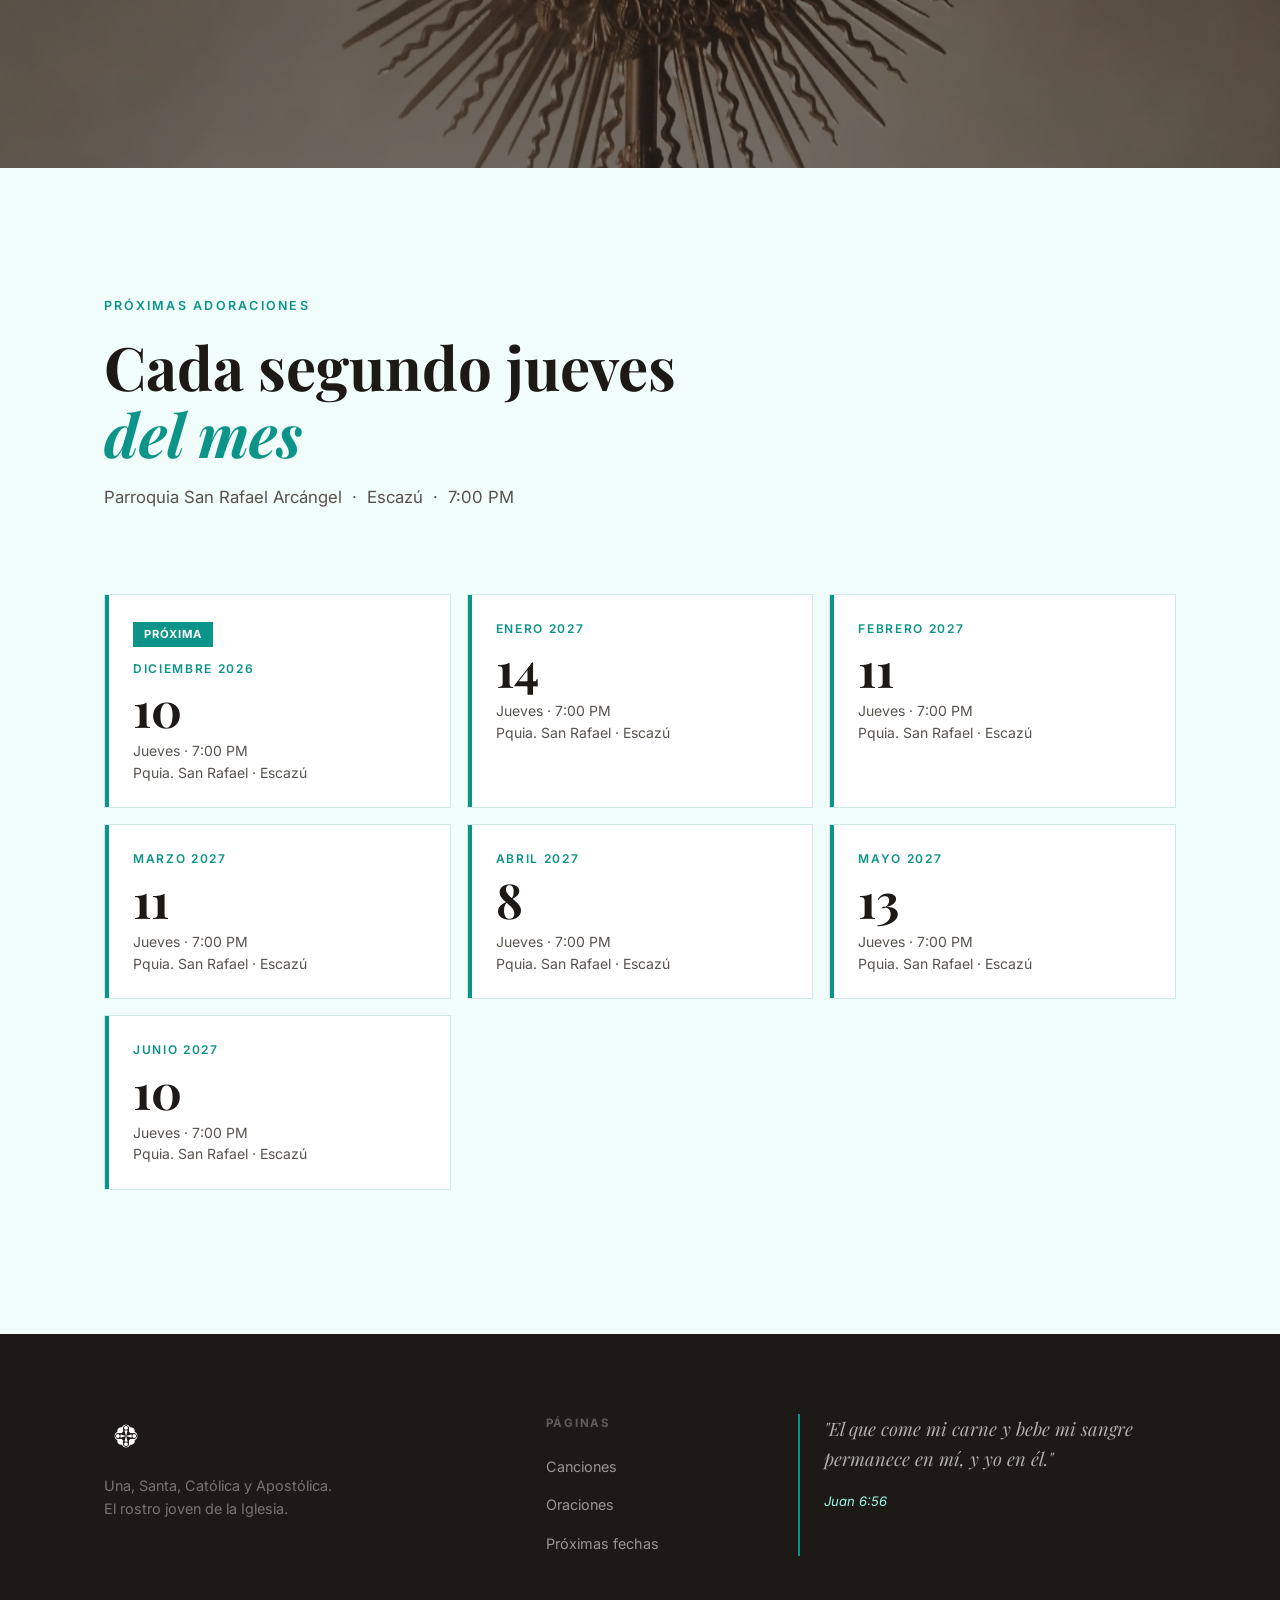
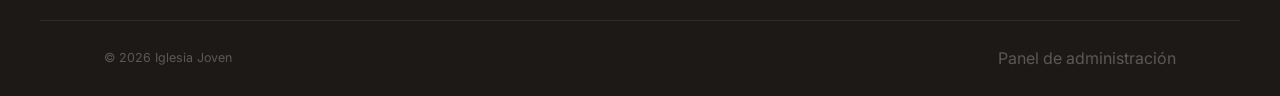
==== commit 3f3200f6: "updates" ====
--- a/index.html
+++ b/index.html
@@ -157,30 +157,22 @@
 
       <div class="adoracion-intro reveal">
         <span class="eyebrow">Adoración Eucarística</span>
-        <h2 class="section-title">¿Qué vas a vivir<br><em>en la adoración?</em></h2>
-        <p class="adoracion-intro-text">Una hora entera frente a Jesús en el Santísimo Sacramento. Sin agenda. Sin prisa. Solo tú y Él.</p>
-      </div>
-
-      <div class="adoracion-steps reveal">
-        <div class="astep">
-          <div class="astep-num">01</div>
-          <h3>Entras</h3>
-          <p>Dejas el ruido afuera. No hay nada que hacer ni demostrar. Solo llegar.</p>
-        </div>
-        <div class="astep">
-          <div class="astep-num">02</div>
-          <h3>Lo ves</h3>
-          <p>La Custodia está en el altar. Dentro de esa hostia está Jesús, esperándote, mirándote.</p>
-        </div>
-        <div class="astep">
-          <div class="astep-num">03</div>
-          <h3>Cantas y oras</h3>
-          <p>Hay música, hay silencio. Hay oraciones guiadas y momentos para simplemente hablar con Él.</p>
-        </div>
-        <div class="astep">
-          <div class="astep-num">04</div>
-          <h3>Sales diferente</h3>
-          <p>No sabemos explicarlo bien. Pero quien va, vuelve. Algo pasa en esa hora que no pasa en ningún otro lugar.</p>
+        <h2 class="section-title">¿Qué se hace<br><em>en la adoración?</em></h2>
+        <p class="adoracion-intro-text">Algunos se preguntan: ¿y qué se hace ahí? La respuesta es simple: no hay reglas.</p>
+      </div>
+
+      <div class="adoracion-options reveal">
+        <div class="aoption">
+          <p>Puedes usar ese rato para meditar sobre lo que te ha pasado en la semana.</p>
+        </div>
+        <div class="aoption">
+          <p>Puedes simplemente agradecer las cosas buenas y las bendiciones que has recibido.</p>
+        </div>
+        <div class="aoption">
+          <p>Puedes pedir perdón por aquello que te pesa en el corazón.</p>
+        </div>
+        <div class="aoption aoption-last">
+          <p>O, si estás muy cansado, puedes hablar con Él como se habla con un amigo. O quedarte en silencio y dejar que Su presencia te llene de paz.</p>
         </div>
       </div>
 
@@ -191,7 +183,7 @@
       <img src="imgs/eucharist-risen-smoke-in.webp" alt="Custodia eucarística" class="adoracion-strip-bg" loading="lazy">
       <div class="adoracion-strip-text">
         <blockquote>"El tiempo pasado en adoración es el más provechoso de nuestra vida."</blockquote>
-        <cite>San Juan Vianney</cite>
+        <cite>San Juan María Vianney</cite>
       </div>
     </div>
 
@@ -205,7 +197,7 @@
         Cada segundo jueves<br><em>del mes</em>
       </h2>
       <p class="fechas-subtitle reveal">
-        Parroquia San Rafael Arcángel &nbsp;·&nbsp; Escazú, Costa Rica &nbsp;·&nbsp; 7:00 PM
+        Parroquia San Rafael Arcángel &nbsp;·&nbsp; Escazú &nbsp;·&nbsp; 7:00 PM
       </p>
       <a href="https://share.google/cnCtVxWoxsBsEWJ0V" target="_blank" rel="noopener noreferrer" class="fechas-maps-link reveal">Ver en Google Maps ↗</a>
       <div class="fechas-grid reveal" id="fechasGrid" aria-live="polite">
--- a/css/styles.css
+++ b/css/styles.css
@@ -120,13 +120,10 @@
 .section-adoracion { padding: clamp(5rem, 10vw, 9rem) 0 0; }
 .adoracion-intro { max-width: 640px; margin-bottom: 3.5rem; }
 .adoracion-intro-text { color: var(--mid); font-size: 1.1rem; margin-top: -.5rem; }
-.adoracion-steps { display: grid; grid-template-columns: repeat(4, 1fr); gap: 2rem; margin-bottom: clamp(4rem, 8vw, 6rem); }
-.astep { padding: 1.75rem 0; border-top: 3px solid var(--border); }
-.astep:nth-child(2) { border-top-color: var(--teal); }
-.astep:nth-child(4) { border-top-color: var(--orange); }
-.astep-num { font-family: var(--serif); font-size: 3.5rem; font-weight: 900; color: var(--border); line-height: 1; margin-bottom: .875rem; }
-.astep h3 { font-family: var(--serif); font-size: 1.2rem; font-weight: 700; color: var(--dark); margin-bottom: .625rem; }
-.astep p { font-size: .9rem; color: var(--mid); line-height: 1.72; }
+.adoracion-options { display: grid; grid-template-columns: repeat(2, 1fr); gap: 1.25rem; margin-bottom: clamp(4rem, 8vw, 6rem); }
+.aoption { padding: 1.75rem 1.75rem 1.75rem 1.75rem; border-left: 3px solid var(--teal); background: rgba(13,148,136,.04); }
+.aoption-last { border-left-color: var(--orange); }
+.aoption p { font-size: 1rem; color: var(--mid); line-height: 1.8; }
 /* Dark strip */
 .adoracion-strip { position: relative; min-height: 480px; overflow: hidden; display: flex; align-items: center; background: var(--dark); }
 .adoracion-strip-bg { position: absolute; inset: 0; width: 100%; height: 100%; object-fit: cover; object-position: center; opacity: .4; }
@@ -308,7 +305,6 @@
   .carlo-photo img { height: 380px; }
   .nosotros-photo img { height: 320px; }
   .eucaristia-grid { grid-template-columns: 1fr; }
-  .adoracion-steps { grid-template-columns: repeat(2, 1fr); }
   .adoracion-strip { min-height: 380px; }
   .adoracion-strip-text { padding: 2.5rem; }
 }
@@ -358,11 +354,8 @@
   /* Adoración */
   .adoracion-intro { margin-bottom: 1.75rem; }
   .adoracion-intro-text { font-size: 1rem; }
-  .adoracion-steps { grid-template-columns: 1fr; gap: 0; }
-  .astep { padding: 1.1rem 0; }
-  .astep-num { font-size: 2.25rem; margin-bottom: .4rem; }
-  .astep h3 { font-size: 1.05rem; margin-bottom: .4rem; }
-  .astep p { font-size: .875rem; }
+  .adoracion-options { grid-template-columns: 1fr; }
+  .aoption p { font-size: .95rem; }
   .adoracion-strip { min-height: 300px; }
   .adoracion-strip-text { padding: 2rem 1.5rem; }
   .adoracion-strip-text blockquote { font-size: 1.05rem; }
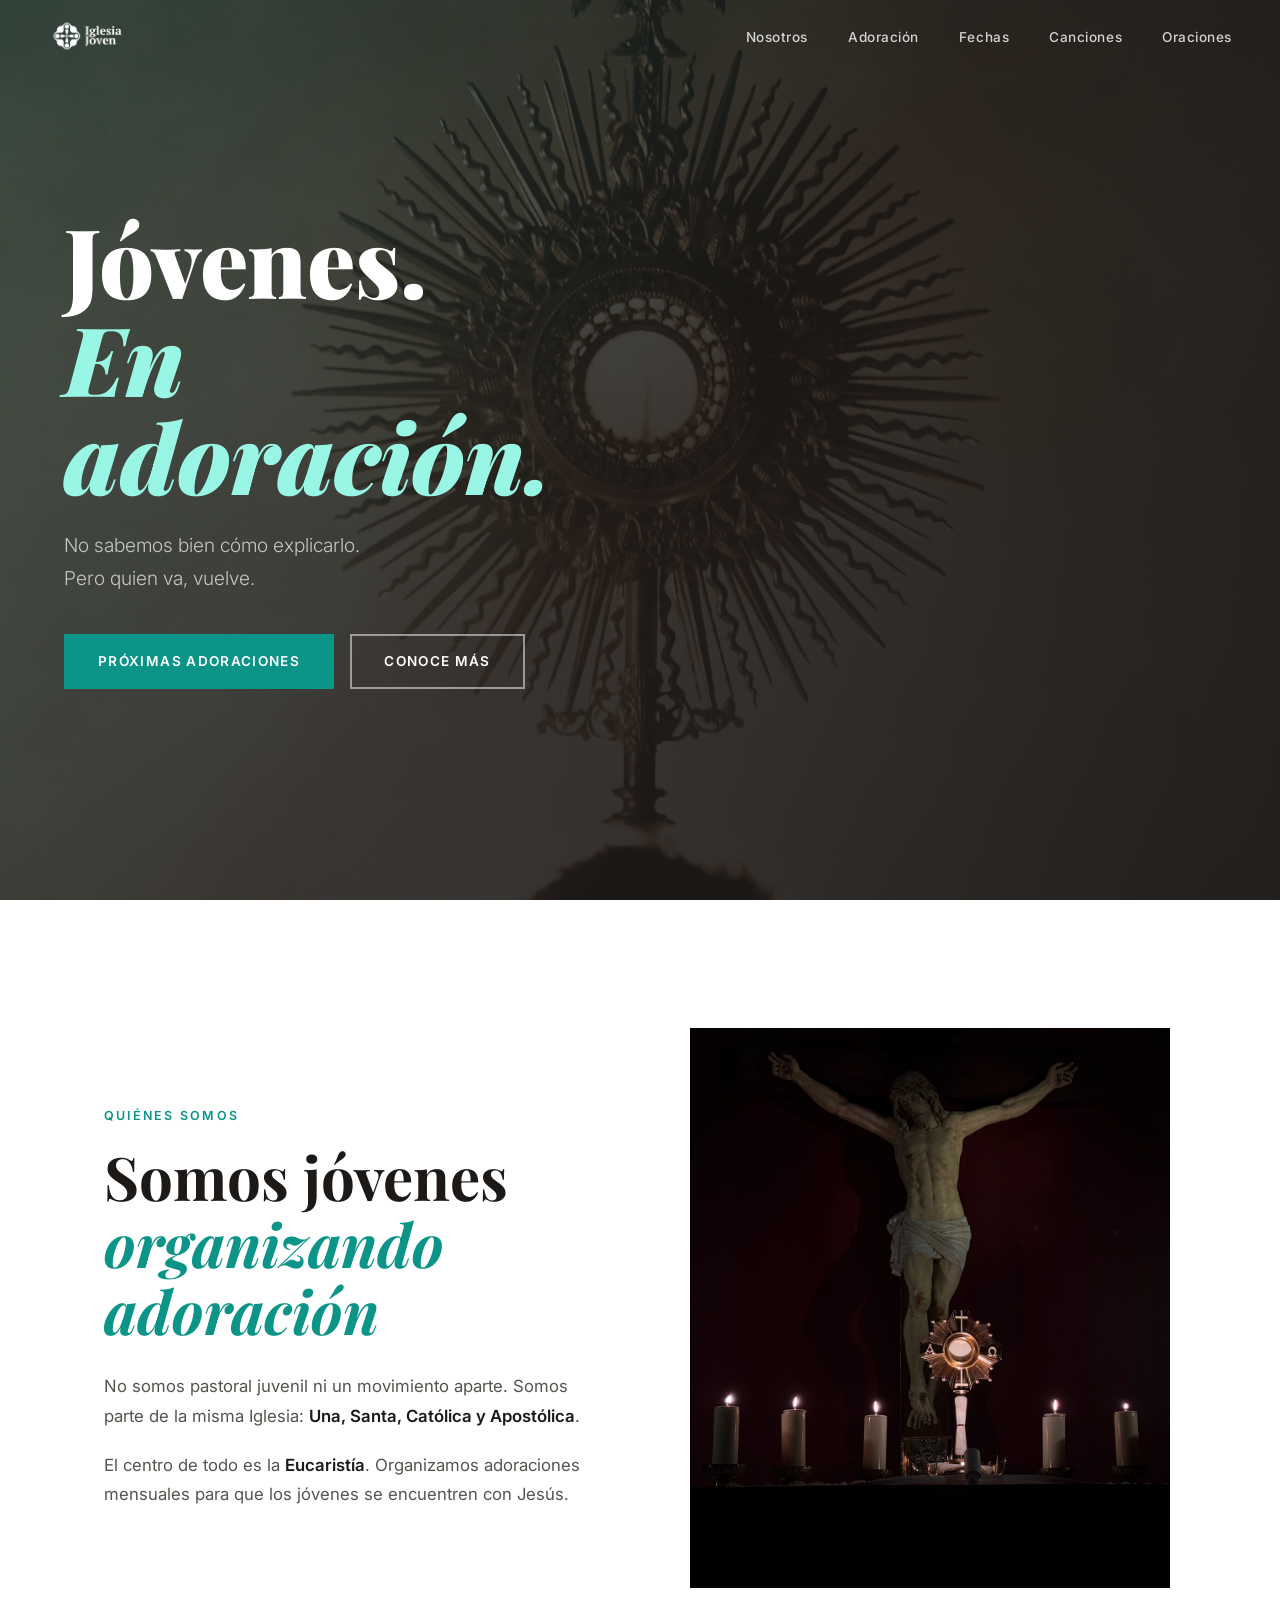
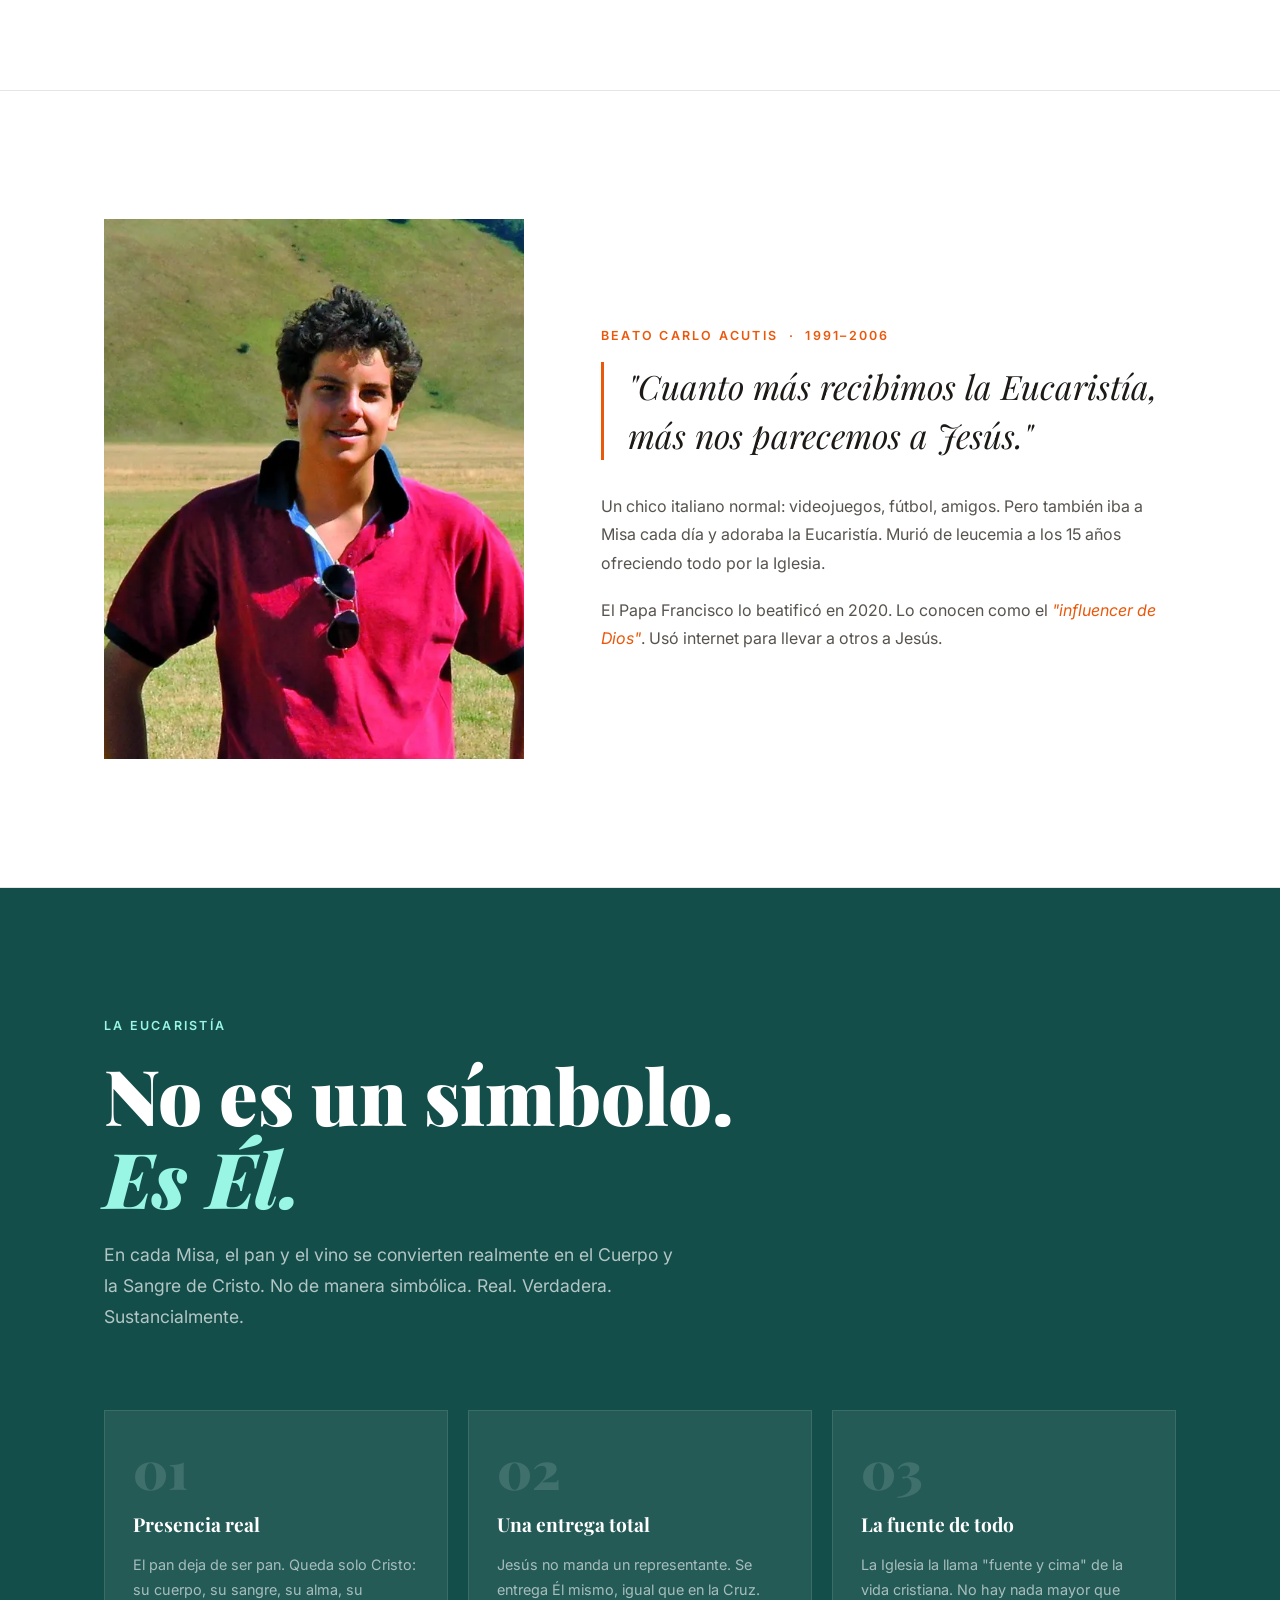
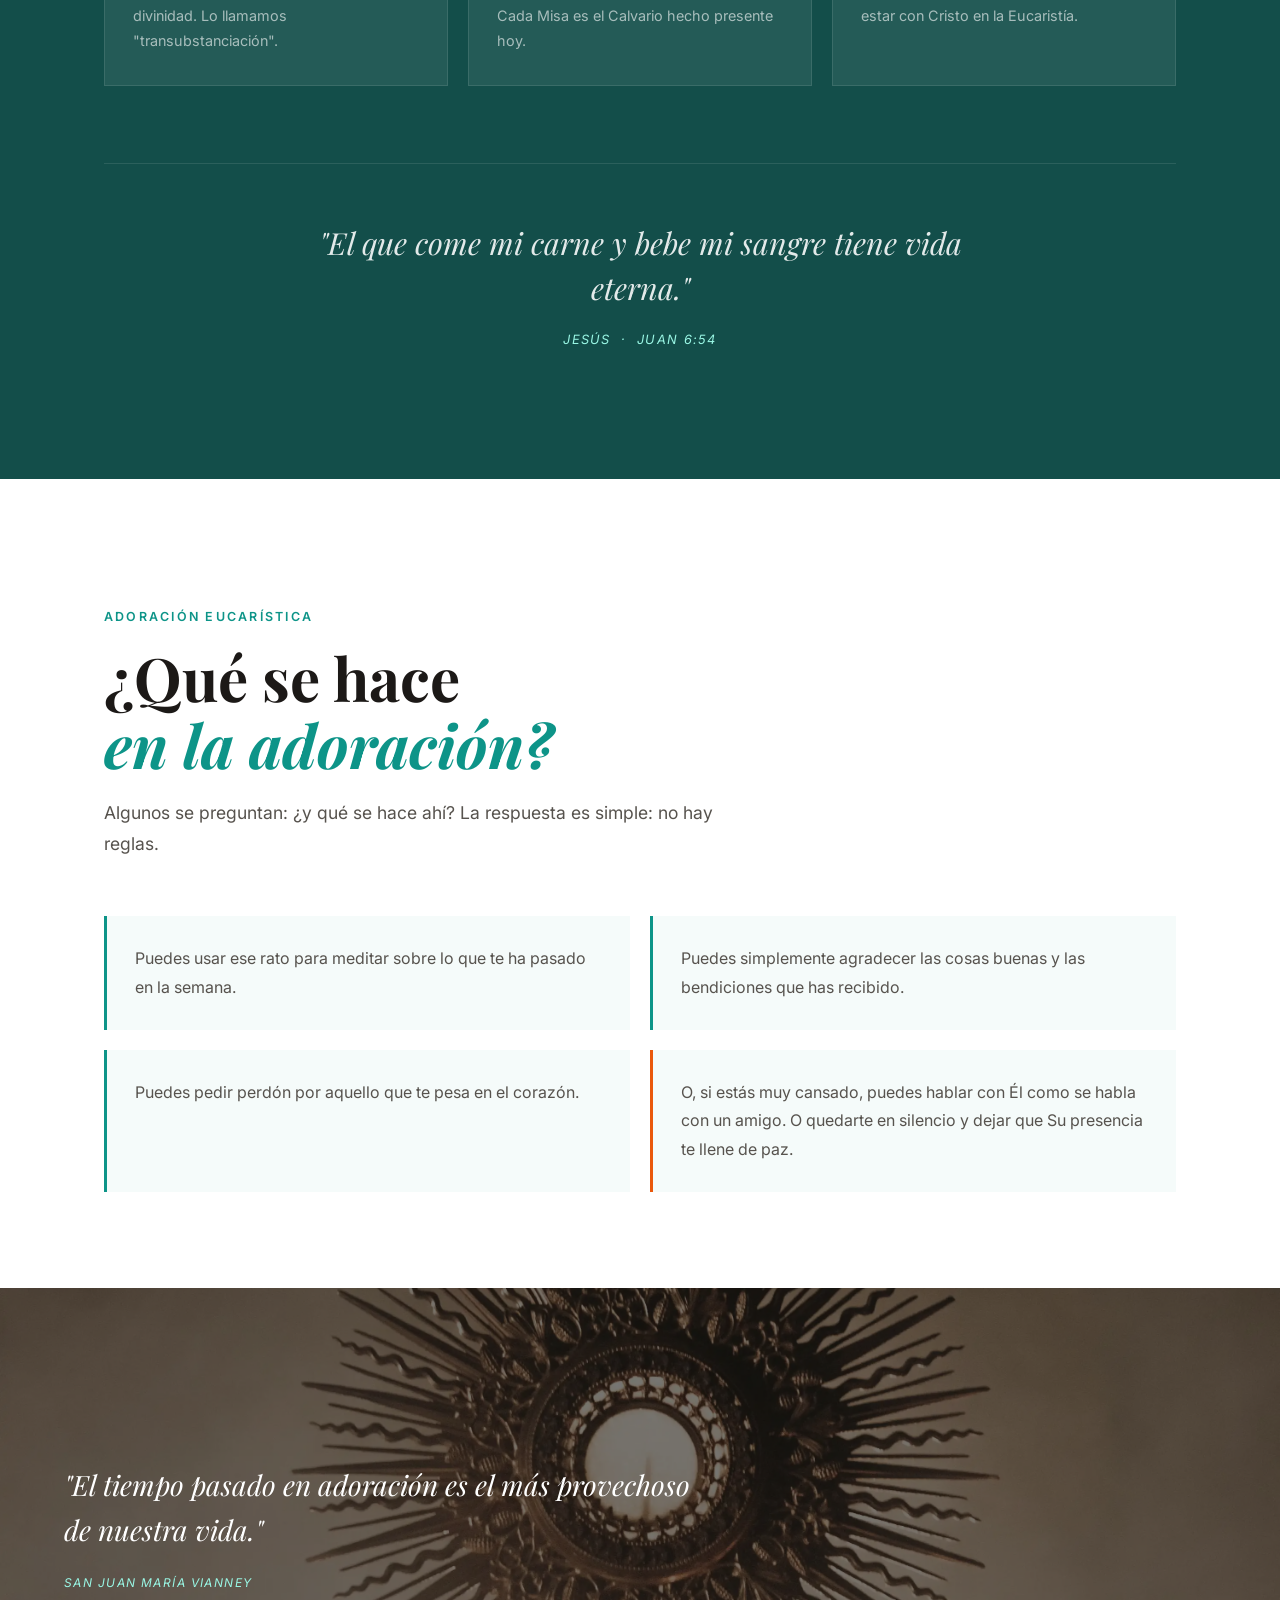
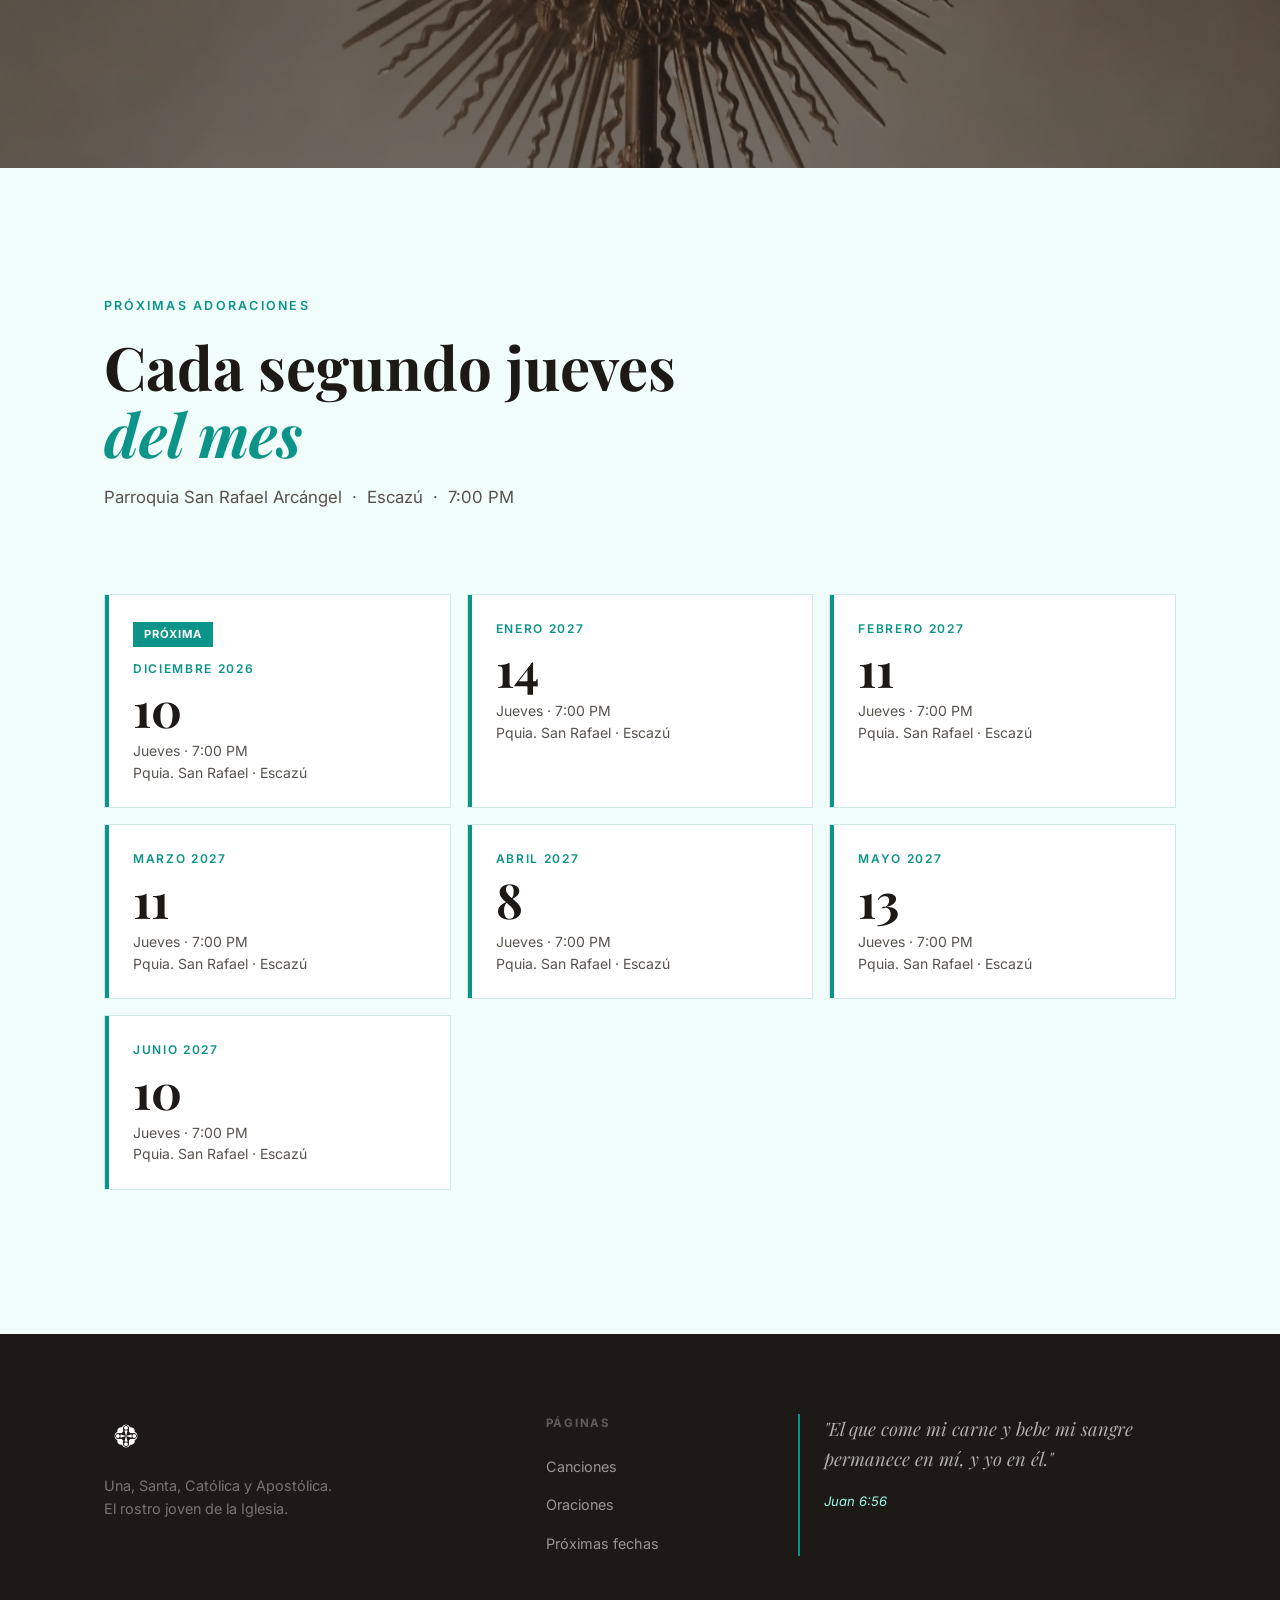
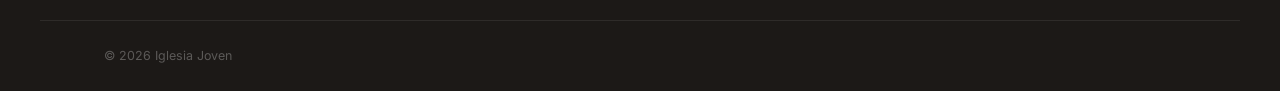
==== commit f04ced8b: "update" ====
--- a/index.html
+++ b/index.html
@@ -230,7 +230,6 @@
     <div class="footer-bottom">
       <div class="container">
         <p>© 2026 Iglesia Joven</p>
-        <a href="admin.html">Panel de administración</a>
       </div>
     </div>
   </footer>
--- a/css/styles.css
+++ b/css/styles.css
@@ -218,14 +218,14 @@
 /* Song modal */
 .modal-overlay { position: fixed; inset: 0; background: rgba(28,25,23,.75); z-index: 200; display: flex; align-items: flex-start; justify-content: center; padding: calc(var(--nav-height) + 1.5rem) 1.5rem 1.5rem; opacity: 0; pointer-events: none; transition: opacity .3s; overflow-y: auto; }
 .modal-overlay.open { opacity: 1; pointer-events: all; }
-.modal { background: var(--white); width: 100%; max-width: 680px; position: relative; }
-.modal-header { padding: 2rem 2rem 1.5rem; border-bottom: 1px solid var(--border); position: sticky; top: 0; background: var(--white); z-index: 1; }
+.modal { background: var(--white); width: 100%; max-width: 680px; position: relative; display: flex; flex-direction: column; max-height: calc(100vh - var(--nav-height) - 3rem); }
+.modal-header { padding: 2rem 2rem 1.5rem; border-bottom: 1px solid var(--border); flex-shrink: 0; background: var(--white); }
 .modal-title { font-family: var(--serif); font-size: 1.85rem; font-weight: 700; color: var(--dark); margin-bottom: .25rem; line-height: 1.25; padding-right: 2.5rem; }
 .modal-artist { color: var(--teal); font-weight: 600; font-size: .9rem; letter-spacing: .04em; }
 .modal-situation { color: var(--teal); font-weight: 600; font-size: .78rem; letter-spacing: .12em; text-transform: uppercase; margin-bottom: .25rem; }
 .modal-close { position: absolute; top: 1.5rem; right: 1.5rem; background: none; border: none; cursor: pointer; font-size: 1.4rem; color: var(--light); line-height: 1; padding: .25rem; transition: color .2s; }
 .modal-close:hover { color: var(--dark); }
-.modal-body { padding: 2rem; white-space: pre-wrap; font-size: 1rem; line-height: 2.1; color: var(--mid); }
+.modal-body { padding: 2rem; white-space: pre-wrap; font-size: 1rem; line-height: 2.1; color: var(--mid); overflow-y: auto; flex: 1; }
 
 /* ── PRAYERS ── */
 .prayers-section { padding: 4rem 0; }
@@ -374,6 +374,7 @@
 
   /* Modals */
   .modal-overlay { padding: calc(var(--nav-height) + .5rem) .5rem .5rem; }
+  .modal { max-height: calc(100vh - var(--nav-height) - 1rem); }
   .modal-header { padding: 1.25rem 1rem 1rem; }
   .modal-title { font-size: 1.4rem; padding-right: 2rem; }
   .modal-body { padding: 1.25rem 1rem; font-size: .95rem; line-height: 1.9; }
